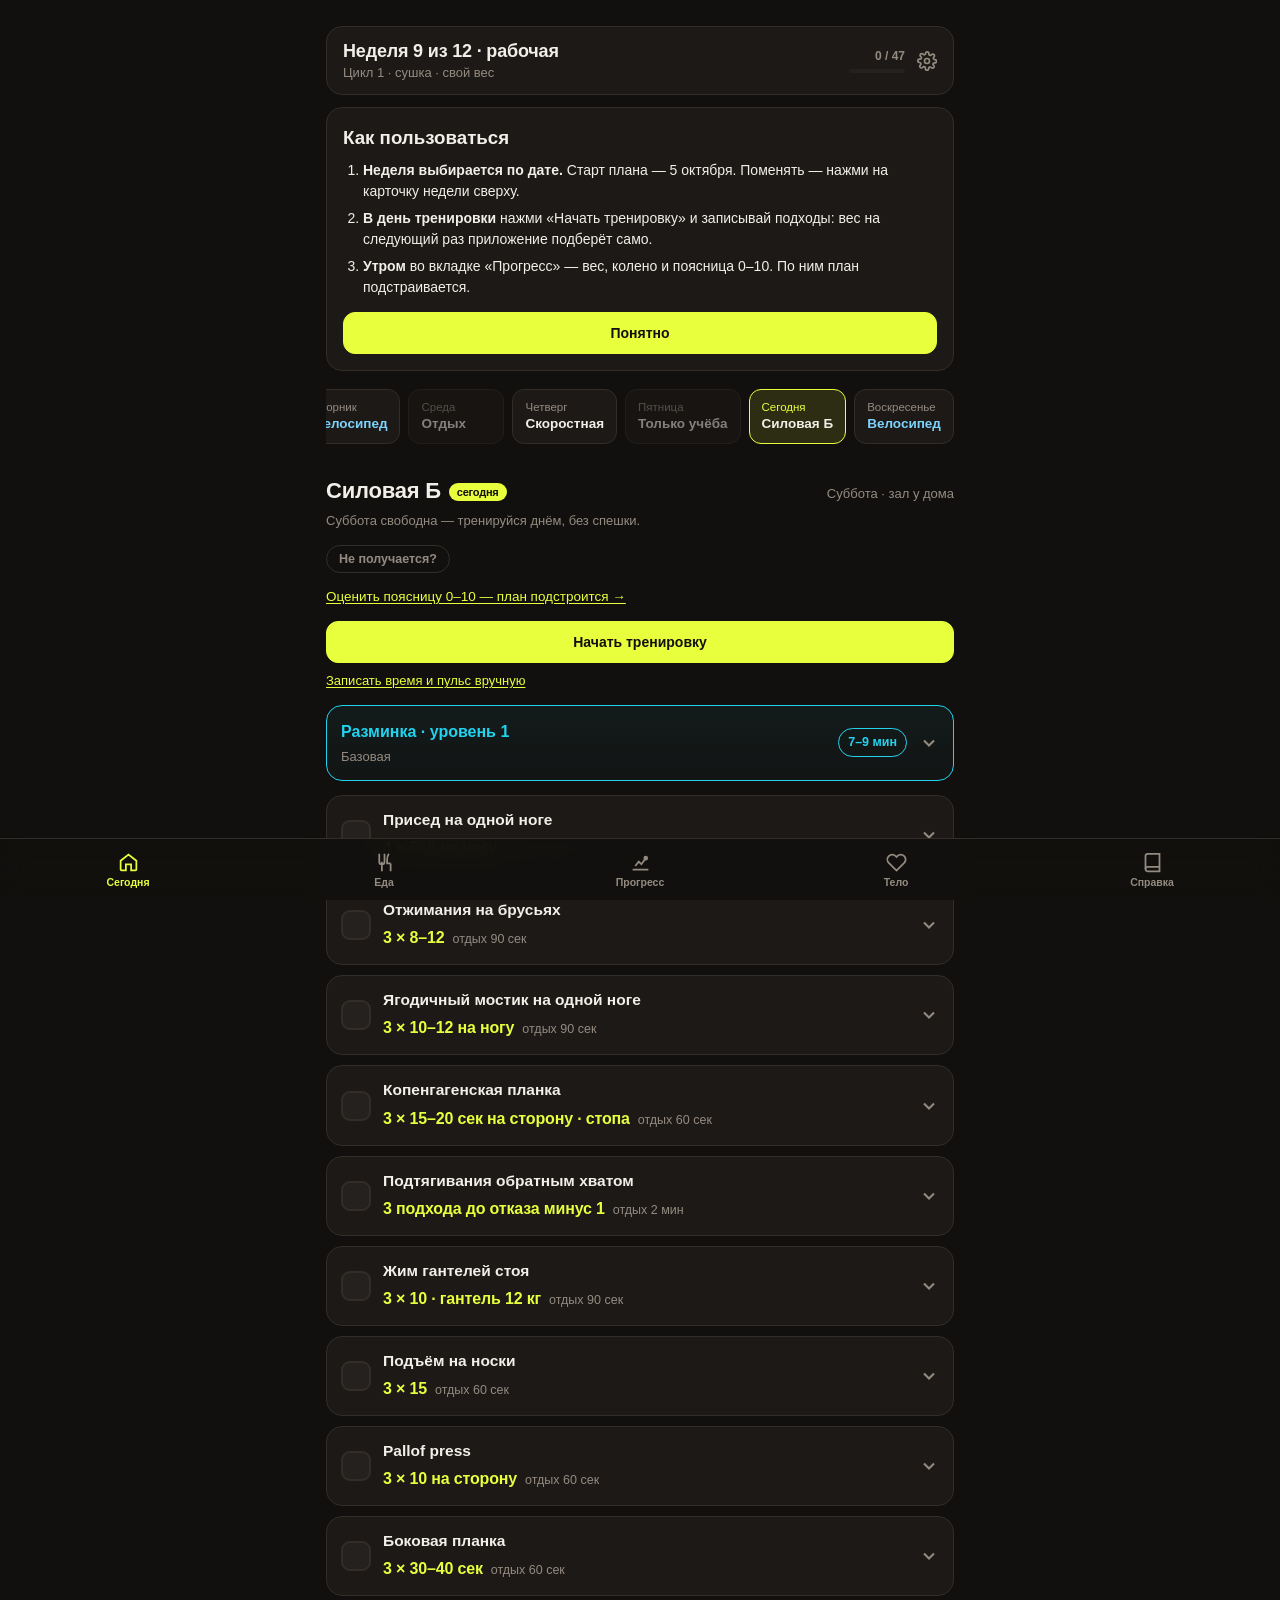
==== index.html @ 70481f52 "Шаг 4: сценарии — тренировка от начала до конца, меню пропусков, разгрузка экранов - шапка: одна кар" ====
<!DOCTYPE html>
<html lang="ru">
<head>
<meta charset="UTF-8">
<meta name="viewport" content="width=device-width, initial-scale=1.0, maximum-scale=1.0, viewport-fit=cover">
<title>План подготовки · 12 месяцев</title>

<!-- Приложение для iPhone: Safari → «Поделиться» → «На экран Домой» -->
<meta name="theme-color" content="#12100E">
<meta name="color-scheme" content="dark">
<meta name="apple-mobile-web-app-capable" content="yes">
<meta name="mobile-web-app-capable" content="yes">
<meta name="apple-mobile-web-app-status-bar-style" content="black-translucent">
<meta name="apple-mobile-web-app-title" content="Три цикла">
<meta name="format-detection" content="telephone=no">
<link rel="manifest" href="manifest.webmanifest">
<link rel="apple-touch-icon" href="icons/apple-touch-icon.png">
<link rel="icon" type="image/png" sizes="192x192" href="icons/icon-192.png">

<link rel="stylesheet" href="css/app.css">
</head>

<body data-tab="today">
<div class="sbar" aria-hidden="true"></div>
<div class="wrap" id="top">

<header>
  <!-- Одна карточка: где мы в плане, сколько отмечено. Нажатие — выбор недели -->
  <button class="weekbtn" type="button" id="openModal" aria-haspopup="dialog">
    <span class="wb-txt">
      <span class="wb-t" id="wbTitle">Неделя 1</span>
      <span class="wb-s" id="wbSub"></span>
    </span>
    <span class="wb-done"><span class="num" id="progCount">0 / 0</span><span class="wb-bar"><i id="progBar"></i></span></span>
    <svg class="wb-ic" viewBox="0 0 24 24" fill="none" stroke="currentColor" stroke-width="2">
      <circle cx="12" cy="12" r="3"/>
      <path d="M19.4 15a1.7 1.7 0 00.3 1.9l.1.1a2 2 0 11-2.8 2.8l-.1-.1a1.7 1.7 0 00-2.9 1.2v.2a2 2 0 11-4 0v-.1a1.7 1.7 0 00-3-1.5l-.1.1a2 2 0 11-2.8-2.8l.1-.1a1.7 1.7 0 00-1.1-2.9H3a2 2 0 110-4h.1a1.7 1.7 0 001.5-3l-.1-.1a2 2 0 112.8-2.8l.1.1a1.7 1.7 0 002.9-1.1V3a2 2 0 114 0v.1a1.7 1.7 0 003 1.5l.1-.1a2 2 0 112.8 2.8l-.1.1a1.7 1.7 0 001.1 2.9h.2a2 2 0 110 4h-.1a1.7 1.7 0 00-1.5 1z"/>
    </svg>
  </button>
  <div class="status" id="status" hidden></div>
  <div id="installHint"></div>
  <div id="onboard"></div>
</header>

<div class="tab" data-tab="today">
<div class="weekstrip" id="weekstrip"></div>
<div id="dailyBox" style="scroll-margin-top:16px"></div>

<main id="days"></main>
</div><!-- /today -->

<div class="tab" data-tab="food" hidden>
<section class="section" id="food">
  <h2>Питание</h2>
  <p class="lede" id="foodLede"></p>
  <div class="fdays" id="foodDays"></div>
  <div id="mealTiming"></div>
  <div id="macroSummary"></div>
  <!-- Главное действие на виду, редкие — под «Ещё» -->
  <div class="btn-row" style="margin:0 0 16px">
    <button class="btn btn-primary" type="button" id="btnAssemble">Собрать день</button>
    <button class="btn" type="button" id="btnFoodMore" aria-expanded="false">Ещё</button>
  </div>
  <div id="foodMore" hidden>
    <div class="btn-row" style="margin:0 0 8px">
      <button class="btn" type="button" id="btnResetFood">Базовый набор</button>
      <button class="btn" type="button" id="btnClearDay">Обнулить день</button>
    </div>
    <div class="btn-row" style="margin:0 0 8px">
      <button class="btn" type="button" id="btnClearWeek">Очистить неделю</button>
    </div>
    <p style="font-size:12.5px;color:var(--muted);margin:0 0 16px">
      Отмечай тумблером то, что реально съел: время приёма поставится само, его можно поправить.
      «Собрать день» берёт завтрак, два разных мяса с подходящими гарнирами, овощи и перекус и подгоняет граммовки под калораж недели.
      Пустые дни в недельную статистику не попадают.
    </p>
  </div>
  <div id="dishes"></div>
  <div class="card" id="customBox"></div>
  <div id="weekStats"></div>
  <div id="weekReport"></div>
</section>

</div><!-- /food -->

<div class="tab" data-tab="prog" hidden>
<section class="section" id="progress">
  <h2>Прогресс</h2>
  <p class="lede">Замеры, тесты и выводы из них. Всё хранится на телефоне.</p>
  <div id="progToday"></div>
  <div id="progCoach"></div>
  <div id="progWeight"></div>
  <div id="progCirc"></div>
  <div id="progTests"></div>
  <div id="progExport"></div>
  <div class="card" id="jumpTool"></div>
</section>
</div><!-- /prog -->

<div class="tab" data-tab="body" hidden>
<section class="section" id="sleep">
  <h2>Сон</h2>
  <p class="lede" id="sleepLede"></p>
  <div id="sleepBox"></div>
</section>

<section class="section" id="recovery">
  <h2>Восстановление</h2>
  <p class="lede" id="recLede"></p>
  <div id="recBox"></div>
</section>
</div><!-- /body -->

<div class="tab" data-tab="ref" hidden>
<section class="section" id="extra">
  <h2 style="margin-bottom:4px">Справка</h2>
  <p class="lede">То, что читаешь один раз или по случаю. Каждый пункт раскрывается отдельно.</p>
  <div id="extraBody"></div>
</section>
</div><!-- /ref -->

</div><!-- /wrap -->

<div class="backdrop" id="backdrop" role="dialog" aria-modal="true" aria-labelledby="modalTitle">
  <div class="modal">
    <h3 id="modalTitle">Выбор недели</h3>
    <p class="mlede">Меняет всю страницу: веса, разминку, калории, кардио и сон.</p>
    <div class="glabel">Цикл</div>
    <div class="pick cycles" id="pickCycle"></div>
    <div class="glabel">Неделя</div>
    <div class="pick weeks" id="pickWeek"></div>
    <p class="legend">Оранжевым отмечены разгрузочные и тестовая недели, голубым — сессионный блок.</p>
    <div class="mset">
      <div class="mrow"><div>Неделя по дате<div class="ms">Приложение само переключает неделю</div></div>
        <label class="switch"><input type="checkbox" id="setAuto"><i></i></label></div>
      <div class="mrow"><div>Старт плана<div class="ms">Понедельник недели 1</div></div><input type="date" id="setStart"></div>
      <div class="mrow"><div>Сессионный блок<div class="ms">Недель после сушки, до цикла 2</div></div>
        <div class="stepper"><button type="button" id="sesMinus">−</button><b id="sesN">4</b><button type="button" id="sesPlus">+</button></div></div>
    </div>
    <div class="btn-row">
      <button class="btn" type="button" id="cancelModal">Отмена</button>
      <button class="btn btn-primary" type="button" id="applyModal">Применить</button>
    </div>
  </div>
</div>

<nav class="quick">
  <button type="button" class="on" data-go="today">
    <svg viewBox="0 0 24 24" fill="none" stroke="currentColor" stroke-width="2"><path d="M3 10l9-7 9 7v10a1 1 0 01-1 1h-5v-7H9v7H4a1 1 0 01-1-1z"/></svg>
    Сегодня
  </button>
  <button type="button" data-go="food">
    <svg viewBox="0 0 24 24" fill="none" stroke="currentColor" stroke-width="2"><path d="M6 2v9a3 3 0 006 0V2M9 11v11M17 2c-1.5 2-2 4-2 7v4h4M19 13v9"/></svg>
    Еда
  </button>
  <button type="button" data-go="prog">
    <svg viewBox="0 0 24 24" fill="none" stroke="currentColor" stroke-width="2"><path d="M3 20h18M6 16l4-5 3 3 5-7"/><circle cx="18" cy="7" r="1.6" fill="currentColor"/></svg>
    Прогресс
  </button>
  <button type="button" data-go="body">
    <svg viewBox="0 0 24 24" fill="none" stroke="currentColor" stroke-width="2"><path d="M20.8 4.6a5.5 5.5 0 00-7.8 0L12 5.7l-1-1.1a5.5 5.5 0 10-7.8 7.8l8.8 8.8 8.8-8.8a5.5 5.5 0 000-7.8z"/></svg>
    Тело
  </button>
  <button type="button" data-go="ref">
    <svg viewBox="0 0 24 24" fill="none" stroke="currentColor" stroke-width="2"><path d="M4 19.5A2.5 2.5 0 016.5 17H20"/><path d="M6.5 2H20v20H6.5A2.5 2.5 0 014 19.5v-15A2.5 2.5 0 016.5 2z"/></svg>
    Справка
  </button>
</nav>

<div class="toast" id="toast" role="status" aria-live="polite"></div>
<div class="rtimer" id="rtimer" role="timer" aria-live="off">
  <div><div class="rt-l" id="rtLabel">Отдых</div><div class="rt-t" id="rtTime">0:00</div></div>
  <button type="button" id="rtPlus">+30</button>
  <button type="button" id="rtStop" aria-label="Остановить">✕</button>
  <div class="rt-bar"><i id="rtBar"></i></div>
</div>

<button id="toTop" type="button" aria-label="Наверх">
  <svg viewBox="0 0 24 24" fill="none" stroke="currentColor" stroke-width="2.5"><path d="M12 19V5M5 12l7-7 7 7"/></svg>
</button>

<script src="js/figures.js"></script>
<script src="js/tech.js"></script>
<script src="js/plan.js"></script>
<script src="js/food-data.js"></script>
<script src="js/plan-extra.js"></script>
<script src="js/store.js"></script>
<script src="js/training.js"></script>
<script src="js/rules.js"></script>
<script src="js/food.js"></script>
<script src="js/ui.js"></script>
<script src="js/calendar.js"></script>
<script src="js/iphone.js"></script>
<script src="js/progress.js"></script>
<script src="js/export.js"></script>
<script src="js/main.js"></script>
</body>
</html>
---- css/app.css ----
/* ============================================================
   ТОКЕНЫ — единственное место, где заданы цвета и размеры
   ============================================================ */
:root{
  --ink:#12100E; --surface:#1C1917; --surface2:#24211E; --line:#322D28;
  --text:#F2EFE9; --muted:#948B80; --accent:#E8FF3D; --warn:#FF7A29;
  --warmc:#22D3EE;                        /* разминка — свой цвет */
  --cardc:#7DD3FC;                        /* аэробная работа — тихий голубой */
  --prot:#60A5FA; --fat:#FBBF24; --carb:#4ADE80;   /* Б / Ж / У */
  --m-legs:#4ADE80; --m-back:#60A5FA; --m-chest:#F87171;
  --m-delts:#FB923C; --m-core:#C084FC; --m-joint:#22D3EE; --m-speed:#FDE047;
  --r-lg:16px; --r-md:12px; --r-sm:8px; --maxw:660px; --navh:62px;
}
*{ box-sizing:border-box; -webkit-tap-highlight-color:transparent; }
html{ scroll-behavior:smooth; }
@media (prefers-reduced-motion:reduce){ html{scroll-behavior:auto} *{transition-duration:.01ms !important} }

body{
  margin:0; background:var(--ink); color:var(--text);
  font-family:-apple-system,BlinkMacSystemFont,"Segoe UI",Roboto,Arial,sans-serif;
  font-size:16px; line-height:1.5;
  padding-bottom:calc(var(--navh) + env(safe-area-inset-bottom) + 20px);
  -webkit-font-smoothing:antialiased;
}
body.locked{ overflow:hidden; }
.wrap{ max-width:var(--maxw); margin:0 auto; padding:0 16px; }
.num{ font-variant-numeric:tabular-nums; }

/* ============================================================ ШАПКА */
header{ padding:14px 0 12px; margin-bottom:6px; }
h1{ font-size:29px; line-height:1.05; font-weight:800; letter-spacing:-.02em; margin:0; }
h1 .sub{ display:block; font-size:13.5px; font-weight:500; color:var(--muted); letter-spacing:0; margin-top:8px; }

.weekbtn{
  width:100%; margin-top:0; display:flex; align-items:center;
  justify-content:space-between; gap:12px; padding:14px 16px;
  background:var(--surface); border:1px solid var(--line);
  border-radius:var(--r-lg); color:var(--text); cursor:pointer;
  text-align:left; font-family:inherit;
}
.weekbtn:active{ background:var(--surface2); }
.weekbtn:focus-visible{ outline:2px solid var(--accent); outline-offset:2px; }
.weekbtn .wb-t{ font-size:18px; font-weight:800; letter-spacing:-.01em; }
.weekbtn .wb-s{ font-size:13px; color:var(--muted); margin-top:3px; }
.weekbtn .wb-ic{ flex-shrink:0; width:20px; height:20px; color:var(--muted); }
.weekbtn .wb-txt{ flex:1; min-width:0; }
.wb-done{ flex-shrink:0; display:flex; flex-direction:column; align-items:flex-end; gap:6px; font-size:12px; color:var(--muted); font-weight:700; }
.wb-bar{ display:block; width:56px; height:4px; border-radius:99px; background:var(--surface2); overflow:hidden; }
.wb-bar > i{ display:block; height:100%; width:0; background:var(--accent); border-radius:99px; transition:width .35s cubic-bezier(.2,.8,.2,1); }

.status{
  margin-top:12px; padding:12px 14px; border-radius:var(--r-md);
  background:var(--surface2); border-left:3px solid var(--accent); font-size:14px;
}
.status.is-deload, .status.is-test{ border-left-color:var(--warn); }
.status.is-shift{ border-left-color:var(--cardc); }
.status.is-shift b{ color:var(--cardc); }
.status b{ color:var(--accent); }
.status.is-deload b, .status.is-test b{ color:var(--warn); }

.progress-wrap{ margin-top:14px; }
.progress-top{ display:flex; justify-content:space-between; font-size:13px; color:var(--muted); margin-bottom:7px; }
.progress-top .cnt{ color:var(--text); font-weight:700; }
.bar{ height:6px; background:var(--surface2); border-radius:99px; overflow:hidden; }
.bar > i{ display:block; height:100%; width:0; background:var(--accent); border-radius:99px; transition:width .35s cubic-bezier(.2,.8,.2,1); }

.btn-row{ display:flex; gap:10px; margin-top:14px; }
.btn{
  flex:1; padding:12px; border-radius:var(--r-md); border:1px solid var(--line);
  background:var(--surface2); color:var(--text); font-size:14px;
  font-weight:600; cursor:pointer; font-family:inherit;
}
.btn:active{ background:var(--line); }
.btn:focus-visible{ outline:2px solid var(--accent); outline-offset:2px; }
.btn-primary{ background:var(--accent); color:var(--ink); border-color:var(--accent); }
.btn.danger{ border-color:var(--warn); color:var(--warn); background:rgba(255,122,41,.08); }

/* ============================================================ ВКЛАДКИ */
.tab[hidden]{ display:none; }
.tab{ animation:fadein .18s ease; }
@keyframes fadein{ from{opacity:.4} to{opacity:1} }
@media (prefers-reduced-motion:reduce){ .tab{ animation:none; } }

/* ============================================================ ПОЛОСА НЕДЕЛИ */
.weekstrip{
  display:flex; gap:8px; overflow-x:auto; margin-bottom:26px;
  padding-bottom:4px; scrollbar-width:none; -webkit-overflow-scrolling:touch;
}
.weekstrip::-webkit-scrollbar{ display:none; }
.wchip{
  flex:0 0 auto; min-width:96px; padding:11px 12px;
  background:var(--surface); border:1px solid var(--line);
  border-radius:var(--r-md); text-decoration:none; color:var(--text);
}
.wchip .wd{ font-size:11.5px; color:var(--muted); }
.wchip .wt{ font-size:13.5px; font-weight:700; margin-top:3px; line-height:1.2; }
.wchip.today{ border-color:var(--accent); background:rgba(232,255,61,.07); }
.wchip.today .wd{ color:var(--accent); }
.wchip.rest{ opacity:.5; }
.wchip.cardio .wt{ color:var(--cardc); }

/* ============================================================ ДЕНЬ КАРДИО */
.cday{
  background:var(--surface); border:1px solid var(--line);
  border-left:3px solid var(--cardc); border-radius:var(--r-lg);
  margin-bottom:10px; overflow:hidden;
}
.cday-head{ display:flex; align-items:center; gap:12px; padding:14px; cursor:pointer; user-select:none; }
.cday-head:focus-visible{ outline:2px solid var(--cardc); outline-offset:-2px; }
.cday-body{ padding:0 14px 14px; border-top:1px solid var(--line); }
.cday-main{ flex:1; min-width:0; }
.cday-name{ font-size:15.5px; font-weight:700; line-height:1.3; }
.cday.done .cday-name{ color:var(--muted); text-decoration:line-through; }
.cday-note{ font-size:12.5px; color:var(--muted); margin-top:3px; }
.cday-dur{
  flex:0 0 auto; font-size:16px; font-weight:800; color:var(--cardc);
  white-space:nowrap; font-variant-numeric:tabular-nums;
}
.cday .check[aria-checked="true"]{ background:var(--cardc); border-color:var(--cardc); }

/* ============================================================ ДЕНЬ ОТДЫХА */
.rday{
  padding:13px 14px; border:1px dashed var(--line);
  border-radius:var(--r-lg); margin-bottom:10px;
  font-size:14px; color:var(--muted);
}
.rday b{ color:var(--text); font-weight:700; }

/* метка сегодняшнего дня в заголовке */
.today-tag{
  font-size:11px; font-weight:800; color:var(--ink);
  background:var(--accent); border-radius:99px;
  padding:3px 8px; margin-left:8px; vertical-align:middle;
}

/* ============================================================ ДЕНЬ */
.day{ margin-bottom:34px; scroll-margin-top:16px; }
.day-head{ display:flex; align-items:baseline; justify-content:space-between; gap:8px; flex-wrap:wrap; margin-bottom:4px; }
.day-head h2{ font-size:22px; font-weight:800; margin:0; letter-spacing:-.01em; }
.day-head .when{ font-size:13px; color:var(--muted); }
.day-note{ font-size:13px; color:var(--muted); margin:0 0 14px; }

.ex{ background:var(--surface); border:1px solid var(--line); border-radius:var(--r-lg); margin-bottom:10px; overflow:hidden; }
.ex-head{ display:flex; align-items:center; gap:12px; padding:14px; cursor:pointer; user-select:none; }
.ex-head:focus-visible{ outline:2px solid var(--accent); outline-offset:-2px; }

.check{
  flex-shrink:0; width:30px; height:30px; border:2px solid var(--line);
  border-radius:9px; background:var(--surface2); cursor:pointer; position:relative; padding:0;
}
.check:focus-visible{ outline:2px solid var(--accent); outline-offset:2px; }
.check[aria-checked="true"]{ background:var(--accent); border-color:var(--accent); }
.check[aria-checked="true"]::after{
  content:""; position:absolute; left:9px; top:4px; width:7px; height:14px;
  border:solid var(--ink); border-width:0 3px 3px 0; transform:rotate(45deg);
}

.ex-main{ flex:1; min-width:0; }
.ex-name{ font-size:15.5px; font-weight:700; line-height:1.3; overflow-wrap:anywhere; }
.ex-done .ex-name{ color:var(--muted); text-decoration:line-through; }
.ex-meta{ display:flex; align-items:baseline; gap:8px; flex-wrap:wrap; margin-top:6px; }

.badge{ flex-shrink:0; font-size:11px; font-weight:700; padding:3px 8px; border-radius:99px; background:var(--surface2); border:1px solid currentColor; }
.b-legs{color:var(--m-legs)} .b-back{color:var(--m-back)} .b-chest{color:var(--m-chest)}
.b-delts{color:var(--m-delts)} .b-core{color:var(--m-core)} .b-joint{color:var(--m-joint)}
.b-speed{color:var(--m-speed)} .b-arms{color:var(--m-arms)}
.b-ball{color:var(--warn)} .b-test{color:var(--accent)}

.dose{ font-size:16px; font-weight:800; color:var(--accent); letter-spacing:-.01em; font-variant-numeric:tabular-nums; overflow-wrap:anywhere; }
.dose .rest{ display:block; font-size:12.5px; font-weight:500; color:var(--muted); margin:3px 0 0; letter-spacing:0; }

.chev{ flex-shrink:0; width:20px; height:20px; color:var(--muted); transition:transform .25s ease; }
.is-open > .ex-head .chev,
.is-open > .fold-head .chev,
.is-open > .warm-head .chev,
.is-open > .dish-head .chev,
.is-open > .sub-head .chev{ transform:rotate(180deg); }

/* Плавное раскрытие через grid-template-rows: высота считается сама,
   поэтому вложенные аккордеоны корректно раскрываются друг в друге */
.fold{ display:grid; grid-template-rows:0fr; transition:grid-template-rows .28s cubic-bezier(.3,.8,.3,1); }
.fold > .fold-inner{ overflow:hidden; min-height:0; }
.is-open > .fold{ grid-template-rows:1fr; }

.ex-body{ padding:0 14px 16px; border-top:1px solid var(--line); }
.fig{
  background:radial-gradient(120% 90% at 50% 0%, #2B2723 0%, var(--surface2) 70%);
  border:1px solid var(--line); border-radius:var(--r-md); padding:12px 12px 10px; margin:14px 0;
  --fig-head:#3A342E; --fig-eye:var(--text);
}
/* Фигуры светлее подписей: схема читается с первого взгляда */
.fig svg{ display:block; width:100%; height:auto; color:#D6CEC2 !important; overflow:visible; }
.fig svg text{ font-family:inherit; font-weight:600; }
/* Подписи под позами — обычным текстом, чтобы переносились и не обрезались */
.figcap{ display:grid; gap:4px 12px; margin-top:6px; font-size:12px; line-height:1.35; color:var(--muted); text-align:center; }
.figcap.n1{ grid-template-columns:1fr; }
.figcap.n2{ grid-template-columns:1fr 1fr; }
.figcap.n3{ grid-template-columns:1fr 1fr 1fr; }

.tech h4{ font-size:13px; margin:16px 0 6px; color:var(--muted); font-weight:700; }
.tech p{ margin:0 0 8px; font-size:14.5px; line-height:1.55; }
.tech ul, .tech ol{ margin:0 0 8px; padding-left:20px; font-size:14.5px; line-height:1.55; }
.tech li{ margin-bottom:5px; }
.tech .err{ color:#FFB4A2; }

/* ============================================================ РАЗМИНКА */
.warmblock{
  border:1px solid var(--warmc); border-radius:var(--r-lg);
  background:linear-gradient(180deg, rgba(34,211,238,.06), transparent 130px);
  margin-bottom:14px; overflow:hidden;
}
.warm-head{ display:flex; align-items:center; gap:12px; padding:14px; cursor:pointer; user-select:none; }
.warm-head:focus-visible{ outline:2px solid var(--warmc); outline-offset:-2px; }
.warm-title{ flex:1; min-width:0; }
.warm-title .t{ font-size:16px; font-weight:800; color:var(--warmc); }
.warm-title .s{ font-size:13px; color:var(--muted); margin-top:3px; }
.warm-dur{ flex:0 0 auto; font-size:12.5px; font-weight:700; color:var(--warmc); border:1px solid var(--warmc); border-radius:99px; padding:4px 9px; white-space:nowrap; }
.warm-list{ padding:0 14px 14px; }

.step{ display:flex; gap:12px; align-items:flex-start; padding:12px 0; border-top:1px solid var(--line); }
.step-n{
  flex-shrink:0; width:26px; height:26px; border-radius:8px;
  background:rgba(34,211,238,.14); color:var(--warmc);
  display:flex; align-items:center; justify-content:center;
  font-size:13px; font-weight:800; font-variant-numeric:tabular-nums;
}
.step-main{ flex:1; min-width:0; }
.step-name{ font-size:15px; font-weight:700; }
.step.done .step-name{ color:var(--muted); text-decoration:line-through; }
.step-meta{ display:flex; align-items:center; gap:10px; margin-top:4px; flex-wrap:wrap; }
.timer{ display:inline-flex; align-items:center; gap:5px; font-size:13px; font-weight:700; color:var(--warmc); font-variant-numeric:tabular-nums; }
.timer svg{ width:14px; height:14px; }
.step-dose{ font-size:13.5px; color:var(--muted); }
.step-check{
  flex-shrink:0; width:26px; height:26px; border:2px solid var(--line);
  border-radius:8px; background:var(--surface2); cursor:pointer; position:relative; padding:0;
}
.step-check:focus-visible{ outline:2px solid var(--warmc); outline-offset:2px; }
.step-check[aria-checked="true"]{ background:var(--warmc); border-color:var(--warmc); }
.step-check[aria-checked="true"]::after{
  content:""; position:absolute; left:7.5px; top:3px; width:6px; height:12px;
  border:solid var(--ink); border-width:0 3px 3px 0; transform:rotate(45deg);
}
.step-toggle{
  background:none; border:0; padding:0; margin-top:7px; cursor:pointer;
  color:var(--warmc); font-size:13px; font-weight:600; font-family:inherit;
}
.step-toggle:focus-visible{ outline:2px solid var(--warmc); outline-offset:2px; }
.step-detail{ padding-top:4px; }

/* ============================================================ СЕКЦИИ */
.section{ margin-bottom:34px; scroll-margin-top:16px; }
.section > h2{ font-size:22px; font-weight:800; margin:0 0 4px; letter-spacing:-.01em; }
.section > .lede{ color:var(--muted); font-size:14px; margin:0 0 16px; }

.card{ background:var(--surface); border:1px solid var(--line); border-radius:var(--r-lg); padding:16px; margin-bottom:12px; }
.card h3{ font-size:16px; margin:0 0 10px; font-weight:700; }
.card p{ margin:0 0 10px; font-size:14.5px; line-height:1.55; }
.card p:last-child{ margin-bottom:0; }
.card .err{ color:#FFB4A2; }

table{ width:100%; border-collapse:collapse; font-size:14px; }
th,td{ text-align:left; padding:9px 8px; border-bottom:1px solid var(--line); vertical-align:top; }
th{ color:var(--muted); font-weight:600; font-size:12.5px; }
td:last-child, th:last-child{ text-align:right; }
tr:last-child td{ border-bottom:0; }
.tnum{ font-variant-numeric:tabular-nums; font-weight:700; }

/* ============================================================ ПИТАНИЕ · сводка */
.macro-summary{ background:var(--surface); border:1px solid var(--line); border-radius:var(--r-lg); padding:16px; margin-bottom:14px; }
.kcal-row{ display:flex; align-items:baseline; justify-content:space-between; gap:12px; margin-bottom:8px; }
.kcal-big{ font-size:34px; font-weight:800; letter-spacing:-.02em; line-height:1; font-variant-numeric:tabular-nums; }
.kcal-goal{ font-size:14px; color:var(--muted); font-variant-numeric:tabular-nums; }
.kcal-delta{ font-size:13.5px; font-weight:700; margin-top:8px; }
.kcal-delta.ok{ color:var(--carb); }
.kcal-delta.under, .kcal-delta.over{ color:var(--warn); }

.mgrid{ display:grid; grid-template-columns:repeat(3,1fr); gap:10px; margin-top:16px; }
.mcell .mtop{ display:flex; justify-content:space-between; align-items:baseline; font-size:12.5px; margin-bottom:5px; }
.mcell .mname{ color:var(--muted); }
.mcell .mval{ font-weight:800; font-size:14px; font-variant-numeric:tabular-nums; }
.mbar{ height:5px; border-radius:99px; background:var(--surface2); overflow:hidden; }
.mbar > i{ display:block; height:100%; border-radius:99px; transition:width .3s ease; }
.m-prot .mval{color:var(--prot)} .m-prot .mbar>i{background:var(--prot)}
.m-fat .mval{color:var(--fat)}   .m-fat .mbar>i{background:var(--fat)}
.m-carb .mval{color:var(--carb)} .m-carb .mbar>i{background:var(--carb)}

/* ============================================================ ПИТАНИЕ · блюда */
.dish{ background:var(--surface); border:1px solid var(--line); border-radius:var(--r-lg); margin-bottom:10px; overflow:hidden; }
.dish.off{ opacity:.5; }
.dish-head{ display:flex; align-items:center; gap:12px; padding:14px; cursor:pointer; user-select:none; }
.dish-head:focus-visible{ outline:2px solid var(--accent); outline-offset:-2px; }
.dish-ic{
  flex-shrink:0; width:44px; height:44px; border-radius:var(--r-md);
  background:var(--surface2); border:1px solid var(--line);
  display:flex; align-items:center; justify-content:center; color:var(--muted);
}
.dish-ic svg{ width:24px; height:24px; }
.dish-main{ flex:1; min-width:0; }
.dish-name{ font-size:15px; font-weight:700; line-height:1.3; overflow-wrap:anywhere; }
.dish-when{ font-size:12.5px; color:var(--muted); margin-top:3px; }
.dish-macros{ display:flex; gap:4px 10px; margin-top:7px; font-size:12px; font-weight:700; flex-wrap:wrap; font-variant-numeric:tabular-nums; }
.dish-macros .k{color:var(--accent)} .dish-macros .p{color:var(--prot)}
.dish-macros .f{color:var(--fat)}    .dish-macros .c{color:var(--carb)}

.dish-toggle{
  flex-shrink:0; width:44px; height:26px; border-radius:99px;
  background:var(--surface2); border:1px solid var(--line);
  position:relative; cursor:pointer; padding:0;
}
.dish-toggle:focus-visible{ outline:2px solid var(--accent); outline-offset:2px; }
.dish-toggle::after{
  content:""; position:absolute; top:2px; left:2px; width:20px; height:20px;
  border-radius:50%; background:var(--muted); transition:transform .2s ease, background .2s ease;
}
.dish-toggle[aria-checked="true"]{ background:rgba(232,255,61,.2); border-color:var(--accent); }
.dish-toggle[aria-checked="true"]::after{ transform:translateX(18px); background:var(--accent); }

.dish-body{ padding:0 14px 14px; border-top:1px solid var(--line); }

.ing{ display:flex; align-items:center; gap:10px; padding:10px 0; border-bottom:1px solid var(--line); }
.ing:last-of-type{ border-bottom:0; }
.ing-main{ flex:1; min-width:0; }
.ing-name{ font-size:14px; line-height:1.3; overflow-wrap:anywhere; }
.ing-kcal{ display:block; font-size:11.5px; color:var(--muted); margin-top:3px; font-variant-numeric:tabular-nums; }
.gram{ flex:0 0 auto; display:flex; align-items:center; background:var(--surface2); border:1px solid var(--line); border-radius:var(--r-sm); overflow:hidden; }
.gram button{ width:30px; height:34px; border:0; background:transparent; color:var(--text); font-size:18px; cursor:pointer; font-family:inherit; }
.gram button:active{ background:var(--line); }
.gram button:focus-visible{ outline:2px solid var(--accent); outline-offset:-2px; }
.gram input{
  width:46px; border:0; background:transparent; color:var(--accent);
  font-size:15px; font-weight:700; text-align:center; padding:0;
  font-variant-numeric:tabular-nums; font-family:inherit;
  -moz-appearance:textfield;
}
.gram input::-webkit-outer-spin-button,
.gram input::-webkit-inner-spin-button{ -webkit-appearance:none; margin:0; }
.gram input:focus{ outline:none; }
.gram .u{ font-size:11px; color:var(--muted); padding-right:8px; }

/* вложенный аккордеон рецепта */
.sub{ border:1px solid var(--line); border-radius:var(--r-md); margin-top:12px; overflow:hidden; background:var(--surface2); }
.sub-head{ display:flex; align-items:center; justify-content:space-between; gap:10px; padding:11px 13px; cursor:pointer; user-select:none; font-size:14px; font-weight:700; }
.sub-head:focus-visible{ outline:2px solid var(--accent); outline-offset:-2px; }
.sub-head .chev{ width:17px; height:17px; }
.sub-body{ padding:0 13px 13px; }
.sub-body h5{ font-size:12.5px; color:var(--muted); margin:12px 0 6px; font-weight:700; }
.sub-body h5:first-child{ margin-top:0; }
.sub-body ol, .sub-body ul{ margin:0; padding-left:19px; font-size:14.5px; line-height:1.6; }
.sub-body li{ margin-bottom:5px; }
.tip{ margin-top:12px; padding:10px 12px; background:var(--surface); border-left:3px solid var(--m-joint); border-radius:var(--r-sm); font-size:14px; line-height:1.55; }

/* ============================================================ ЕЖЕДНЕВНЫЙ БЛОК */
.daily{
  border:1px solid var(--warmc); border-radius:var(--r-lg);
  background:linear-gradient(180deg, rgba(34,211,238,.07), transparent 140px);
  margin-bottom:26px; overflow:hidden;
}
.daily-head{ display:flex; align-items:center; gap:12px; padding:15px; cursor:pointer; user-select:none; }
.daily-head:focus-visible{ outline:2px solid var(--warmc); outline-offset:-2px; }
.daily-t{ flex:1; min-width:0; }
.daily-t .t{ font-size:16.5px; font-weight:800; color:var(--warmc); }
.daily-t .s{ font-size:13px; color:var(--muted); margin-top:3px; }
.daily-dur{ flex:0 0 auto; font-size:12.5px; font-weight:700; color:var(--warmc);
  border:1px solid var(--warmc); border-radius:99px; padding:4px 9px; white-space:nowrap; }
.daily-body{ padding:0 15px 15px; }

/* Полоса дней с галочками */
.dweek{ display:flex; gap:6px; margin-bottom:14px; }
.dcell{
  flex:1; padding:8px 2px 9px; border-radius:var(--r-md);
  border:1px solid var(--line); background:var(--surface);
  text-align:center; cursor:pointer; font-family:inherit;
}
.dcell:focus-visible{ outline:2px solid var(--warmc); outline-offset:2px; }
.dcell .dn{ font-size:12px; font-weight:700; color:var(--muted); }
.dcell.today .dn{ color:var(--warmc); }
.dcell .dm{
  display:block; width:18px; height:18px; margin:6px auto 0;
  border-radius:6px; border:2px solid var(--line); position:relative;
}
.dcell.done{ border-color:var(--warmc); background:rgba(34,211,238,.1); }
.dcell.done .dm{ background:var(--warmc); border-color:var(--warmc); }
.dcell.done .dm::after{
  content:''; position:absolute; left:4.5px; top:1px; width:5px; height:9px;
  border:solid var(--ink); border-width:0 2.5px 2.5px 0; transform:rotate(45deg);
}
.dcell.gym{ opacity:.6; cursor:default; background:transparent; }
.dcell.gym .dm{ border-style:dashed; display:flex; align-items:center; justify-content:center; }
.dcell.gym .gm{ font-size:9px; font-weight:800; color:var(--muted); line-height:1; }

/* ============================================================ ВОССТАНОВЛЕНИЕ */
.recgrid{ display:grid; gap:10px; margin-bottom:12px; }
.recitem{ background:var(--surface); border:1px solid var(--line); border-radius:var(--r-lg); overflow:hidden; }
.recitem.stretch{ border-left:3px solid var(--m-joint); }
.recitem.roll{ border-left:3px solid var(--m-core); }
.rec-head{ display:flex; align-items:center; gap:12px; padding:13px 14px; cursor:pointer; user-select:none; }
.rec-head:focus-visible{ outline:2px solid var(--accent); outline-offset:-2px; }
.rec-n{
  flex:0 0 auto; width:26px; height:26px; border-radius:8px;
  background:var(--surface2); color:var(--muted);
  display:flex; align-items:center; justify-content:center;
  font-size:13px; font-weight:800; font-variant-numeric:tabular-nums;
}
.recitem.stretch .rec-n{ background:rgba(34,211,238,.14); color:var(--m-joint); }
.recitem.roll .rec-n{ background:rgba(192,132,252,.14); color:var(--m-core); }
.rec-main{ flex:1; min-width:0; }
.rec-name{ font-size:15px; font-weight:700; line-height:1.3; }
.rec-dose{ font-size:12.5px; color:var(--muted); margin-top:3px; }
.rec-body{ padding:0 14px 14px; border-top:1px solid var(--line); }

.warnbox{
  padding:12px 14px; border-radius:var(--r-md); background:var(--surface2);
  border-left:3px solid var(--warn); font-size:14px; line-height:1.55; margin-bottom:12px;
}
.warnbox b{ color:var(--warn); }

/* ============================================================ ОТЧЁТ ЗА НЕДЕЛЮ */
.report{ background:var(--surface); border:1px solid var(--accent); border-radius:var(--r-lg); padding:16px; margin-bottom:12px; }
.report h3{ font-size:16px; margin:0 0 6px; font-weight:700; color:var(--accent); }
.report .rl{ font-size:13.5px; color:var(--muted); margin:0 0 14px; line-height:1.5; }
.report textarea{
  width:100%; min-height:260px; padding:12px; border-radius:var(--r-md);
  border:1px solid var(--line); background:var(--ink); color:var(--text);
  font-family:ui-monospace,SFMono-Regular,Menlo,monospace; font-size:12.5px;
  line-height:1.5; resize:vertical; white-space:pre;
}
.report textarea:focus{ outline:2px solid var(--accent); outline-offset:-1px; }
.report .ok{ font-size:13px; color:var(--carb); font-weight:600; margin-top:10px; }

/* ============================================================ ДНЕВНИК ЕДЫ */
.fdays{ display:flex; gap:6px; margin-bottom:14px; }
.fday{
  flex:1; padding:10px 4px 8px; border-radius:var(--r-md);
  border:1px solid var(--line); background:var(--surface);
  color:var(--muted); font-size:13px; font-weight:700; cursor:pointer;
  font-family:inherit; text-align:center; position:relative;
}
.fday:active{ background:var(--surface2); }
.fday:focus-visible{ outline:2px solid var(--accent); outline-offset:2px; }
.fday.on{ background:var(--accent); color:var(--ink); border-color:var(--accent); }
.fday.today::before{
  content:''; position:absolute; top:3px; left:50%; transform:translateX(-50%);
  width:4px; height:4px; border-radius:50%; background:var(--accent);
}
.fday.on.today::before{ background:var(--ink); }
.fday .dot{
  display:block; width:5px; height:5px; border-radius:50%;
  background:var(--carb); margin:5px auto 0; opacity:0;
}
.fday.filled .dot{ opacity:1; }
.fday.on .dot{ background:var(--ink); }

.wstat{ background:var(--surface); border:1px solid var(--line); border-radius:var(--r-lg); padding:16px; margin-bottom:12px; }
.wstat h3{ font-size:16px; margin:0 0 12px; font-weight:700; }
.wsrow{ display:flex; align-items:center; gap:10px; padding:7px 0; }
.wsrow .wsd{ flex:0 0 34px; font-size:12.5px; color:var(--muted); font-weight:600; }
.wsbar{ flex:1; height:8px; background:var(--surface2); border-radius:99px; position:relative; overflow:hidden; }
.wsbar > i{ position:absolute; top:0; bottom:0; border-radius:99px; }
.wsbar > .mid{ position:absolute; top:-2px; bottom:-2px; width:2px; background:var(--muted); opacity:.6; }
.wsrow .wsv{ flex:0 0 58px; text-align:right; font-size:12.5px; font-weight:700; font-variant-numeric:tabular-nums; }
.wsrow.over .wsv{ color:var(--warn); }
.wsrow.under .wsv{ color:var(--cardc); }
.wsrow.ok .wsv{ color:var(--carb); }
.wsrow.empty .wsv{ color:var(--muted); font-weight:500; }

/* ============================================================ РАЗМИНОЧНЫЕ */
.warmsets{
  display:flex; gap:10px; align-items:flex-start;
  margin:14px 0 2px; padding:11px 13px;
  background:var(--surface2); border-radius:var(--r-md);
  border-left:3px solid var(--warmc); font-size:14px; line-height:1.5;
}
.warmsets.none{ border-left-color:var(--line); color:var(--muted); }
.warmsets .ws-l{
  flex:0 0 auto; font-size:11px; font-weight:800; letter-spacing:.04em;
  color:var(--warmc); text-transform:uppercase; padding-top:2px;
}
.warmsets.none .ws-l{ color:var(--muted); }

/* ============================================================ ПРОПУСК ДНЯ */
.day-tools{ display:flex; gap:8px; flex-wrap:wrap; margin:0 0 14px; }
.skipbtn{
  background:none; border:1px solid var(--line); border-radius:99px;
  padding:6px 12px; color:var(--muted); font-size:12.5px;
  font-weight:600; cursor:pointer; font-family:inherit;
}
.skipbtn:active{ background:var(--surface2); }
.skipbtn.on{ border-color:var(--warn); color:var(--warn); background:rgba(255,122,41,.08); }
.skipbtn.moved{ border-color:var(--cardc); color:var(--cardc); background:rgba(125,211,252,.08); }
.skipbtn:focus-visible{ outline:2px solid var(--accent); outline-offset:2px; }
.skipnote{
  padding:12px 14px; border-radius:var(--r-md); background:var(--surface2);
  border-left:3px solid var(--warn); font-size:13.5px; line-height:1.55; margin-bottom:16px;
}
.skipnote b{ color:var(--warn); }
.swapnote{
  padding:12px 14px; border-radius:var(--r-md); background:var(--surface2);
  border-left:3px solid var(--cardc); font-size:13.5px; line-height:1.55; margin-bottom:14px;
}
.swapnote b{ color:var(--cardc); }
.day.is-skipped .ex, .day.is-skipped .warmblock{ display:none; }
.cday.is-skipped{ opacity:.5; border-left-color:var(--warn); }

/* ============================================================ СВОЁ БЛЮДО */
.cust-row{ display:flex; align-items:center; gap:10px; padding:10px 0; border-bottom:1px solid var(--line); }
.cust-row:last-of-type{ border-bottom:0; }
.cust-main{ flex:1; min-width:0; }
.cust-name{ font-size:14.5px; font-weight:600; overflow-wrap:anywhere; }
.cust-mac{ font-size:12px; color:var(--muted); margin-top:3px; font-variant-numeric:tabular-nums; }
.cust-del{
  flex:0 0 auto; width:32px; height:32px; border-radius:var(--r-sm);
  border:1px solid var(--line); background:var(--surface2); color:var(--muted);
  font-size:18px; cursor:pointer; font-family:inherit; line-height:1;
}
.cust-del:active{ background:var(--line); }
.cust-form{ display:grid; grid-template-columns:1fr 1fr; gap:8px; margin-top:14px; }
.cust-form input{
  width:100%; padding:11px 12px; border-radius:var(--r-sm);
  border:1px solid var(--line); background:var(--surface2); color:var(--text);
  font-size:15px; font-family:inherit; font-variant-numeric:tabular-nums;
}
.cust-form input::placeholder{ color:var(--muted); }
.cust-form input:focus{ outline:2px solid var(--accent); outline-offset:-1px; }
.cust-form .wide{ grid-column:1 / -1; }
/* ============================================================ СОН */
.timeline{ position:relative; padding-left:26px; }
.timeline::before{ content:""; position:absolute; left:7px; top:10px; bottom:10px; width:2px; background:var(--line); }
.tl{ position:relative; padding:10px 0; }
.tl::before{
  content:""; position:absolute; left:-23px; top:16px; width:11px; height:11px;
  border-radius:50%; background:var(--surface); border:2px solid var(--muted);
}
.tl.key::before{ border-color:var(--accent); background:var(--accent); }
.tl-time{ font-size:12.5px; color:var(--muted); font-variant-numeric:tabular-nums; }
.tl-what{ font-size:15px; font-weight:600; margin-top:2px; }
.tl-note{ font-size:13px; color:var(--muted); margin-top:3px; }

.habit{ display:flex; align-items:center; gap:12px; padding:11px 0; border-bottom:1px solid var(--line); }
.habit:last-child{ border-bottom:0; }
.habit-name{ flex:1; font-size:14.5px; }
.habit.done .habit-name{ color:var(--muted); text-decoration:line-through; }

/* ============================================================ ДОПОЛНИТЕЛЬНО */
.extra{ border:1px solid var(--line); border-radius:var(--r-lg); overflow:hidden; background:var(--surface); }
.fold-head{ display:flex; align-items:center; justify-content:space-between; gap:12px; padding:16px; cursor:pointer; user-select:none; }
.fold-head:focus-visible{ outline:2px solid var(--accent); outline-offset:-2px; }
.fold-head .fh-t{ font-size:17px; font-weight:800; }
.fold-head .fh-s{ font-size:13px; color:var(--muted); margin-top:3px; }
.extra-body{ padding:0 16px 16px; }

/* ============================================================ МОДАЛКА */
.backdrop{
  position:fixed; inset:0; z-index:100; background:rgba(0,0,0,.72);
  backdrop-filter:blur(3px); -webkit-backdrop-filter:blur(3px);
  display:flex; align-items:flex-end; justify-content:center;
  opacity:0; pointer-events:none; transition:opacity .22s ease;
}
.backdrop.open{ opacity:1; pointer-events:auto; }
.modal{
  width:100%; max-width:var(--maxw); background:var(--ink);
  border:1px solid var(--line); border-radius:20px 20px 0 0;
  padding:20px 18px calc(20px + env(safe-area-inset-bottom));
  transform:translateY(24px); transition:transform .26s cubic-bezier(.2,.8,.2,1);
  max-height:88vh; overflow-y:auto;
}
.backdrop.open .modal{ transform:translateY(0); }
@media (min-width:700px){ .backdrop{align-items:center} .modal{border-radius:20px} }
.modal h3{ font-size:20px; font-weight:800; margin:0 0 4px; }
.modal .mlede{ font-size:13.5px; color:var(--muted); margin:0 0 18px; }
.modal .glabel{ font-size:13px; color:var(--muted); margin:18px 0 8px; }
.modal .glabel:first-of-type{ margin-top:0; }
.modal .legend{ font-size:12.5px; color:var(--muted); margin-top:10px; }

.pick{ display:grid; gap:8px; }
.pick.cycles{ grid-template-columns:1fr; }
.pick.weeks{ grid-template-columns:repeat(6,1fr); }
.pick button{
  padding:12px 8px; border-radius:var(--r-md); border:1px solid var(--line);
  background:var(--surface); color:var(--text); font-size:14px; font-weight:700;
  cursor:pointer; font-variant-numeric:tabular-nums; font-family:inherit;
}
.pick.cycles button{ text-align:left; padding:13px 14px; }
.pick.cycles button .cs{ display:block; font-size:12.5px; font-weight:500; color:var(--muted); margin-top:3px; }
.pick button[aria-pressed="true"]{ background:var(--accent); color:var(--ink); border-color:var(--accent); }
.pick button[aria-pressed="true"] .cs{ color:rgba(0,0,0,.65); }
.pick button.dl{ border-color:var(--warn); color:var(--warn); }
.pick button.dl[aria-pressed="true"]{ background:var(--warn); color:var(--ink); }
.pick button:focus-visible{ outline:2px solid var(--accent); outline-offset:2px; }

/* ============================================================ ПАНЕЛЬ / НАВЕРХ */
nav.quick{
  position:fixed; left:0; right:0; bottom:0; z-index:50;
  height:calc(var(--navh) + env(safe-area-inset-bottom));
  padding-bottom:env(safe-area-inset-bottom);
  background:rgba(18,16,14,.94);
  backdrop-filter:blur(12px); -webkit-backdrop-filter:blur(12px);
  border-top:1px solid var(--line); display:flex;
}
nav.quick button{
  flex:1; min-width:0; display:flex; flex-direction:column; align-items:center;
  justify-content:center; gap:3px; text-decoration:none;
  color:var(--muted); font-size:10.5px; font-weight:600; text-align:center;
}
nav.quick button svg{ width:21px; height:21px; }
nav.quick button.on{ color:var(--accent); }
nav.quick button{ background:none; border:0; cursor:pointer; font-family:inherit; padding:0; }
nav.quick button:focus-visible{ outline:2px solid var(--accent); outline-offset:-4px; }

#toTop{
  position:fixed; right:16px; z-index:55;
  bottom:calc(var(--navh) + env(safe-area-inset-bottom) + 16px);
  width:46px; height:46px; border-radius:50%;
  background:var(--surface); border:1px solid var(--line); color:var(--text);
  display:flex; align-items:center; justify-content:center; cursor:pointer;
  opacity:0; pointer-events:none; transition:opacity .25s ease;
}
#toTop.show{ opacity:1; pointer-events:auto; }
#toTop svg{ width:20px; height:20px; }
#toTop:focus-visible{ outline:2px solid var(--accent); outline-offset:2px; }

/* ============================================================ ПЕЧАТЬ */
@media print{
  :root{ --ink:#fff; --surface:#fff; --surface2:#fff; --text:#000; --muted:#555; --line:#ccc; --accent:#000; --warn:#000; --warmc:#000; }
  body{ padding:0; font-size:11pt; }
  nav.quick,.btn-row,.weekstrip,#toTop,.backdrop,.weekbtn .wb-ic,.dish-toggle,.gram button,.step-toggle{ display:none !important; }
  .fold{ grid-template-rows:1fr !important; }
  .step-detail{ display:block !important; }
  .ex,.card,.dish,.warmblock{ break-inside:avoid; border:1px solid #ccc; }
}

/* ============================================================
   IPHONE: приложение на экране «Домой»
   ============================================================ */
html{ -webkit-text-size-adjust:100%; text-size-adjust:100%; }
/* Шапка уходит под «чёлку» / Dynamic Island — отступаем на её высоту */
header{ padding-top:calc(26px + env(safe-area-inset-top)); }
/* Полоса под статус-баром: контент при прокрутке уходит под размытие, а не под часы */
.sbar{
  position:fixed; top:0; left:0; right:0; z-index:60; pointer-events:none;
  height:env(safe-area-inset-top);
  background:rgba(18,16,14,.82);
  backdrop-filter:blur(12px); -webkit-backdrop-filter:blur(12px);
}
/* Никакого системного меню «Скопировать / Поделиться» по долгому тапу на кнопки */
button, nav.quick, .check, .step-check, .dish-toggle, .wchip{
  -webkit-user-select:none; user-select:none; -webkit-touch-callout:none;
}
/* 16px в полях — иначе iOS зумит страницу при вводе */
.gram input, .cust-form input, .app-field{ font-size:16px; }
nav.quick button{ min-height:44px; }

/* Починка вёрстки шапки и полосы недели: подпись в h1 делила класс .sub
   с блоками справки и получала рамку, а строки в кнопке недели и в чипах
   дней были строчными и слипались */
h1 .sub{ border:0; background:none; border-radius:0; overflow:visible; margin-top:8px; }
.weekbtn .wb-t, .weekbtn .wb-s, .wchip .wd, .wchip .wt{ display:block; }

/* На вкладках кроме «Сегодня» шапка компактная: только название и неделя */
body:not([data-tab="today"]) header .status,
body:not([data-tab="today"]) header .wb-done,
body:not([data-tab="today"]) #installHint{ display:none; }

/* Полоса недели — кнопки выбора дня */
button.wchip{ font-family:inherit; text-align:left; cursor:pointer; }
.wchip.sel{ border-color:var(--text); background:var(--surface2); }
.wchip.sel.today{ border-color:var(--accent); background:rgba(232,255,61,.12); }
.nextbtn{ display:block; width:100%; margin:-6px 0 20px; }

/* Журнал подходов */
.log{ background:var(--ink); border:1px solid var(--line); border-radius:var(--r-md); padding:12px; margin:0 0 14px; }
.log-last{ font-size:12.5px; color:var(--muted); margin-bottom:6px; }
.log-tip{ font-size:14px; margin-bottom:10px; }
.log-tip b{ color:var(--accent); }
.ls-row{ display:grid; grid-template-columns:22px 1fr 14px 1fr 44px; gap:6px; align-items:center; margin-bottom:6px; }
.ls-n{ font-size:13px; color:var(--muted); font-weight:700; text-align:center; }
.ls-x{ color:var(--muted); text-align:center; font-size:14px; }
.ls-row input{
  width:100%; min-width:0; padding:10px 8px; border-radius:var(--r-sm); border:1px solid var(--line);
  background:var(--surface2); color:var(--text); font-size:16px; font-weight:700; text-align:center;
  font-family:inherit; font-variant-numeric:tabular-nums;
}
.ls-row input::placeholder{ color:#5E5750; font-weight:500; }
.ls-row input:focus{ outline:2px solid var(--accent); outline-offset:-1px; }
.ls-row.full input{ border-color:rgba(232,255,61,.45); }
.ls-rest{
  height:40px; border-radius:var(--r-sm); border:1px solid var(--line); background:var(--surface2);
  color:var(--cardc); cursor:pointer; display:grid; place-items:center; padding:0;
}
.ls-rest svg{ width:19px; height:19px; }
.ls-head{ display:grid; grid-template-columns:22px 1fr 14px 1fr 44px; gap:6px; font-size:11px; color:var(--muted); margin-bottom:4px; text-align:center; }
.log-rpe{ margin-top:10px; }
.log-rpe .lbl{ font-size:12.5px; color:var(--muted); margin-bottom:6px; }
.rpe-row{ display:flex; gap:6px; }
.rpe-row button{
  flex:1; padding:9px 0; border-radius:var(--r-sm); border:1px solid var(--line); background:var(--surface2);
  color:var(--text); font-weight:700; font-size:15px; cursor:pointer; font-family:inherit;
}
.rpe-row button[aria-pressed="true"]{ background:var(--accent); color:var(--ink); border-color:var(--accent); }
.rpe-row button.hard[aria-pressed="true"]{ background:var(--warn); border-color:var(--warn); }
.rpe-legend{ display:flex; justify-content:space-between; font-size:11px; color:var(--muted); margin-top:4px; }
.log-actions{ display:flex; gap:8px; margin-top:10px; }
.log-actions .btn{ padding:9px; font-size:13px; }
.actbtn{ margin:0 0 14px; }

/* Таймер отдыха */
.rtimer{
  position:fixed; left:50%; transform:translate(-50%,24px); z-index:90; opacity:0; pointer-events:none;
  bottom:calc(var(--navh) + env(safe-area-inset-bottom) + 12px);
  display:flex; align-items:center; gap:10px; padding:8px 8px 8px 16px; border-radius:99px;
  background:var(--surface2); border:1px solid var(--cardc); box-shadow:0 10px 30px rgba(0,0,0,.5);
  transition:opacity .2s, transform .2s; min-width:230px;
}
.rtimer.show{ opacity:1; transform:translate(-50%,0); pointer-events:auto; }
.rtimer.done{ border-color:var(--accent); }
.rtimer > div:first-child{ min-width:0; max-width:150px; }
.rtimer .rt-l{ font-size:12px; color:var(--muted); white-space:nowrap; overflow:hidden; text-overflow:ellipsis; }
body.timing #toTop{ opacity:0; pointer-events:none; }
.rtimer .rt-t{ font-size:22px; font-weight:800; font-variant-numeric:tabular-nums; min-width:62px; color:var(--cardc); }
.rtimer.done .rt-t{ color:var(--accent); }
.rtimer button{
  border:0; border-radius:99px; background:var(--line); color:var(--text); font-weight:700;
  padding:9px 12px; font-size:14px; cursor:pointer; font-family:inherit;
}
.rtimer .rt-bar{ position:absolute; left:14px; right:14px; bottom:3px; height:2px; background:var(--line); border-radius:2px; overflow:hidden; }
.rtimer .rt-bar i{ display:block; height:100%; background:var(--cardc); width:100%; transform-origin:left; }

/* Вкладка «Прогресс» */
.pform{ display:grid; grid-template-columns:1fr 1fr; gap:10px; }
.pform label{ font-size:12.5px; color:var(--muted); display:flex; flex-direction:column; gap:5px; }
.pform input, .pform select, .app-field{
  width:100%; padding:11px 12px; border-radius:var(--r-sm); border:1px solid var(--line);
  background:var(--surface2); color:var(--text); font-size:16px; font-weight:700; font-family:inherit;
  font-variant-numeric:tabular-nums;
}
.pform input:focus, .pform select:focus{ outline:2px solid var(--accent); outline-offset:-1px; }
.pform .wide{ grid-column:1/-1; }
.scale{ display:flex; gap:4px; }
.scale button{
  flex:1; min-width:0; padding:9px 0; border-radius:var(--r-sm); border:1px solid var(--line); background:var(--surface2);
  color:var(--text); font-size:14px; font-weight:700; cursor:pointer; font-family:inherit;
}
.scale button[aria-pressed="true"]{ background:var(--accent); color:var(--ink); border-color:var(--accent); }
.scale.knee button[aria-pressed="true"].y{ background:var(--fat); border-color:var(--fat); }
.scale.knee button[aria-pressed="true"].r{ background:var(--warn); border-color:var(--warn); }
.coach{ border-radius:var(--r-md); padding:12px 14px; margin-bottom:10px; font-size:14px; background:var(--surface2); border-left:3px solid var(--line); }
.coach b{ display:block; margin-bottom:3px; }
.coach.g{ border-left-color:var(--carb); } .coach.g b{ color:var(--carb); }
.coach.y{ border-left-color:var(--fat); } .coach.y b{ color:var(--fat); }
.coach.r{ border-left-color:var(--warn); } .coach.r b{ color:var(--warn); }
.coach .btn{ margin-top:10px; padding:9px; font-size:13px; }
.chart{ position:relative; margin:4px 0 2px; }
.chart svg{ display:block; width:100%; height:auto; touch-action:pan-y; }
.chart .tt{
  position:absolute; top:0; transform:translateX(-50%); pointer-events:none; white-space:nowrap;
  background:var(--text); color:var(--ink); font-size:12px; font-weight:700; padding:5px 8px; border-radius:8px;
  opacity:0; transition:opacity .12s;
}
.chart .tt.on{ opacity:1; }
.legend{ display:flex; gap:14px; flex-wrap:wrap; font-size:12px; color:var(--muted); margin-top:6px; }
.legend i{ display:inline-block; width:14px; height:3px; border-radius:2px; vertical-align:middle; margin-right:5px; }
.hist{ font-size:13.5px; }
.hist-row{ display:flex; justify-content:space-between; gap:10px; padding:8px 0; border-top:1px solid var(--line); align-items:center; }
.hist-row:first-child{ border-top:0; }
.hist-row .hv{ font-weight:700; font-variant-numeric:tabular-nums; }
.hist-row .hd{ color:var(--muted); font-size:12.5px; }
.hist-row .del{ background:none; border:0; color:var(--muted); font-size:20px; cursor:pointer; padding:0 4px; font-family:inherit; }
.tests{ display:grid; gap:10px; }
.tcard{ background:var(--surface2); border:1px solid var(--line); border-radius:var(--r-md); padding:12px; }
.tcard .th{ display:flex; justify-content:space-between; align-items:baseline; gap:8px; }
.tcard .tn{ font-weight:700; font-size:14.5px; }
.tcard .tv{ font-size:22px; font-weight:800; font-variant-numeric:tabular-nums; }
.tcard .tv small{ font-size:12px; color:var(--muted); font-weight:600; margin-left:3px; }
.tcard .ts{ font-size:12.5px; color:var(--muted); margin-top:2px; }
.tcard .ts .up{ color:var(--carb); } .tcard .ts .down{ color:var(--warn); }
.tcard svg{ display:block; width:100%; height:38px; margin-top:8px; }
#jumpTool video{ width:100%; max-height:52vh; background:#000; border-radius:var(--r-md); display:block; margin:10px 0; }
#jumpTool input[type=range]{ width:100%; accent-color:var(--accent); }
.jt-steps{ display:grid; grid-template-columns:repeat(4,1fr); gap:6px; margin:8px 0; }
.jt-steps button{ padding:10px 0; border-radius:var(--r-sm); border:1px solid var(--line); background:var(--surface2); color:var(--text); font-weight:700; font-family:inherit; font-size:13px; cursor:pointer; }
.jt-time{ text-align:center; font-size:13px; color:var(--muted); font-variant-numeric:tabular-nums; }
.jt-res{ text-align:center; margin:12px 0 4px; }
.jt-res .big{ font-size:40px; font-weight:800; letter-spacing:-.02em; color:var(--accent); font-variant-numeric:tabular-nums; }
.jt-res .sm{ font-size:13px; color:var(--muted); }
.filebtn{ display:block; text-align:center; }
.knee-note{ margin:0 0 14px; }

/* Настройки в окне выбора недели */
.mset{ margin-top:18px; padding-top:14px; border-top:1px solid var(--line); display:grid; gap:12px; }
.mrow{ display:flex; align-items:center; justify-content:space-between; gap:12px; font-size:14px; }
.mrow .ms{ font-size:12px; color:var(--muted); margin-top:2px; }
.switch{ position:relative; width:50px; height:30px; flex-shrink:0; }
.switch input{ position:absolute; inset:0; opacity:0; margin:0; cursor:pointer; }
.switch i{ position:absolute; inset:0; border-radius:99px; background:var(--line); transition:background .2s; pointer-events:none; }
.switch i::after{ content:""; position:absolute; left:3px; top:3px; width:24px; height:24px; border-radius:50%; background:var(--text); transition:transform .2s; }
.switch input:checked + i{ background:var(--accent); }
.switch input:checked + i::after{ transform:translateX(20px); background:var(--ink); }
.stepper{ display:flex; align-items:center; gap:8px; }
.stepper button{ width:36px; height:36px; border-radius:10px; border:1px solid var(--line); background:var(--surface2); color:var(--text); font-size:18px; font-weight:700; cursor:pointer; font-family:inherit; }
.stepper b{ min-width:22px; text-align:center; font-variant-numeric:tabular-nums; }
.mset input[type=date]{ padding:8px 10px; border-radius:10px; border:1px solid var(--line); background:var(--surface2); color:var(--text); font-size:16px; font-family:inherit; }
.pick.weeks button.ss{ border-color:var(--cardc); color:var(--cardc); }
.pick.weeks button.ss[aria-pressed="true"]{ background:var(--cardc); color:var(--ink); }

/* Данные с часов */
.watchbox{ background:var(--surface); border:1px solid var(--line); border-radius:var(--r-lg); padding:14px; margin:14px 0 4px; }
.wb-h{ font-size:13px; font-weight:700; color:var(--muted); margin-bottom:10px; text-transform:uppercase; letter-spacing:.04em; }
.wb-row{ display:grid; grid-template-columns:1fr 1fr; gap:10px; margin-bottom:10px; }
.wb-row.three{ grid-template-columns:repeat(3,1fr); }
.wb-cell{ display:flex; flex-direction:column; gap:6px; align-items:stretch; }
.wb-cell .tinp{ width:100%; }
.wb-row label{ font-size:12px; color:var(--muted); display:flex; flex-direction:column; gap:5px; }
.wb-row .app-field{ padding:9px 8px; font-weight:700; text-align:center; }
.wb-sum{ font-size:13px; line-height:1.45; }
.cday-body .watchbox{ margin-top:12px; }

/* Выгрузка */
.exnav{ display:grid; grid-template-columns:48px 1fr 48px; gap:8px; margin-bottom:10px; }
.exnav .btn{ padding:10px 0; font-size:20px; }
.exnav input{ text-align:center; }
.expre{
  white-space:pre-wrap; word-break:break-word; margin:0 0 12px; padding:12px; max-height:380px; overflow:auto;
  background:var(--ink); border:1px solid var(--line); border-radius:var(--r-md);
  font:12.5px/1.5 ui-monospace,SFMono-Regular,Menlo,monospace; color:var(--text); -webkit-user-select:text; user-select:text;
}
/* Время приёма пищи */
.dish-time{ display:flex; align-items:center; gap:8px; margin-top:10px; }
.tbtn{ white-space:nowrap; flex-shrink:0; padding:7px 13px; border-radius:99px; border:1px solid var(--line); background:var(--surface2); color:var(--text);
  font-size:13px; font-weight:700; font-family:inherit; cursor:pointer; }
.tbtn:active{ background:var(--line); }
.tinp{ width:98px; padding:5px 8px; border-radius:10px; border:1px solid var(--line); background:var(--surface2);
  color:var(--accent); font-size:16px; font-weight:700; font-family:inherit; font-variant-numeric:tabular-nums; }
.tinp:focus{ outline:2px solid var(--accent); outline-offset:-1px; }
.tclr{ background:none; border:0; color:var(--muted); font-size:20px; line-height:1; padding:0 4px; cursor:pointer; font-family:inherit; }
.cust-t{ margin-top:6px; width:98px; }

/* Блоки еды */
.dgroup{ margin:24px 0 10px; }
.dgroup:first-child{ margin-top:6px; }
.dgroup-top{ display:flex; justify-content:space-between; align-items:baseline; gap:10px; }
.dgroup h3{ font-size:18px; font-weight:800; margin:0; letter-spacing:-.01em; }
.dgroup-n{ font-size:12.5px; color:var(--muted); }
.dgroup p{ font-size:12.5px; color:var(--muted); margin:4px 0 0; }

.morebtn{ display:block; width:100%; margin:0 0 4px; color:var(--muted); }

/* Избранные блюда */
.favs{ display:flex; flex-wrap:wrap; gap:8px; margin:0 0 14px; }
.fav{
  display:inline-flex; align-items:center; gap:6px; padding:8px 12px; border-radius:99px;
  border:1px solid var(--line); background:var(--surface2); color:var(--text); font-size:13.5px; font-weight:600;
  cursor:pointer; font-family:inherit;
}
.fav small{ color:var(--muted); font-weight:500; }
.fav.bad{ border-color:rgba(255,122,41,.45); }
.fav .x{ color:var(--warn); font-size:16px; line-height:1; }
.favhead{ display:flex; justify-content:space-between; align-items:center; margin:4px 0 8px; font-size:13px; color:var(--muted); }
.favhead button{ background:none; border:0; color:var(--muted); font-size:13px; cursor:pointer; font-family:inherit; text-decoration:underline; }
.cust-fav{ background:none; border:0; color:var(--muted); font-size:18px; cursor:pointer; padding:0 4px; }

/* Задачи из заметки */
.todo{ list-style:none; padding:0 !important; margin:0; }
.todo li{
  display:flex; gap:12px; align-items:flex-start; padding:10px 0;
  border-top:1px solid var(--line); margin:0 !important;
}
.todo li:first-child{ border-top:0; padding-top:2px; }
.todo .check{ width:26px; height:26px; border-radius:8px; margin-top:1px; }
.todo .check[aria-checked="true"]::after{ left:7px; top:2px; }
.todo li.done .todo-t{ color:var(--muted); text-decoration:line-through; }
.todo-t{ flex:1; font-size:14.5px; line-height:1.45; }
.kv{ display:grid; grid-template-columns:auto 1fr; gap:6px 14px; font-size:14px; margin:4px 0 10px; }
.kv dt{ color:var(--muted); }
.kv dd{ margin:0; font-weight:600; font-variant-numeric:tabular-nums; }

/* Уведомление снизу */
.toast{
  position:fixed; left:50%; z-index:120;
  bottom:calc(var(--navh) + env(safe-area-inset-bottom) + 18px);
  transform:translate(-50%,20px); opacity:0; pointer-events:none;
  background:var(--text); color:var(--ink); font-size:14px; font-weight:700;
  padding:10px 16px; border-radius:99px; max-width:calc(100% - 32px);
  transition:opacity .2s, transform .2s; box-shadow:0 8px 24px rgba(0,0,0,.4);
}
.toast.show{ opacity:1; transform:translate(-50%,0); }

/* Подсказка «установи на экран Домой» — только в Safari, не в самом приложении */
.install{
  margin-top:12px; padding:12px 14px; border-radius:var(--r-md);
  background:rgba(232,255,61,.07); border:1px solid rgba(232,255,61,.35);
  font-size:13.5px; display:flex; gap:12px; align-items:flex-start;
}
.install b{ color:var(--accent); }
.install .x{
  flex-shrink:0; background:none; border:0; color:var(--muted); font-size:22px;
  line-height:1; padding:0 2px; cursor:pointer; font-family:inherit;
}
.share-ic{ display:inline-block; width:15px; height:15px; vertical-align:-2px; color:var(--accent); }

/* Кнопка-ссылка внутри текста */
.linkbtn{background:none;border:0;padding:0;color:var(--accent);font:inherit;text-decoration:underline;text-underline-offset:2px;cursor:pointer}
/* Замена упражнения */
.subrow{margin-top:12px;padding-top:10px;border-top:1px solid var(--line);font-size:13px;color:var(--muted);line-height:1.45}

/* ============================================================ ШАГ 4 · СЦЕНАРИИ */
/* «Не получается?» — меню отклонений от плана */
.day-tools{ flex-direction:column; align-items:flex-start; }
.day-menu{ width:100%; display:flex; flex-direction:column; gap:6px; margin-top:8px; }
.dm-opt{ text-align:left; font-family:inherit; color:var(--text); background:var(--surface); border:1px solid var(--line);
  border-radius:var(--r-md); padding:11px 14px; cursor:pointer; }
.dm-opt b{ display:block; font-size:14.5px; }
.dm-opt span{ display:block; font-size:12.5px; color:var(--muted); margin-top:2px; }
.dm-opt:active{ background:var(--surface2); }

/* Светофор зелёный — одной строкой */
.coach.slim{ padding:9px 14px; }
.coach.slim b{ margin:0; }
.morning-link{ display:block; margin:0 0 14px; font-size:13.5px; }

/* Старт / идёт / итог тренировки */
.sessbar{ margin:0 0 14px; }
.sessbar .sb-start{ width:100%; }
.sessbar.run, .sessbar.done{ background:var(--surface); border:1px solid var(--line); border-radius:var(--r-lg); padding:14px 16px; }
.sessbar.run{ border-color:var(--accent); }
.sb-row{ display:flex; align-items:center; justify-content:space-between; gap:12px; }
.sb-t{ font-weight:800; font-size:16px; }
.sessbar.done .sb-t{ color:var(--carb); }
.sb-s{ font-size:13px; color:var(--muted); margin-top:3px; }
.sb-stop{ flex-shrink:0; }
.sb-feel{ margin-top:12px; font-size:12.5px; color:var(--muted); }
.sb-feel .scale{ margin-top:6px; }
.sb-more{ margin-top:10px; font-size:13px; }
.sessbar.idle .sb-more{ margin-top:8px; }
.sb-wslot{ margin-top:10px; }
.sb-finish{ width:100%; margin-top:6px; }

/* Карточка упражнения: дозировка и отдых в одной строке, без плашки категории */
.ex-meta .rest{ font-size:12.5px; color:var(--muted); font-weight:500; }
.badge.b-sub{ color:var(--cardc); border-color:var(--cardc); }
/* hidden сильнее любых display у компонентов */
[hidden]{ display:none !important; }
/* Еда: время приёма — только у отмеченных блюд */
.dish.off .dish-time{ display:none; }
.linkbtn.danger{ color:var(--warn); display:block; }
.onboard{ margin-top:12px; background:var(--surface); border:1px solid var(--line); border-radius:var(--r-lg); padding:16px; }
.onboard h3{ margin:0 0 8px; }
.onboard ol{ margin:0 0 14px; padding-left:20px; font-size:14px; line-height:1.5; }
.onboard li{ margin-bottom:6px; }
body:not([data-tab="today"]) #onboard{ display:none; }
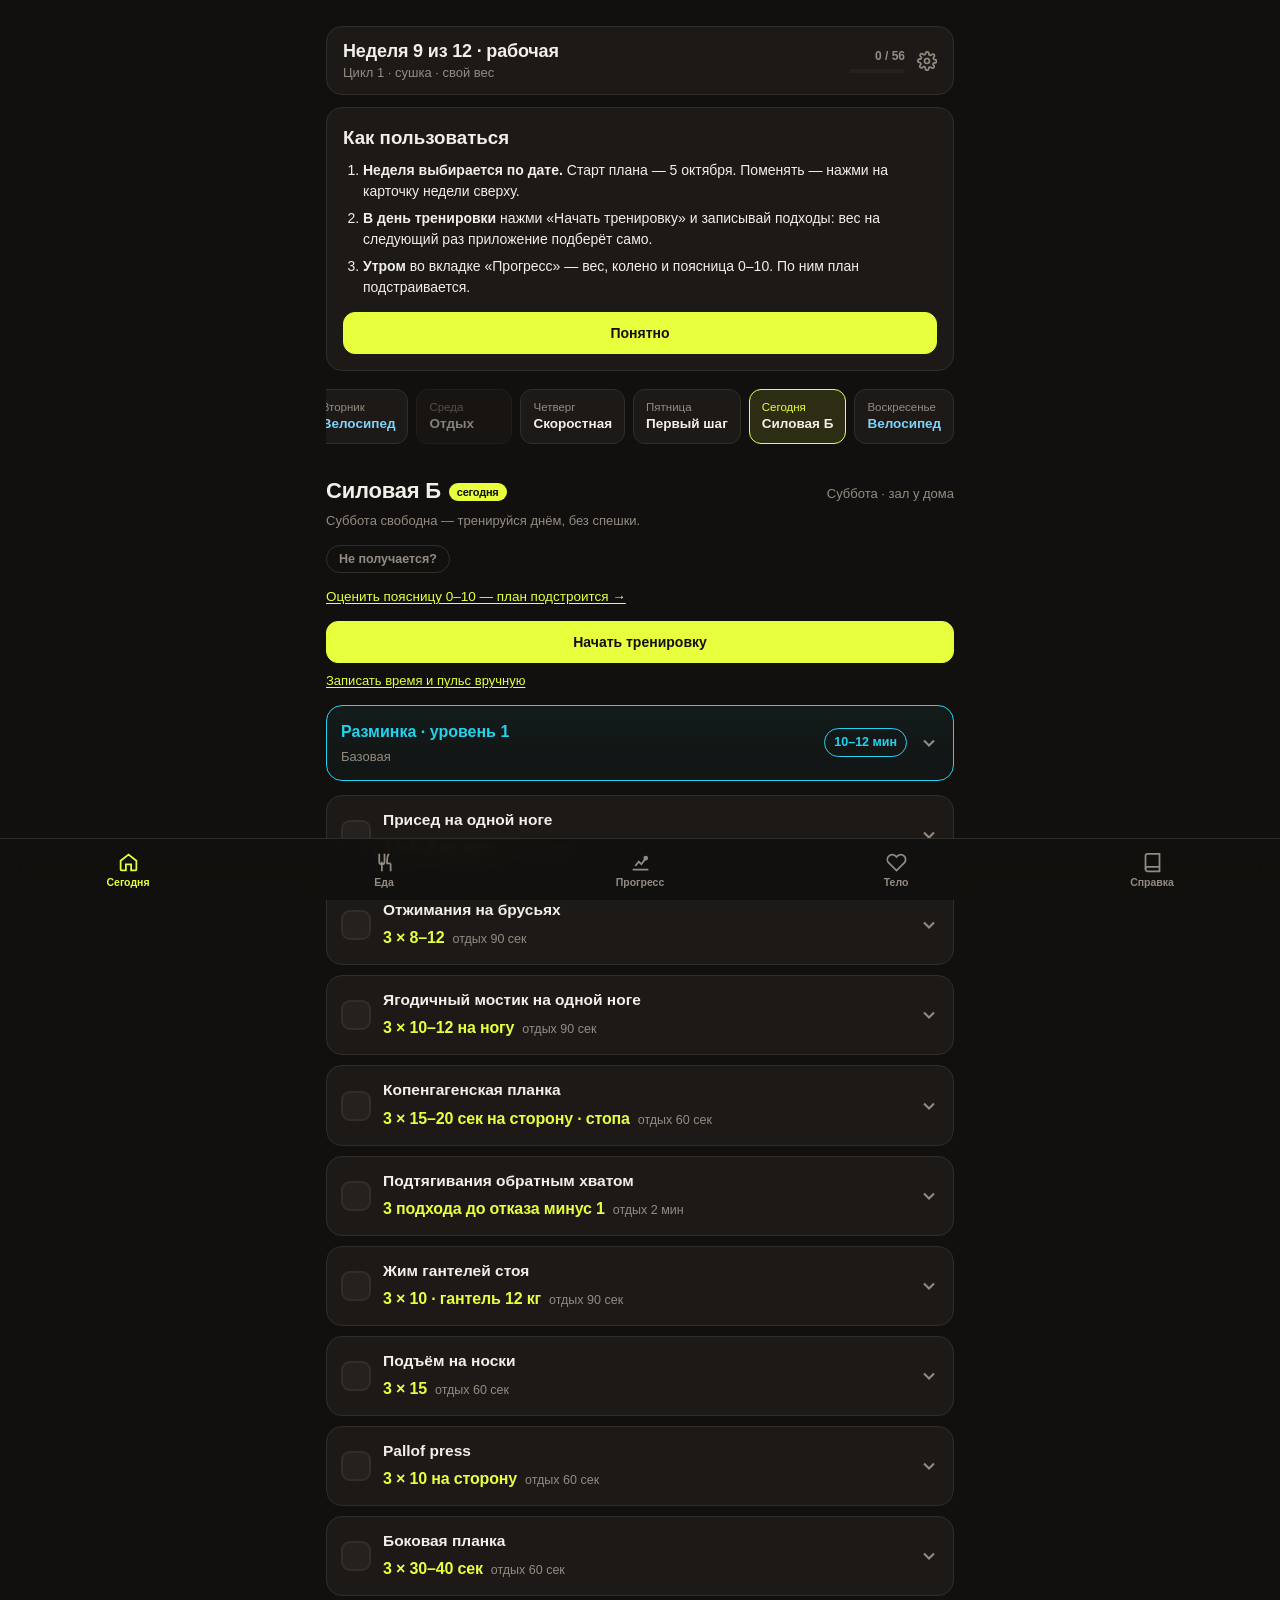
==== commit d7fd44a8: "Летний режим: сессия, практика, каникулы - режим по дате недели: июнь — сессия (на подход меньше, ве" ====
--- a/index.html
+++ b/index.html
@@ -136,6 +136,7 @@
       <div class="mrow"><div>Старт плана<div class="ms">Понедельник недели 1</div></div><input type="date" id="setStart"></div>
       <div class="mrow"><div>Сессионный блок<div class="ms">Недель после сушки, до цикла 2</div></div>
         <div class="stepper"><button type="button" id="sesMinus">−</button><b id="sesN">4</b><button type="button" id="sesPlus">+</button></div></div>
+      <div class="mrow"><div>Практика летом до<div class="ms">После неё — каникулы до 31 августа</div></div><input type="date" id="setPractice"></div>
     </div>
     <div class="btn-row">
       <button class="btn" type="button" id="cancelModal">Отмена</button>
@@ -181,6 +182,7 @@
 
 <script src="js/figures.js"></script>
 <script src="js/tech.js"></script>
+<script src="js/photos.js"></script>
 <script src="js/plan.js"></script>
 <script src="js/food-data.js"></script>
 <script src="js/plan-extra.js"></script>
--- a/css/app.css
+++ b/css/app.css
@@ -947,3 +947,37 @@
 .onboard ol{ margin:0 0 14px; padding-left:20px; font-size:14px; line-height:1.5; }
 .onboard li{ margin-bottom:6px; }
 body:not([data-tab="today"]) #onboard{ display:none; }
+
+/* ============================================================ ФОТО ДВИЖЕНИЙ */
+.photo{ position:relative; margin:0 0 14px; aspect-ratio:3/2; border-radius:var(--r-md); overflow:hidden; background:#0b0a09; cursor:pointer; }
+.photo img{ position:absolute; inset:0; width:100%; height:100%; object-fit:contain; }
+/* кадры сменяют друг друга: 1.6 с начало, 1.6 с конец */
+.photo .p2{ animation:phSwap 3.6s ease-in-out infinite; }
+@keyframes phSwap{ 0%,38%{opacity:0} 50%,88%{opacity:1} 100%{opacity:0} }
+.photo figcaption{ position:absolute; left:8px; bottom:8px; display:flex; gap:6px; pointer-events:none; }
+.photo figcaption span{ font-size:11.5px; font-weight:700; padding:3px 8px; border-radius:99px; background:rgba(18,16,14,.78); color:var(--muted); }
+.photo .pa{ animation:phA 3.6s ease-in-out infinite; }
+.photo .pb{ animation:phB 3.6s ease-in-out infinite; }
+@keyframes phA{ 0%,38%{color:var(--accent)} 50%,88%{color:var(--muted)} 100%{color:var(--accent)} }
+@keyframes phB{ 0%,38%{color:var(--muted)} 50%,88%{color:var(--accent)} 100%{color:var(--muted)} }
+/* нажал — оба кадра рядом, без анимации */
+.photo.split{ aspect-ratio:auto; display:grid; grid-template-columns:1fr 1fr; gap:2px; }
+.photo.split img{ position:static; height:auto; aspect-ratio:3/2; animation:none; opacity:1; }
+.photo.split figcaption{ position:static; grid-column:1/-1; justify-content:space-around; padding:6px 0; }
+.photo.split figcaption span{ animation:none; color:var(--text); background:none; }
+@media (prefers-reduced-motion: reduce){
+  .photo{ aspect-ratio:auto; display:grid; grid-template-columns:1fr 1fr; gap:2px; }
+  .photo img{ position:static; height:auto; aspect-ratio:3/2; animation:none !important; opacity:1; }
+  .photo figcaption{ position:static; grid-column:1/-1; justify-content:space-around; padding:6px 0; }
+  .photo figcaption span{ animation:none; background:none; }
+}
+.kcal-delta.idle{ color:var(--muted); font-weight:500; }
+
+/* Свёрнутые справочные карточки: только заголовок со стрелкой */
+.fcard > h3{ cursor:pointer; display:flex; justify-content:space-between; align-items:center; gap:10px; margin-bottom:0; }
+.fcard > h3::after{ content:''; width:9px; height:9px; border-right:2.5px solid var(--muted); border-bottom:2.5px solid var(--muted);
+  transform:rotate(45deg) translateY(-3px); transition:transform .2s; flex-shrink:0; }
+.fcard.open > h3{ margin-bottom:12px; }
+.fcard.open > h3::after{ transform:rotate(-135deg); }
+.fcard:not(.open) > :not(h3){ display:none; }
+#recBox .sub[data-group]{ margin-bottom:12px; }
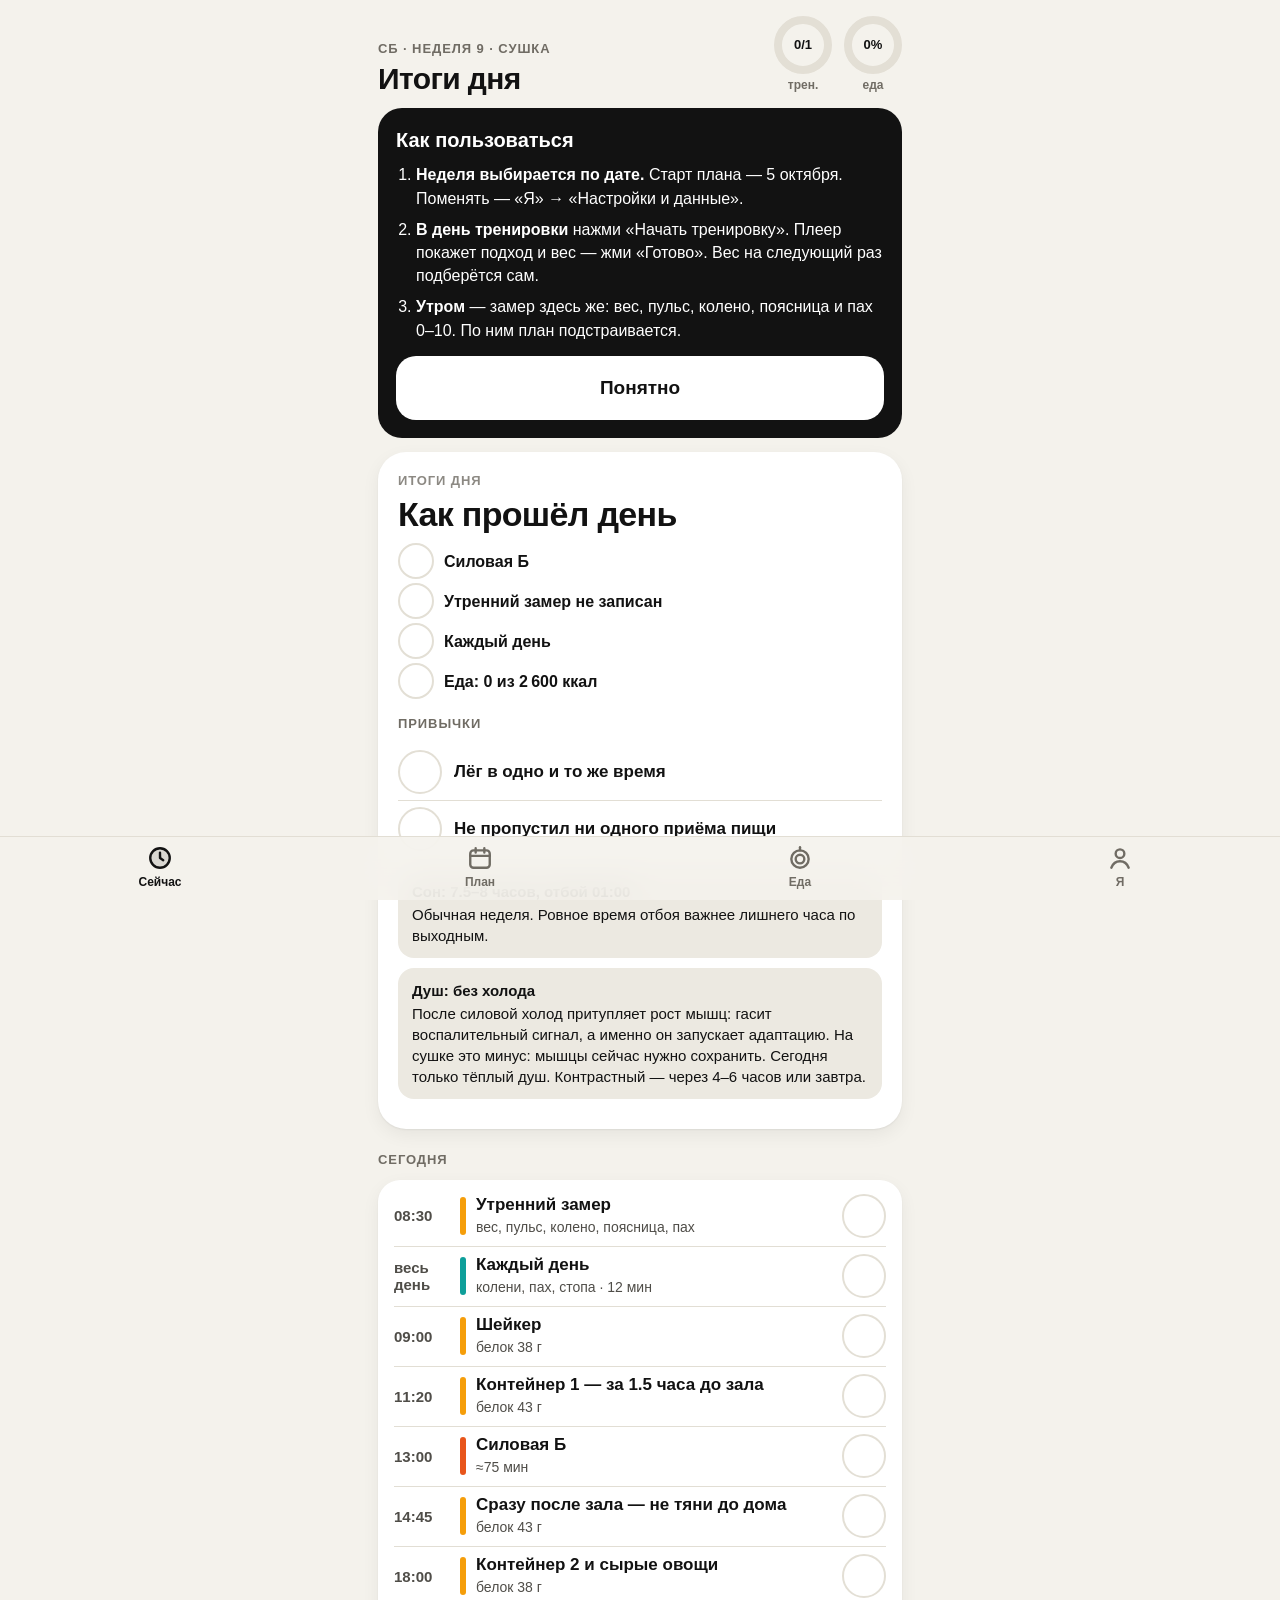
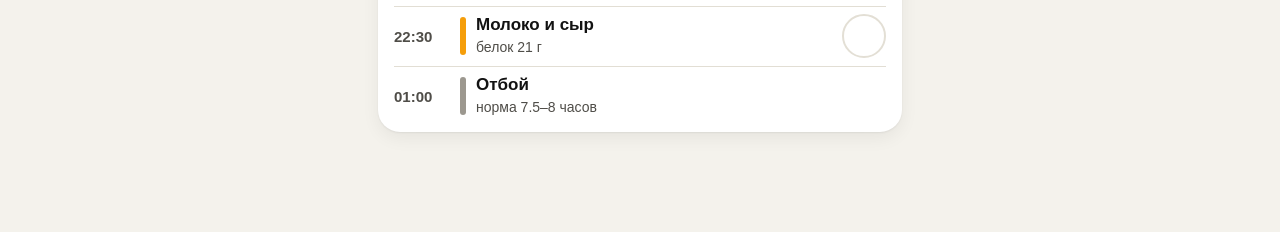
==== commit a8f6e30f: "Фаза 4: новый интерфейс — «Сейчас», плеер тренировки, План, Еда, Я, две темы Логика плана, еды и зам" ====
--- a/index.html
+++ b/index.html
@@ -3,182 +3,46 @@
 <head>
 <meta charset="UTF-8">
 <meta name="viewport" content="width=device-width, initial-scale=1.0, maximum-scale=1.0, viewport-fit=cover">
-<title>План подготовки · 12 месяцев</title>
+<title>Три цикла</title>
 
 <!-- Приложение для iPhone: Safari → «Поделиться» → «На экран Домой» -->
-<meta name="theme-color" content="#12100E">
-<meta name="color-scheme" content="dark">
+<meta name="theme-color" content="#F4F2EC" media="(prefers-color-scheme: light)">
+<meta name="theme-color" content="#050506" media="(prefers-color-scheme: dark)">
+<meta name="color-scheme" content="light dark">
 <meta name="apple-mobile-web-app-capable" content="yes">
 <meta name="mobile-web-app-capable" content="yes">
-<meta name="apple-mobile-web-app-status-bar-style" content="black-translucent">
+<meta name="apple-mobile-web-app-status-bar-style" content="default">
 <meta name="apple-mobile-web-app-title" content="Три цикла">
 <meta name="format-detection" content="telephone=no">
 <link rel="manifest" href="manifest.webmanifest">
 <link rel="apple-touch-icon" href="icons/apple-touch-icon.png">
 <link rel="icon" type="image/png" sizes="192x192" href="icons/icon-192.png">
-
 <link rel="stylesheet" href="css/app.css">
+<!-- Тема — до первой отрисовки, чтобы не мигало: светлая «Чистый лист», тёмная «Табло» -->
+<script>
+try{ var t=(JSON.parse(localStorage.getItem('planSet')||'{}')||{}).theme; if(t==='light'||t==='dark') document.documentElement.dataset.theme=t; }catch(e){}
+</script>
 </head>
 
-<body data-tab="today">
-<div class="sbar" aria-hidden="true"></div>
-<div class="wrap" id="top">
+<body>
+<main class="wrap" id="scr-now"></main>
+<main class="wrap" id="scr-plan" hidden></main>
+<main class="wrap" id="scr-food" hidden></main>
+<main class="wrap" id="scr-me" hidden></main>
 
-<header>
-  <!-- Одна карточка: где мы в плане, сколько отмечено. Нажатие — выбор недели -->
-  <button class="weekbtn" type="button" id="openModal" aria-haspopup="dialog">
-    <span class="wb-txt">
-      <span class="wb-t" id="wbTitle">Неделя 1</span>
-      <span class="wb-s" id="wbSub"></span>
-    </span>
-    <span class="wb-done"><span class="num" id="progCount">0 / 0</span><span class="wb-bar"><i id="progBar"></i></span></span>
-    <svg class="wb-ic" viewBox="0 0 24 24" fill="none" stroke="currentColor" stroke-width="2">
-      <circle cx="12" cy="12" r="3"/>
-      <path d="M19.4 15a1.7 1.7 0 00.3 1.9l.1.1a2 2 0 11-2.8 2.8l-.1-.1a1.7 1.7 0 00-2.9 1.2v.2a2 2 0 11-4 0v-.1a1.7 1.7 0 00-3-1.5l-.1.1a2 2 0 11-2.8-2.8l.1-.1a1.7 1.7 0 00-1.1-2.9H3a2 2 0 110-4h.1a1.7 1.7 0 001.5-3l-.1-.1a2 2 0 112.8-2.8l.1.1a1.7 1.7 0 002.9-1.1V3a2 2 0 114 0v.1a1.7 1.7 0 003 1.5l.1-.1a2 2 0 112.8 2.8l-.1.1a1.7 1.7 0 001.1 2.9h.2a2 2 0 110 4h-.1a1.7 1.7 0 00-1.5 1z"/>
-    </svg>
-  </button>
-  <div class="status" id="status" hidden></div>
-  <div id="installHint"></div>
-  <div id="onboard"></div>
-</header>
+<div id="mini" hidden></div>
 
-<div class="tab" data-tab="today">
-<div class="weekstrip" id="weekstrip"></div>
-<div id="dailyBox" style="scroll-margin-top:16px"></div>
-
-<main id="days"></main>
-</div><!-- /today -->
-
-<div class="tab" data-tab="food" hidden>
-<section class="section" id="food">
-  <h2>Питание</h2>
-  <p class="lede" id="foodLede"></p>
-  <div class="fdays" id="foodDays"></div>
-  <div id="mealTiming"></div>
-  <div id="macroSummary"></div>
-  <!-- Главное действие на виду, редкие — под «Ещё» -->
-  <div class="btn-row" style="margin:0 0 16px">
-    <button class="btn btn-primary" type="button" id="btnAssemble">Собрать день</button>
-    <button class="btn" type="button" id="btnFoodMore" aria-expanded="false">Ещё</button>
-  </div>
-  <div id="foodMore" hidden>
-    <div class="btn-row" style="margin:0 0 8px">
-      <button class="btn" type="button" id="btnResetFood">Базовый набор</button>
-      <button class="btn" type="button" id="btnClearDay">Обнулить день</button>
-    </div>
-    <div class="btn-row" style="margin:0 0 8px">
-      <button class="btn" type="button" id="btnClearWeek">Очистить неделю</button>
-    </div>
-    <p style="font-size:12.5px;color:var(--muted);margin:0 0 16px">
-      Отмечай тумблером то, что реально съел: время приёма поставится само, его можно поправить.
-      «Собрать день» берёт завтрак, два разных мяса с подходящими гарнирами, овощи и перекус и подгоняет граммовки под калораж недели.
-      Пустые дни в недельную статистику не попадают.
-    </p>
-  </div>
-  <div id="dishes"></div>
-  <div class="card" id="customBox"></div>
-  <div id="weekStats"></div>
-  <div id="weekReport"></div>
-</section>
-
-</div><!-- /food -->
-
-<div class="tab" data-tab="prog" hidden>
-<section class="section" id="progress">
-  <h2>Прогресс</h2>
-  <p class="lede">Замеры, тесты и выводы из них. Всё хранится на телефоне.</p>
-  <div id="progToday"></div>
-  <div id="progCoach"></div>
-  <div id="progWeight"></div>
-  <div id="progCirc"></div>
-  <div id="progTests"></div>
-  <div id="progExport"></div>
-  <div class="card" id="jumpTool"></div>
-</section>
-</div><!-- /prog -->
-
-<div class="tab" data-tab="body" hidden>
-<section class="section" id="sleep">
-  <h2>Сон</h2>
-  <p class="lede" id="sleepLede"></p>
-  <div id="sleepBox"></div>
-</section>
-
-<section class="section" id="recovery">
-  <h2>Восстановление</h2>
-  <p class="lede" id="recLede"></p>
-  <div id="recBox"></div>
-</section>
-</div><!-- /body -->
-
-<div class="tab" data-tab="ref" hidden>
-<section class="section" id="extra">
-  <h2 style="margin-bottom:4px">Справка</h2>
-  <p class="lede">То, что читаешь один раз или по случаю. Каждый пункт раскрывается отдельно.</p>
-  <div id="extraBody"></div>
-</section>
-</div><!-- /ref -->
-
-</div><!-- /wrap -->
-
-<div class="backdrop" id="backdrop" role="dialog" aria-modal="true" aria-labelledby="modalTitle">
-  <div class="modal">
-    <h3 id="modalTitle">Выбор недели</h3>
-    <p class="mlede">Меняет всю страницу: веса, разминку, калории, кардио и сон.</p>
-    <div class="glabel">Цикл</div>
-    <div class="pick cycles" id="pickCycle"></div>
-    <div class="glabel">Неделя</div>
-    <div class="pick weeks" id="pickWeek"></div>
-    <p class="legend">Оранжевым отмечены разгрузочные и тестовая недели, голубым — сессионный блок.</p>
-    <div class="mset">
-      <div class="mrow"><div>Неделя по дате<div class="ms">Приложение само переключает неделю</div></div>
-        <label class="switch"><input type="checkbox" id="setAuto"><i></i></label></div>
-      <div class="mrow"><div>Старт плана<div class="ms">Понедельник недели 1</div></div><input type="date" id="setStart"></div>
-      <div class="mrow"><div>Сессионный блок<div class="ms">Недель после сушки, до цикла 2</div></div>
-        <div class="stepper"><button type="button" id="sesMinus">−</button><b id="sesN">4</b><button type="button" id="sesPlus">+</button></div></div>
-      <div class="mrow"><div>Практика летом до<div class="ms">После неё — каникулы до 31 августа</div></div><input type="date" id="setPractice"></div>
-    </div>
-    <div class="btn-row">
-      <button class="btn" type="button" id="cancelModal">Отмена</button>
-      <button class="btn btn-primary" type="button" id="applyModal">Применить</button>
-    </div>
-  </div>
-</div>
-
-<nav class="quick">
-  <button type="button" class="on" data-go="today">
-    <svg viewBox="0 0 24 24" fill="none" stroke="currentColor" stroke-width="2"><path d="M3 10l9-7 9 7v10a1 1 0 01-1 1h-5v-7H9v7H4a1 1 0 01-1-1z"/></svg>
-    Сегодня
-  </button>
-  <button type="button" data-go="food">
-    <svg viewBox="0 0 24 24" fill="none" stroke="currentColor" stroke-width="2"><path d="M6 2v9a3 3 0 006 0V2M9 11v11M17 2c-1.5 2-2 4-2 7v4h4M19 13v9"/></svg>
-    Еда
-  </button>
-  <button type="button" data-go="prog">
-    <svg viewBox="0 0 24 24" fill="none" stroke="currentColor" stroke-width="2"><path d="M3 20h18M6 16l4-5 3 3 5-7"/><circle cx="18" cy="7" r="1.6" fill="currentColor"/></svg>
-    Прогресс
-  </button>
-  <button type="button" data-go="body">
-    <svg viewBox="0 0 24 24" fill="none" stroke="currentColor" stroke-width="2"><path d="M20.8 4.6a5.5 5.5 0 00-7.8 0L12 5.7l-1-1.1a5.5 5.5 0 10-7.8 7.8l8.8 8.8 8.8-8.8a5.5 5.5 0 000-7.8z"/></svg>
-    Тело
-  </button>
-  <button type="button" data-go="ref">
-    <svg viewBox="0 0 24 24" fill="none" stroke="currentColor" stroke-width="2"><path d="M4 19.5A2.5 2.5 0 016.5 17H20"/><path d="M6.5 2H20v20H6.5A2.5 2.5 0 014 19.5v-15A2.5 2.5 0 016.5 2z"/></svg>
-    Справка
-  </button>
+<nav id="tabbar" aria-label="Разделы">
+  <button type="button" data-go="now" class="on"><svg viewBox="0 0 24 24" fill="none" stroke="currentColor" stroke-width="2.2" stroke-linecap="round" stroke-linejoin="round"><circle cx="12" cy="12" r="9"/><path d="M12 7v5l3 2"/></svg>Сейчас</button>
+  <button type="button" data-go="plan"><svg viewBox="0 0 24 24" fill="none" stroke="currentColor" stroke-width="2.2" stroke-linecap="round" stroke-linejoin="round"><rect x="3" y="5" width="18" height="16" rx="3"/><path d="M3 10h18M8 3v4M16 3v4"/></svg>План</button>
+  <button type="button" data-go="food"><svg viewBox="0 0 24 24" fill="none" stroke="currentColor" stroke-width="2.2" stroke-linecap="round" stroke-linejoin="round"><circle cx="12" cy="13" r="8"/><circle cx="12" cy="13" r="4"/><path d="M12 2v3"/></svg>Еда</button>
+  <button type="button" data-go="me"><svg viewBox="0 0 24 24" fill="none" stroke="currentColor" stroke-width="2.2" stroke-linecap="round" stroke-linejoin="round"><circle cx="12" cy="8" r="4"/><path d="M4 21c1.5-4 4.5-6 8-6s6.5 2 8 6"/></svg>Я</button>
 </nav>
 
-<div class="toast" id="toast" role="status" aria-live="polite"></div>
-<div class="rtimer" id="rtimer" role="timer" aria-live="off">
-  <div><div class="rt-l" id="rtLabel">Отдых</div><div class="rt-t" id="rtTime">0:00</div></div>
-  <button type="button" id="rtPlus">+30</button>
-  <button type="button" id="rtStop" aria-label="Остановить">✕</button>
-  <div class="rt-bar"><i id="rtBar"></i></div>
-</div>
-
-<button id="toTop" type="button" aria-label="Наверх">
-  <svg viewBox="0 0 24 24" fill="none" stroke="currentColor" stroke-width="2.5"><path d="M12 19V5M5 12l7-7 7 7"/></svg>
-</button>
+<section id="page" hidden></section>
+<section id="player" hidden></section>
+<div id="sheets"></div>
+<div id="toast" role="status" aria-live="polite"><span></span><button type="button" hidden>Отменить</button></div>
 
 <script src="js/figures.js"></script>
 <script src="js/tech.js"></script>
@@ -190,11 +54,18 @@
 <script src="js/training.js"></script>
 <script src="js/rules.js"></script>
 <script src="js/food.js"></script>
-<script src="js/ui.js"></script>
 <script src="js/calendar.js"></script>
-<script src="js/iphone.js"></script>
 <script src="js/progress.js"></script>
 <script src="js/export.js"></script>
-<script src="js/main.js"></script>
+<script src="js/iphone.js"></script>
+<script src="js/ui/kit.js"></script>
+<script src="js/ui/now.js"></script>
+<script src="js/ui/player.js"></script>
+<script src="js/ui/week.js"></script>
+<script src="js/ui/foodtab.js"></script>
+<script src="js/ui/me.js"></script>
+<script src="js/ui/library.js"></script>
+<script src="js/ui/settings.js"></script>
+<script src="js/ui/app.js"></script>
 </body>
 </html>
--- a/css/app.css
+++ b/css/app.css
@@ -1,983 +1,547 @@
 /* ============================================================
-   ТОКЕНЫ — единственное место, где заданы цвета и размеры
+   ТРИ ЦИКЛА · оформление
+   Две темы: «Чистый лист» (светлая) и «Табло» (тёмная).
+   Тема — по настройке iPhone или вручную: data-theme="light|dark" на <html>.
+   Цвет — по роли: тип дня, статус, еда. Действие — чёрная/белая кнопка.
    ============================================================ */
 :root{
-  --ink:#12100E; --surface:#1C1917; --surface2:#24211E; --line:#322D28;
-  --text:#F2EFE9; --muted:#948B80; --accent:#E8FF3D; --warn:#FF7A29;
-  --warmc:#22D3EE;                        /* разминка — свой цвет */
-  --cardc:#7DD3FC;                        /* аэробная работа — тихий голубой */
-  --prot:#60A5FA; --fat:#FBBF24; --carb:#4ADE80;   /* Б / Ж / У */
-  --m-legs:#4ADE80; --m-back:#60A5FA; --m-chest:#F87171;
-  --m-delts:#FB923C; --m-core:#C084FC; --m-joint:#22D3EE; --m-speed:#FDE047;
-  --r-lg:16px; --r-md:12px; --r-sm:8px; --maxw:660px; --navh:62px;
+  /* «Чистый лист» */
+  --bg:#F4F2EC; --s1:#FFFFFF; --s2:#ECE9E1; --s3:#E3DFD5; --ln:#E2DED4;
+  --tx:#121212; --t2:#4F4D48; --t3:#706C64;
+  --str:#E8551B; --spd:#2563EB; --up:#7C4DFF; --car:#0E9F9A; --rest:#9C988F; --test:#8B5CF6;
+  --ok:#16A34A; --wn:#B45309; --wnbg:#FEF3C7; --bad:#DC2626; --badbg:#FEE2E2; --okbg:#DCFCE7;
+  --kc:#F59E0B; --pr:#2563EB; --ft:#D97706; --cb:#16A34A;
+  --btn:#121212; --onbtn:#FFFFFF; --acc:#E8551B;
+  --shadow:0 1px 2px rgba(18,18,18,.06), 0 6px 18px rgba(18,18,18,.06);
+  --dim:rgba(18,18,18,.42);
+  /* для схем движений и старых текстов */
+  --accent:var(--acc); --warmc:var(--car); --muted:var(--t3); --text:var(--tx); --line:var(--ln);
+  --surface:var(--s1); --surface2:var(--s2); --warn:var(--wn); --carb:var(--ok);
+  --navh:64px; --r:22px;
+  color-scheme:light;
 }
+/* «Табло» */
+:root[data-theme="dark"]{
+  --bg:#050506; --s1:#121214; --s2:#1C1C1F; --s3:#26262A; --ln:#2A2A2E;
+  --tx:#FFFFFF; --t2:#B4B4BA; --t3:#8C8C93;
+  --str:#FF6A2B; --spd:#3D7DFF; --up:#A06BFF; --car:#12D1C0; --rest:#4A4A52; --test:#B69CFF;
+  --ok:#34D399; --wn:#FFB020; --wnbg:rgba(255,176,32,.14); --bad:#FF5A4E; --badbg:rgba(255,90,78,.14); --okbg:rgba(52,211,153,.14);
+  --kc:#FFC93D; --pr:#5B9BFF; --ft:#FFC93D; --cb:#34D399;
+  --btn:#FFFFFF; --onbtn:#050506; --acc:#FF6A2B;
+  --shadow:none; --dim:rgba(0,0,0,.6);
+  color-scheme:dark;
+}
+@media (prefers-color-scheme: dark){
+  :root:not([data-theme="light"]){
+    --bg:#050506; --s1:#121214; --s2:#1C1C1F; --s3:#26262A; --ln:#2A2A2E;
+    --tx:#FFFFFF; --t2:#B4B4BA; --t3:#8C8C93;
+    --str:#FF6A2B; --spd:#3D7DFF; --up:#A06BFF; --car:#12D1C0; --rest:#4A4A52; --test:#B69CFF;
+    --ok:#34D399; --wn:#FFB020; --wnbg:rgba(255,176,32,.14); --bad:#FF5A4E; --badbg:rgba(255,90,78,.14); --okbg:rgba(52,211,153,.14);
+    --kc:#FFC93D; --pr:#5B9BFF; --ft:#FFC93D; --cb:#34D399;
+    --btn:#FFFFFF; --onbtn:#050506; --acc:#FF6A2B;
+    --shadow:none; --dim:rgba(0,0,0,.6);
+    color-scheme:dark;
+  }
+}
+
 *{ box-sizing:border-box; -webkit-tap-highlight-color:transparent; }
-html{ scroll-behavior:smooth; }
-@media (prefers-reduced-motion:reduce){ html{scroll-behavior:auto} *{transition-duration:.01ms !important} }
-
+html,body{ margin:0; }
 body{
-  margin:0; background:var(--ink); color:var(--text);
-  font-family:-apple-system,BlinkMacSystemFont,"Segoe UI",Roboto,Arial,sans-serif;
-  font-size:16px; line-height:1.5;
-  padding-bottom:calc(var(--navh) + env(safe-area-inset-bottom) + 20px);
-  -webkit-font-smoothing:antialiased;
+  background:var(--bg); color:var(--tx);
+  font-family:-apple-system,BlinkMacSystemFont,"SF Pro Text","Segoe UI",Roboto,Arial,sans-serif;
+  font-size:16px; line-height:1.45; -webkit-font-smoothing:antialiased;
+  padding-bottom:calc(var(--navh) + env(safe-area-inset-bottom) + 24px);
+  -webkit-text-size-adjust:100%;
 }
 body.locked{ overflow:hidden; }
-.wrap{ max-width:var(--maxw); margin:0 auto; padding:0 16px; }
-.num{ font-variant-numeric:tabular-nums; }
-
-/* ============================================================ ШАПКА */
-header{ padding:14px 0 12px; margin-bottom:6px; }
-h1{ font-size:29px; line-height:1.05; font-weight:800; letter-spacing:-.02em; margin:0; }
-h1 .sub{ display:block; font-size:13.5px; font-weight:500; color:var(--muted); letter-spacing:0; margin-top:8px; }
-
-.weekbtn{
-  width:100%; margin-top:0; display:flex; align-items:center;
-  justify-content:space-between; gap:12px; padding:14px 16px;
-  background:var(--surface); border:1px solid var(--line);
-  border-radius:var(--r-lg); color:var(--text); cursor:pointer;
-  text-align:left; font-family:inherit;
-}
-.weekbtn:active{ background:var(--surface2); }
-.weekbtn:focus-visible{ outline:2px solid var(--accent); outline-offset:2px; }
-.weekbtn .wb-t{ font-size:18px; font-weight:800; letter-spacing:-.01em; }
-.weekbtn .wb-s{ font-size:13px; color:var(--muted); margin-top:3px; }
-.weekbtn .wb-ic{ flex-shrink:0; width:20px; height:20px; color:var(--muted); }
-.weekbtn .wb-txt{ flex:1; min-width:0; }
-.wb-done{ flex-shrink:0; display:flex; flex-direction:column; align-items:flex-end; gap:6px; font-size:12px; color:var(--muted); font-weight:700; }
-.wb-bar{ display:block; width:56px; height:4px; border-radius:99px; background:var(--surface2); overflow:hidden; }
-.wb-bar > i{ display:block; height:100%; width:0; background:var(--accent); border-radius:99px; transition:width .35s cubic-bezier(.2,.8,.2,1); }
-
-.status{
-  margin-top:12px; padding:12px 14px; border-radius:var(--r-md);
-  background:var(--surface2); border-left:3px solid var(--accent); font-size:14px;
-}
-.status.is-deload, .status.is-test{ border-left-color:var(--warn); }
-.status.is-shift{ border-left-color:var(--cardc); }
-.status.is-shift b{ color:var(--cardc); }
-.status b{ color:var(--accent); }
-.status.is-deload b, .status.is-test b{ color:var(--warn); }
-
-.progress-wrap{ margin-top:14px; }
-.progress-top{ display:flex; justify-content:space-between; font-size:13px; color:var(--muted); margin-bottom:7px; }
-.progress-top .cnt{ color:var(--text); font-weight:700; }
-.bar{ height:6px; background:var(--surface2); border-radius:99px; overflow:hidden; }
-.bar > i{ display:block; height:100%; width:0; background:var(--accent); border-radius:99px; transition:width .35s cubic-bezier(.2,.8,.2,1); }
-
-.btn-row{ display:flex; gap:10px; margin-top:14px; }
-.btn{
-  flex:1; padding:12px; border-radius:var(--r-md); border:1px solid var(--line);
-  background:var(--surface2); color:var(--text); font-size:14px;
-  font-weight:600; cursor:pointer; font-family:inherit;
-}
-.btn:active{ background:var(--line); }
-.btn:focus-visible{ outline:2px solid var(--accent); outline-offset:2px; }
-.btn-primary{ background:var(--accent); color:var(--ink); border-color:var(--accent); }
-.btn.danger{ border-color:var(--warn); color:var(--warn); background:rgba(255,122,41,.08); }
-
-/* ============================================================ ВКЛАДКИ */
-.tab[hidden]{ display:none; }
-.tab{ animation:fadein .18s ease; }
-@keyframes fadein{ from{opacity:.4} to{opacity:1} }
-@media (prefers-reduced-motion:reduce){ .tab{ animation:none; } }
-
-/* ============================================================ ПОЛОСА НЕДЕЛИ */
-.weekstrip{
-  display:flex; gap:8px; overflow-x:auto; margin-bottom:26px;
-  padding-bottom:4px; scrollbar-width:none; -webkit-overflow-scrolling:touch;
-}
-.weekstrip::-webkit-scrollbar{ display:none; }
-.wchip{
-  flex:0 0 auto; min-width:96px; padding:11px 12px;
-  background:var(--surface); border:1px solid var(--line);
-  border-radius:var(--r-md); text-decoration:none; color:var(--text);
-}
-.wchip .wd{ font-size:11.5px; color:var(--muted); }
-.wchip .wt{ font-size:13.5px; font-weight:700; margin-top:3px; line-height:1.2; }
-.wchip.today{ border-color:var(--accent); background:rgba(232,255,61,.07); }
-.wchip.today .wd{ color:var(--accent); }
-.wchip.rest{ opacity:.5; }
-.wchip.cardio .wt{ color:var(--cardc); }
-
-/* ============================================================ ДЕНЬ КАРДИО */
-.cday{
-  background:var(--surface); border:1px solid var(--line);
-  border-left:3px solid var(--cardc); border-radius:var(--r-lg);
-  margin-bottom:10px; overflow:hidden;
-}
-.cday-head{ display:flex; align-items:center; gap:12px; padding:14px; cursor:pointer; user-select:none; }
-.cday-head:focus-visible{ outline:2px solid var(--cardc); outline-offset:-2px; }
-.cday-body{ padding:0 14px 14px; border-top:1px solid var(--line); }
-.cday-main{ flex:1; min-width:0; }
-.cday-name{ font-size:15.5px; font-weight:700; line-height:1.3; }
-.cday.done .cday-name{ color:var(--muted); text-decoration:line-through; }
-.cday-note{ font-size:12.5px; color:var(--muted); margin-top:3px; }
-.cday-dur{
-  flex:0 0 auto; font-size:16px; font-weight:800; color:var(--cardc);
-  white-space:nowrap; font-variant-numeric:tabular-nums;
-}
-.cday .check[aria-checked="true"]{ background:var(--cardc); border-color:var(--cardc); }
-
-/* ============================================================ ДЕНЬ ОТДЫХА */
-.rday{
-  padding:13px 14px; border:1px dashed var(--line);
-  border-radius:var(--r-lg); margin-bottom:10px;
-  font-size:14px; color:var(--muted);
-}
-.rday b{ color:var(--text); font-weight:700; }
-
-/* метка сегодняшнего дня в заголовке */
-.today-tag{
-  font-size:11px; font-weight:800; color:var(--ink);
-  background:var(--accent); border-radius:99px;
-  padding:3px 8px; margin-left:8px; vertical-align:middle;
-}
-
-/* ============================================================ ДЕНЬ */
-.day{ margin-bottom:34px; scroll-margin-top:16px; }
-.day-head{ display:flex; align-items:baseline; justify-content:space-between; gap:8px; flex-wrap:wrap; margin-bottom:4px; }
-.day-head h2{ font-size:22px; font-weight:800; margin:0; letter-spacing:-.01em; }
-.day-head .when{ font-size:13px; color:var(--muted); }
-.day-note{ font-size:13px; color:var(--muted); margin:0 0 14px; }
-
-.ex{ background:var(--surface); border:1px solid var(--line); border-radius:var(--r-lg); margin-bottom:10px; overflow:hidden; }
-.ex-head{ display:flex; align-items:center; gap:12px; padding:14px; cursor:pointer; user-select:none; }
-.ex-head:focus-visible{ outline:2px solid var(--accent); outline-offset:-2px; }
-
-.check{
-  flex-shrink:0; width:30px; height:30px; border:2px solid var(--line);
-  border-radius:9px; background:var(--surface2); cursor:pointer; position:relative; padding:0;
-}
-.check:focus-visible{ outline:2px solid var(--accent); outline-offset:2px; }
-.check[aria-checked="true"]{ background:var(--accent); border-color:var(--accent); }
-.check[aria-checked="true"]::after{
-  content:""; position:absolute; left:9px; top:4px; width:7px; height:14px;
-  border:solid var(--ink); border-width:0 3px 3px 0; transform:rotate(45deg);
-}
-
-.ex-main{ flex:1; min-width:0; }
-.ex-name{ font-size:15.5px; font-weight:700; line-height:1.3; overflow-wrap:anywhere; }
-.ex-done .ex-name{ color:var(--muted); text-decoration:line-through; }
-.ex-meta{ display:flex; align-items:baseline; gap:8px; flex-wrap:wrap; margin-top:6px; }
-
-.badge{ flex-shrink:0; font-size:11px; font-weight:700; padding:3px 8px; border-radius:99px; background:var(--surface2); border:1px solid currentColor; }
-.b-legs{color:var(--m-legs)} .b-back{color:var(--m-back)} .b-chest{color:var(--m-chest)}
-.b-delts{color:var(--m-delts)} .b-core{color:var(--m-core)} .b-joint{color:var(--m-joint)}
-.b-speed{color:var(--m-speed)} .b-arms{color:var(--m-arms)}
-.b-ball{color:var(--warn)} .b-test{color:var(--accent)}
-
-.dose{ font-size:16px; font-weight:800; color:var(--accent); letter-spacing:-.01em; font-variant-numeric:tabular-nums; overflow-wrap:anywhere; }
-.dose .rest{ display:block; font-size:12.5px; font-weight:500; color:var(--muted); margin:3px 0 0; letter-spacing:0; }
-
-.chev{ flex-shrink:0; width:20px; height:20px; color:var(--muted); transition:transform .25s ease; }
-.is-open > .ex-head .chev,
-.is-open > .fold-head .chev,
-.is-open > .warm-head .chev,
-.is-open > .dish-head .chev,
-.is-open > .sub-head .chev{ transform:rotate(180deg); }
-
-/* Плавное раскрытие через grid-template-rows: высота считается сама,
-   поэтому вложенные аккордеоны корректно раскрываются друг в друге */
-.fold{ display:grid; grid-template-rows:0fr; transition:grid-template-rows .28s cubic-bezier(.3,.8,.3,1); }
-.fold > .fold-inner{ overflow:hidden; min-height:0; }
-.is-open > .fold{ grid-template-rows:1fr; }
-
-.ex-body{ padding:0 14px 16px; border-top:1px solid var(--line); }
-.fig{
-  background:radial-gradient(120% 90% at 50% 0%, #2B2723 0%, var(--surface2) 70%);
-  border:1px solid var(--line); border-radius:var(--r-md); padding:12px 12px 10px; margin:14px 0;
-  --fig-head:#3A342E; --fig-eye:var(--text);
-}
-/* Фигуры светлее подписей: схема читается с первого взгляда */
+button,input,select,textarea{ font:inherit; color:inherit; }
+button{ cursor:pointer; border:0; background:none; padding:0; }
+.n,.tnum{ font-variant-numeric:tabular-nums; }
+.tnum{ font-weight:700; }
+[hidden]{ display:none !important; }
+@media (prefers-reduced-motion: reduce){ *{ transition-duration:.01ms !important; animation-duration:.01ms !important; } }
+:focus-visible{ outline:3px solid var(--acc); outline-offset:2px; }
+
+.wrap{ max-width:560px; margin:0 auto; padding:0 18px; }
+
+/* ---------- Шапка экрана ---------- */
+.hd{ display:flex; align-items:flex-end; gap:12px; padding:calc(env(safe-area-inset-top) + 16px) 0 14px; }
+.hd .tt{ flex:1; min-width:0; }
+.kick{ font-size:13px; font-weight:800; letter-spacing:.07em; text-transform:uppercase; color:var(--t3); }
+.h1{ font-size:30px; font-weight:900; letter-spacing:-.02em; line-height:1.05; margin:4px 0 0; }
+.h2{ font-size:22px; font-weight:900; letter-spacing:-.01em; line-height:1.1; margin:0; }
+.icbtn{ width:44px; height:44px; border-radius:50%; background:var(--s1); box-shadow:var(--shadow); display:grid; place-items:center; color:var(--t2); flex:none; }
+.icbtn svg{ width:22px; height:22px; }
+.dot-badge{ position:relative; }
+.dot-badge::after{ content:""; position:absolute; top:6px; right:6px; width:10px; height:10px; border-radius:50%; background:var(--bad); border:2px solid var(--s1); }
+
+/* ---------- Кольца ---------- */
+.rings{ display:flex; gap:12px; }
+.ring{ width:58px; text-align:center; }
+.ring .rc{ position:relative; width:58px; height:58px; }
+.ring svg{ transform:rotate(-90deg); display:block; }
+.ring .rv{ position:absolute; inset:0; display:grid; place-items:center; font-size:13px; font-weight:800; }
+.ring .rl{ font-size:12px; font-weight:700; color:var(--t3); margin-top:3px; }
+.ring .bg{ stroke:var(--s3); }
+
+/* ---------- Карточки ---------- */
+.card{ background:var(--s1); border-radius:var(--r); padding:16px; margin:0 0 12px; box-shadow:var(--shadow); }
+.card > h3{ font-size:17px; font-weight:800; margin:0 0 10px; display:flex; align-items:baseline; gap:10px; }
+.card > h3 .aux{ margin-left:auto; font-size:14px; font-weight:700; color:var(--t3); }
+.sec{ font-size:13px; font-weight:800; letter-spacing:.07em; text-transform:uppercase; color:var(--t3); margin:22px 0 10px; display:flex; align-items:center; gap:8px; }
+.sec .aux{ margin-left:auto; text-transform:none; letter-spacing:0; font-weight:700; }
+.muted{ color:var(--t3); }
+.t2{ color:var(--t2); }
+.small{ font-size:14px; }
+p{ margin:0 0 10px; }
+
+/* Главная карточка «следующий шаг», цвет — тип задачи */
+.hero{ border-radius:28px; padding:20px; margin:0 0 14px; background:var(--s1); box-shadow:var(--shadow); position:relative; overflow:hidden; }
+.hero.dark{ background:#121212; color:#fff; }
+:root[data-theme="dark"] .hero.dark{ background:var(--s1); }
+@media (prefers-color-scheme: dark){ :root:not([data-theme="light"]) .hero.dark{ background:var(--s1); } }
+.hero .k{ font-size:13px; font-weight:800; letter-spacing:.07em; text-transform:uppercase; opacity:.8; }
+.hero .t{ font-size:34px; font-weight:900; letter-spacing:-.02em; line-height:1.02; margin:6px 0 0; }
+.hero .s{ font-size:16px; line-height:1.4; margin-top:8px; opacity:.92; }
+.hero.c-str{ background:linear-gradient(150deg,#FF8A3D,#E2461A); color:#fff; }
+.hero.c-spd{ background:linear-gradient(150deg,#5B95FF,#2457E0); color:#fff; }
+.hero.c-up{ background:linear-gradient(150deg,#B98BFF,#6D3CF0); color:#fff; }
+.hero.c-car{ background:linear-gradient(150deg,#2EE6CF,#0B958A); color:#fff; }
+.hero.c-rest{ background:var(--s1); }
+.hero .hb{ margin-top:16px; }
+
+/* ---------- Кнопки ---------- */
+.btn{ display:flex; align-items:center; justify-content:center; gap:8px; min-height:48px; padding:0 18px; border-radius:16px;
+  background:var(--s2); color:var(--tx); font-size:16px; font-weight:800; width:100%; transition:transform .12s, filter .12s; }
+.btn:active{ transform:scale(.98); filter:brightness(.94); }
+.btn[disabled]{ opacity:.4; pointer-events:none; }
+.btn.big{ min-height:64px; border-radius:20px; font-size:19px; font-weight:900; }
+.btn.pri{ background:var(--btn); color:var(--onbtn); }
+.btn.acc{ background:var(--acc); color:#fff; }
+.btn.white{ background:#fff; color:#121212; }
+.btn.danger{ color:var(--bad); }
+.btn small{ font-weight:700; opacity:.7; font-size:15px; }
+.btnrow{ display:grid; grid-template-columns:1fr 1fr; gap:10px; margin-top:12px; }
+.btnrow.three{ grid-template-columns:1fr 1fr 1fr; }
+.link{ color:var(--acc); font-weight:800; min-height:44px; display:inline-flex; align-items:center; }
+.chips{ display:flex; flex-wrap:wrap; gap:6px; margin-top:12px; }
+.chip{ min-height:32px; padding:4px 12px; border-radius:16px; background:rgba(255,255,255,.2); display:inline-flex; align-items:center; font-size:14px; font-weight:700; }
+.hero.c-rest .chip,.card .chip{ background:var(--s2); }
+.pills{ display:flex; flex-wrap:wrap; gap:8px; }
+.pill{ min-height:44px; padding:6px 16px; border-radius:22px; background:var(--s1); box-shadow:var(--shadow); display:inline-flex; align-items:center; gap:8px; font-size:15px; font-weight:700; }
+.pill small{ color:var(--t3); font-weight:700; }
+.pill.bad{ box-shadow:inset 0 0 0 2px var(--wn); }
+.pill.ghost{ background:var(--s2); box-shadow:none; }
+
+/* ---------- Строки статуса и поправок ---------- */
+.note{ border-radius:16px; padding:12px 14px; margin:0 0 10px; font-size:15px; line-height:1.4; background:var(--s2); }
+.note b{ display:block; margin-bottom:2px; }
+.note.y{ background:var(--wnbg); }
+.note.y b{ color:var(--wn); }
+.note.r{ background:var(--badbg); }
+.note.r b{ color:var(--bad); }
+.note.g{ background:var(--okbg); }
+.note.g b{ color:var(--ok); }
+.note.i b{ color:var(--spd); }
+.hero .note{ background:rgba(0,0,0,.18); color:inherit; }
+.hero .note b{ color:inherit; }
+
+/* ---------- Лента дня и строки ---------- */
+.tline{ margin-top:4px; }
+.it{ display:grid; grid-template-columns:56px 6px 1fr 44px; align-items:center; gap:10px; min-height:60px; padding:4px 0; }
+.it + .it{ border-top:1px solid var(--ln); }
+.it .tm{ font-size:15px; font-weight:800; color:var(--t2); line-height:1.15; }
+.it .bar{ width:6px; height:38px; border-radius:3px; background:var(--rest); }
+.it .nm{ font-size:17px; font-weight:700; line-height:1.2; }
+.it .ds{ font-size:14px; color:var(--t2); margin-top:2px; }
+.it.done .nm{ color:var(--t3); text-decoration:line-through; text-decoration-color:var(--t3); }
+.ck{ width:44px; height:44px; border-radius:50%; border:2.5px solid var(--s3); display:grid; place-items:center; color:transparent; font-weight:900; font-size:20px; flex:none; transition:background .12s; }
+.ck.on{ background:var(--ok); border-color:var(--ok); color:#fff; }
+.ck svg{ width:22px; height:22px; }
+.row{ display:flex; align-items:center; gap:12px; min-height:56px; padding:6px 0; }
+.row + .row{ border-top:1px solid var(--ln); }
+.row .grow{ flex:1; min-width:0; }
+.row .nm{ font-size:17px; font-weight:700; line-height:1.25; }
+.row .ds{ font-size:14px; color:var(--t2); margin-top:2px; }
+.row .val{ font-size:17px; font-weight:800; }
+.chev{ color:var(--t3); font-size:22px; line-height:1; }
+.tap{ cursor:pointer; }
+
+/* Цвет типа дня */
+.c-str{ --c:var(--str); } .c-spd{ --c:var(--spd); } .c-up{ --c:var(--up); } .c-car{ --c:var(--car); } .c-rest{ --c:var(--rest); } .c-kc{ --c:var(--kc); }
+.bar.c-str,.bar.c-spd,.bar.c-up,.bar.c-car,.bar.c-rest,.bar.c-kc{ background:var(--c); }
+
+/* ---------- Утренний замер ---------- */
+.mfield{ margin-top:14px; }
+.mfield .lab{ display:flex; justify-content:space-between; align-items:baseline; font-size:15px; font-weight:700; color:var(--t2); }
+.mfield .lab b{ color:var(--tx); font-size:17px; }
+.drum{ display:flex; align-items:center; gap:10px; margin-top:8px; }
+.drum .wheel{ position:relative; flex:1; height:132px; overflow-y:scroll; scroll-snap-type:y mandatory; border-radius:18px; background:var(--s2);
+  -webkit-mask-image:linear-gradient(to bottom, transparent, #000 30%, #000 70%, transparent); mask-image:linear-gradient(to bottom, transparent, #000 30%, #000 70%, transparent); scrollbar-width:none; }
+.drum .wheel::-webkit-scrollbar{ display:none; }
+.drum .wheel div{ height:44px; display:flex; align-items:center; justify-content:center; scroll-snap-align:center; font-size:22px; font-weight:800; color:var(--t3); font-variant-numeric:tabular-nums; }
+.drum .wheel div.sel{ font-size:40px; font-weight:900; color:var(--tx); letter-spacing:-.02em; }
+.drum .wheel .pad{ height:44px; }
+.drum .side{ display:flex; flex-direction:column; gap:8px; width:96px; }
+.drum .side .u{ font-size:15px; font-weight:800; color:var(--t3); text-align:center; }
+.inp{ width:100%; min-height:52px; border-radius:16px; border:2px solid var(--ln); background:var(--s1); padding:0 14px; font-size:22px; font-weight:800; font-variant-numeric:tabular-nums; }
+.inp:focus{ outline:none; border-color:var(--acc); }
+.inp.err{ border-color:var(--bad); }
+.inp.small{ min-height:48px; font-size:17px; font-weight:700; }
+.errtxt{ color:var(--bad); font-size:14px; font-weight:700; margin-top:6px; }
+
+/* Ползунок 0–10 цветом светофора */
+.sl{ position:relative; height:52px; margin-top:8px; touch-action:none; user-select:none; -webkit-user-select:none; cursor:pointer; }
+.sl .tr{ position:absolute; left:0; right:0; top:6px; height:40px; border-radius:20px;
+  background:linear-gradient(90deg,var(--ok) 0%,var(--ok) 34%,var(--kc) 38%,var(--kc) 52%,var(--bad) 56%,var(--bad) 100%); opacity:.9; }
+.sl.unset .tr{ opacity:.28; }
+.sl .th{ position:absolute; top:0; width:52px; height:52px; margin-left:-26px; border-radius:50%; background:#fff; color:#121212; box-shadow:0 2px 10px rgba(0,0,0,.3);
+  display:grid; place-items:center; font-size:20px; font-weight:900; font-variant-numeric:tabular-nums; }
+.sl.unset .th{ display:none; }
+.sl .hint{ position:absolute; inset:6px 0 auto; height:40px; display:grid; place-items:center; font-size:15px; font-weight:800; color:var(--tx); pointer-events:none; }
+.sl:not(.unset) .hint{ display:none; }
+.ticks{ display:flex; justify-content:space-between; font-size:12px; color:var(--t3); font-weight:800; padding:4px 20px 0; font-variant-numeric:tabular-nums; }
+.done-line{ display:flex; align-items:center; gap:10px; font-size:16px; font-weight:700; }
+.done-line .ck{ width:36px; height:36px; }
+
+/* ---------- Нижняя панель ---------- */
+#tabbar{ position:fixed; left:0; right:0; bottom:0; z-index:40; display:grid; grid-template-columns:repeat(4,1fr);
+  height:calc(var(--navh) + env(safe-area-inset-bottom)); padding-bottom:env(safe-area-inset-bottom);
+  background:color-mix(in srgb, var(--bg) 88%, transparent); -webkit-backdrop-filter:blur(16px); backdrop-filter:blur(16px); border-top:1px solid var(--ln); }
+#tabbar button{ display:flex; flex-direction:column; align-items:center; justify-content:center; gap:3px; font-size:12px; font-weight:800; color:var(--t3); }
+#tabbar svg{ width:26px; height:26px; }
+#tabbar .on{ color:var(--tx); }
+#tabbar .on svg{ fill:currentColor; fill-opacity:.12; }
+
+/* Полоска «идёт тренировка» над вкладками */
+#mini{ position:fixed; left:12px; right:12px; bottom:calc(var(--navh) + env(safe-area-inset-bottom) + 8px); z-index:41;
+  min-height:56px; border-radius:18px; background:var(--btn); color:var(--onbtn); display:flex; align-items:center; gap:12px; padding:8px 16px; box-shadow:0 8px 24px rgba(0,0,0,.25); }
+#mini .grow{ flex:1; min-width:0; }
+#mini b{ display:block; font-size:16px; }
+#mini span{ font-size:14px; opacity:.75; }
+#mini .mt{ font-size:24px; font-weight:900; font-variant-numeric:tabular-nums; }
+body.has-mini{ padding-bottom:calc(var(--navh) + env(safe-area-inset-bottom) + 90px); }
+
+/* ---------- Листы снизу и страницы ---------- */
+.dim{ position:fixed; inset:0; z-index:80; background:var(--dim); animation:fade .15s; }
+.sheet{ position:fixed; left:0; right:0; bottom:0; z-index:81; max-height:92vh; overflow-y:auto; overscroll-behavior:contain;
+  background:var(--s1); border-radius:26px 26px 0 0; padding:10px 18px calc(env(safe-area-inset-bottom) + 22px); animation:up .18s ease-out; }
+.sheet .grab{ width:40px; height:5px; border-radius:3px; background:var(--s3); margin:0 auto 14px; }
+.sheet h2{ font-size:22px; font-weight:900; margin:0 0 6px; }
+.sheet .sub{ color:var(--t2); font-size:15px; margin-bottom:10px; }
+.opt{ display:flex; align-items:center; gap:12px; min-height:60px; border-top:1px solid var(--ln); width:100%; text-align:left; }
+.opt:first-of-type{ border-top:0; }
+.opt .grow{ flex:1; }
+.opt b{ display:block; font-size:17px; font-weight:800; }
+.opt span{ font-size:15px; color:var(--t2); }
+.opt.danger b{ color:var(--bad); }
+@keyframes up{ from{ transform:translateY(24px); opacity:.6; } to{ transform:none; opacity:1; } }
+@keyframes fade{ from{ opacity:0; } to{ opacity:1; } }
+
+#page{ position:fixed; inset:0; z-index:50; background:var(--bg); overflow-y:auto; overscroll-behavior:contain; padding-bottom:calc(env(safe-area-inset-bottom) + 30px); }
+.pghd{ position:sticky; top:0; z-index:2; display:flex; align-items:center; gap:10px; padding:calc(env(safe-area-inset-top) + 8px) 18px 10px;
+  background:color-mix(in srgb, var(--bg) 90%, transparent); -webkit-backdrop-filter:blur(16px); backdrop-filter:blur(16px); }
+.pghd .h2{ flex:1; }
+
+/* ---------- Тост с отменой ---------- */
+#toast{ position:fixed; left:16px; right:16px; bottom:calc(var(--navh) + env(safe-area-inset-bottom) + 12px); z-index:90;
+  max-width:528px; margin:0 auto; min-height:52px; border-radius:16px; background:var(--tx); color:var(--bg);
+  display:flex; align-items:center; gap:8px; padding:6px 8px 6px 16px; font-size:15px; font-weight:700;
+  transform:translateY(16px); opacity:0; pointer-events:none; transition:opacity .15s, transform .15s; }
+#toast.show{ opacity:1; transform:none; pointer-events:auto; }
+#toast span{ flex:1; }
+#toast button{ min-height:40px; padding:0 12px; border-radius:10px; color:var(--acc); font-weight:900; font-size:15px; }
+body.has-mini #toast{ bottom:calc(var(--navh) + env(safe-area-inset-bottom) + 76px); }
+body.playing #toast{ bottom:calc(env(safe-area-inset-bottom) + 150px); }
+
+/* ---------- Плеер тренировки ---------- */
+#player{ position:fixed; inset:0; z-index:70; background:var(--bg); overflow:hidden; display:flex; flex-direction:column; }
+.pl-top{ position:absolute; left:0; right:0; top:0; z-index:3; display:flex; align-items:center; gap:10px; padding:calc(env(safe-area-inset-top) + 8px) 16px 8px; }
+.pl-cb{ width:44px; height:44px; border-radius:50%; background:rgba(0,0,0,.45); color:#fff; display:grid; place-items:center; flex:none; -webkit-backdrop-filter:blur(8px); backdrop-filter:blur(8px); }
+.pl-cb svg{ width:22px; height:22px; }
+.pl-dots{ flex:1; display:flex; gap:4px; height:44px; align-items:center; }
+.pl-dots button{ flex:1; height:44px; display:flex; align-items:center; }
+.pl-dots i{ display:block; width:100%; height:5px; border-radius:3px; background:rgba(255,255,255,.4); }
+.pl-dots .d i{ background:#fff; }
+.pl-dots .c i{ background:var(--c,var(--acc)); }
+.pl-noimg .pl-dots i{ background:var(--s3); }
+.pl-noimg .pl-dots .d i{ background:var(--tx); }
+.pl-noimg .pl-cb{ background:var(--s2); color:var(--tx); }
+.pl-scroll{ flex:1; overflow-y:auto; overscroll-behavior:contain; padding-bottom:150px; }
+.pl-photo{ position:relative; height:44vh; min-height:260px; max-height:420px; background:#111 center 30%/cover no-repeat; }
+.pl-photo::after{ content:""; position:absolute; inset:0; background:linear-gradient(to bottom, rgba(0,0,0,.35) 0%, rgba(0,0,0,0) 30%, rgba(0,0,0,0) 55%, var(--bg) 100%); }
+.pl-photo.swap{ animation:none; }
+.pl-fig{ padding:calc(env(safe-area-inset-top) + 62px) 18px 0; }
+.pl-fig .fig{ margin:0; }
+.pl-body{ padding:0 18px; position:relative; margin-top:-56px; z-index:2; }
+.pl-noimg .pl-body{ margin-top:16px; }
+.tag{ display:inline-flex; align-items:center; min-height:28px; padding:0 12px; border-radius:14px; font-size:13px; font-weight:900; letter-spacing:.06em; text-transform:uppercase; color:#fff; background:var(--c,var(--acc)); }
+.pl-name{ font-size:30px; font-weight:900; letter-spacing:-.02em; line-height:1.05; margin:10px 0 0; }
+.pl-setn{ font-size:16px; font-weight:800; color:var(--t2); margin-top:6px; }
+.huge{ display:flex; align-items:flex-end; flex-wrap:wrap; gap:4px 12px; margin-top:14px; }
+.huge .v{ font-size:84px; font-weight:900; letter-spacing:-.04em; line-height:.86; font-variant-numeric:tabular-nums; border-radius:14px; padding:0 4px; margin:0 -4px; }
+.huge button.v:active{ background:var(--s2); }
+.huge .u{ font-size:20px; font-weight:800; color:var(--t2); margin-bottom:6px; }
+.huge .x{ font-size:40px; font-weight:800; color:var(--t3); line-height:1; margin-bottom:10px; }
+.huge .bw{ font-size:36px; font-weight:900; color:var(--t2); margin-bottom:4px; letter-spacing:-.02em; }
+.pl-prev{ font-size:16px; color:var(--t2); margin-top:12px; }
+.pl-prev b{ color:var(--tx); }
+.pl-why{ font-size:15px; color:var(--t2); margin-top:8px; line-height:1.4; }
+.pl-why b{ color:var(--tx); }
+.pl-act{ display:flex; flex-wrap:wrap; gap:8px; margin-top:14px; }
+.pl-act .pill{ background:var(--s2); box-shadow:none; }
+.pl-dock{ position:absolute; left:0; right:0; bottom:0; z-index:4; padding:14px 18px calc(env(safe-area-inset-bottom) + 18px);
+  background:linear-gradient(to top, var(--bg) 70%, transparent); }
+.pl-done{ width:100%; min-height:96px; border-radius:28px; background:var(--c,var(--btn)); color:#fff; font-size:26px; font-weight:900; display:flex; align-items:center; justify-content:center; gap:12px; }
+.pl-done small{ font-size:16px; font-weight:800; opacity:.85; }
+.pl-done:active{ transform:scale(.985); }
+.pl-done.neutral{ background:var(--btn); color:var(--onbtn); }
+/* Отдых */
+.pl-rest{ display:flex; flex-direction:column; align-items:center; padding:calc(env(safe-area-inset-top) + 70px) 18px 0; }
+.bigring{ position:relative; width:min(78vw,320px); aspect-ratio:1; }
+.bigring svg{ transform:rotate(-90deg); width:100%; height:100%; }
+.bigring .c{ position:absolute; inset:0; display:flex; flex-direction:column; align-items:center; justify-content:center; text-align:center; }
+.bigring .l{ font-size:15px; font-weight:800; color:var(--t2); text-transform:uppercase; letter-spacing:.08em; }
+.bigring .v{ font-size:min(24vw,96px); font-weight:900; letter-spacing:-.04em; line-height:1; font-variant-numeric:tabular-nums; }
+.bigring .s{ font-size:14px; color:var(--t3); margin-top:6px; }
+.pl-next{ width:100%; background:var(--s1); box-shadow:var(--shadow); border-radius:22px; padding:16px 18px; margin-top:22px; }
+.pl-next .k{ font-size:13px; font-weight:800; color:var(--t3); letter-spacing:.07em; text-transform:uppercase; }
+.pl-next b{ display:block; font-size:20px; font-weight:800; margin-top:4px; }
+.pl-next span{ font-size:15px; color:var(--t2); }
+.pl-two{ display:grid; grid-template-columns:1fr 1fr; gap:10px; }
+.pl-two .btn{ min-height:72px; border-radius:24px; font-size:20px; }
+/* Тяжесть */
+.rpe{ display:grid; gap:10px; margin-top:20px; }
+.rpe button{ min-height:64px; border-radius:20px; background:var(--s1); box-shadow:var(--shadow); display:flex; align-items:center; gap:16px; padding:0 18px; text-align:left; }
+.rpe b{ font-size:30px; font-weight:900; width:44px; font-variant-numeric:tabular-nums; }
+.rpe span{ font-size:17px; font-weight:700; color:var(--t2); }
+.rpe .h b{ color:var(--wn); }
+.rpe .on{ outline:3px solid var(--acc); }
+
+/* ---------- Плитки и списки ---------- */
+.grid2{ display:grid; grid-template-columns:1fr 1fr; gap:10px; }
+.tile{ background:var(--s1); box-shadow:var(--shadow); border-radius:20px; padding:14px; position:relative; min-height:96px; text-align:left; }
+.tile .t{ font-size:17px; font-weight:800; line-height:1.15; }
+.tile .s{ font-size:14px; color:var(--t2); margin-top:4px; }
+.tile .plus{ position:absolute; right:12px; bottom:12px; width:44px; height:44px; border-radius:50%; background:var(--btn); color:var(--onbtn); display:grid; place-items:center; }
+.tile .plus svg{ width:22px; height:22px; }
+.tile .left{ position:absolute; left:14px; bottom:16px; font-size:13px; font-weight:800; color:var(--t3); }
+.tile.cont{ padding-bottom:62px; }
+.tile.empty{ display:flex; align-items:center; justify-content:center; text-align:center; color:var(--t2); font-weight:800; }
+
+/* Кольцо калорий */
+.kring{ position:relative; width:210px; height:210px; margin:4px auto 0; }
+.kring svg{ transform:rotate(-90deg); }
+.kring .c{ position:absolute; inset:0; display:flex; flex-direction:column; align-items:center; justify-content:center; }
+.kring .v{ font-size:50px; font-weight:900; letter-spacing:-.03em; line-height:1; font-variant-numeric:tabular-nums; }
+.kring .l{ font-size:14px; font-weight:700; color:var(--t2); margin-top:4px; }
+.kring .bg{ stroke:var(--s3); }
+.mac{ display:grid; grid-template-columns:repeat(3,1fr); gap:8px; margin-top:8px; text-align:center; }
+.mac b{ display:block; font-size:22px; font-weight:900; font-variant-numeric:tabular-nums; }
+.mac span{ font-size:13px; color:var(--t2); font-weight:700; }
+.days7{ display:grid; grid-template-columns:repeat(7,1fr); gap:4px; }
+.days7 button{ min-height:48px; border-radius:14px; background:var(--s1); box-shadow:var(--shadow); display:flex; flex-direction:column; align-items:center; justify-content:center; font-size:13px; font-weight:800; color:var(--t3); }
+.days7 button b{ font-size:15px; color:var(--tx); }
+.days7 .on{ outline:3px solid var(--tx); }
+.days7 .full b{ color:var(--ok); }
+
+/* ---------- План ---------- */
+.year{ display:flex; gap:2px; align-items:flex-end; height:56px; }
+.year button{ flex:1; height:100%; display:flex; align-items:flex-end; min-width:0; }
+.year i{ display:block; width:100%; border-radius:2px; background:var(--c); }
+.year .past i{ opacity:.45; }
+.year .now i{ outline:2px solid var(--tx); outline-offset:1px; }
+.yleg{ display:flex; flex-wrap:wrap; gap:4px 12px; font-size:12px; font-weight:800; margin-top:8px; }
+.yleg span{ display:inline-flex; align-items:center; gap:5px; color:var(--t2); }
+.yleg i{ width:10px; height:10px; border-radius:3px; background:var(--c); }
+.here{ font-size:13px; font-weight:900; margin-top:6px; }
+.wk{ display:grid; grid-template-columns:repeat(7,1fr); gap:5px; }
+.wd{ border-radius:16px; min-height:124px; display:flex; flex-direction:column; justify-content:space-between; align-items:center; padding:10px 3px; color:#fff; background:var(--c); text-align:center; }
+.wd.c-rest{ color:var(--tx); background:var(--s2); }
+.wd .dn{ font-size:13px; font-weight:800; opacity:.85; }
+.wd .dt{ font-size:12px; font-weight:900; line-height:1.15; overflow-wrap:normal; word-break:normal; text-align:center; }
+.wd .st{ width:26px; height:26px; border-radius:50%; border:2.5px solid currentColor; display:grid; place-items:center; font-size:13px; font-weight:900; opacity:.85; }
+.wd .st.ok{ background:#fff; color:#121212; border-color:#fff; opacity:1; }
+.wd.today{ outline:3px solid var(--tx); outline-offset:2px; }
+.dots7{ display:flex; gap:6px; justify-content:space-between; }
+.dots7 button{ width:42px; height:42px; border-radius:50%; background:var(--s2); display:grid; place-items:center; font-size:13px; font-weight:800; color:var(--t3); }
+.dots7 .on{ background:var(--ok); color:#fff; }
+.dots7 .today{ outline:2px solid var(--tx); outline-offset:2px; }
+.bars7{ display:grid; grid-template-columns:28px 1fr 56px; align-items:center; gap:8px; min-height:26px; font-size:13px; color:var(--t2); font-weight:700; }
+.bars7 .trk{ height:10px; background:var(--s2); border-radius:5px; position:relative; }
+.bars7 .trk::after{ content:""; position:absolute; left:50%; top:-3px; bottom:-3px; width:1px; background:var(--t3); }
+.bars7 .trk i{ position:absolute; top:0; bottom:0; border-radius:5px; }
+.hab{ display:grid; grid-template-columns:1fr auto; align-items:center; min-height:48px; gap:10px; }
+.hab + .hab{ border-top:1px solid var(--ln); }
+.hab .v{ font-weight:900; font-variant-numeric:tabular-nums; }
+.hab small{ display:block; color:var(--t3); font-size:13px; }
+
+/* ---------- Я ---------- */
+.goal{ height:14px; border-radius:7px; background:var(--s2); position:relative; margin-top:12px; }
+.goal i{ position:absolute; left:0; top:0; bottom:0; border-radius:7px; background:var(--spd); }
+.goal u{ position:absolute; top:-6px; bottom:-6px; width:3px; background:var(--tx); border-radius:2px; }
+.gl{ display:flex; justify-content:space-between; font-size:13px; color:var(--t2); font-weight:700; margin-top:8px; }
+.body-map{ display:grid; grid-template-columns:130px 1fr; gap:14px; align-items:center; }
+.body-map svg{ width:130px; height:auto; }
+.body-map .sil{ fill:var(--s3); }
+.zone{ display:flex; align-items:flex-start; gap:10px; min-height:48px; padding:4px 0; width:100%; text-align:left; }
+.zone i{ width:14px; height:14px; border-radius:50%; flex:none; margin-top:5px; background:var(--t3); }
+.zone b{ font-size:16px; font-weight:800; display:block; }
+.zone span{ font-size:14px; color:var(--t2); }
+.lv-g{ background:var(--ok) !important; fill:var(--ok); } .lv-y{ background:var(--kc) !important; fill:var(--kc); } .lv-r{ background:var(--bad) !important; fill:var(--bad); } .lv-n{ fill:var(--t3); }
+.tests{ display:grid; grid-template-columns:1fr 1fr; gap:10px; }
+.tst{ background:var(--s1); box-shadow:var(--shadow); border-radius:18px; padding:12px 14px; min-height:96px; text-align:left; }
+.tst .k{ font-size:12px; font-weight:800; color:var(--t3); letter-spacing:.06em; text-transform:uppercase; }
+.tst .v{ font-size:26px; font-weight:900; margin-top:2px; font-variant-numeric:tabular-nums; }
+.tst .v small{ font-size:13px; color:var(--t3); margin-left:3px; font-weight:800; }
+.tst .d{ font-size:13px; color:var(--t2); font-weight:700; }
+.up{ color:var(--ok); } .down{ color:var(--bad); }
+.chart{ position:relative; margin-top:8px; }
+.chart svg{ display:block; width:100%; height:auto; touch-action:pan-y; }
+.chart .tt{ position:absolute; top:0; transform:translateX(-50%); background:var(--tx); color:var(--bg); font-size:13px; font-weight:800; padding:4px 8px; border-radius:8px; pointer-events:none; opacity:0; white-space:nowrap; }
+.chart .tt.on{ opacity:1; }
+.legend{ display:flex; flex-wrap:wrap; gap:12px; font-size:13px; color:var(--t2); font-weight:700; margin-top:6px; }
+.legend i{ display:inline-block; width:14px; height:3px; border-radius:2px; vertical-align:middle; margin-right:5px; }
+.hist{ max-height:320px; overflow-y:auto; }
+.hist .row{ min-height:48px; }
+.del{ width:44px; height:44px; border-radius:50%; display:grid; place-items:center; color:var(--t3); font-size:22px; }
+.todo-li{ display:flex; gap:12px; align-items:flex-start; padding:8px 0; }
+.todo-li + .todo-li{ border-top:1px solid var(--ln); }
+.todo-li .ck{ width:36px; height:36px; margin-top:2px; }
+.todo-li.on span{ color:var(--t3); text-decoration:line-through; }
+dl.kv{ display:grid; grid-template-columns:auto 1fr; gap:6px 14px; margin:0; font-size:15px; }
+dl.kv dt{ color:var(--t3); font-weight:700; }
+dl.kv dd{ margin:0; font-weight:700; }
+
+/* ---------- Библиотека ---------- */
+.search{ width:100%; min-height:52px; border-radius:18px; border:0; background:var(--s1); box-shadow:var(--shadow); padding:0 16px; font-size:17px; font-weight:600; }
+.lib{ display:grid; grid-template-columns:1fr 1fr; gap:10px; margin-top:14px; }
+.lb{ border-radius:22px; padding:16px; min-height:118px; display:flex; flex-direction:column; justify-content:space-between; color:#fff; text-align:left; }
+.lb b{ font-size:19px; font-weight:900; line-height:1.1; }
+.lb span{ font-size:14px; font-weight:700; opacity:.88; }
+.lb.g1{ background:linear-gradient(150deg,#FF8A3D,#E2461A); }
+.lb.g2{ background:linear-gradient(150deg,#5B95FF,#2457E0); }
+.lb.g3{ background:linear-gradient(150deg,#2EE6CF,#0B958A); }
+.lb.g4{ background:linear-gradient(150deg,#B98BFF,#6D3CF0); }
+.lb.g5{ background:linear-gradient(150deg,#FFD25E,#E39A00); color:#1a1300; }
+.lb.g6{ background:linear-gradient(150deg,#6B6B73,#2E2E33); }
+/* Текст разделов справки и техники */
+.doc{ font-size:16px; line-height:1.55; }
+.doc h4{ font-size:13px; font-weight:800; letter-spacing:.06em; text-transform:uppercase; color:var(--t3); margin:18px 0 6px; }
+.doc h5{ font-size:15px; margin:16px 0 6px; }
+.doc p{ margin:0 0 10px; }
+.doc ul,.doc ol{ margin:0 0 10px; padding-left:22px; }
+.doc li{ margin-bottom:6px; }
+.doc .err,.tech .err{ color:var(--bad); }
+.doc .big{ font-size:34px; font-weight:900; margin:0 0 6px; }
+.tech{ font-size:16px; line-height:1.55; }
+.tech h4{ font-size:13px; font-weight:800; letter-spacing:.06em; text-transform:uppercase; color:var(--t3); margin:16px 0 6px; }
+.tech p{ margin:0 0 8px; } .tech ul,.tech ol{ margin:0 0 8px; padding-left:22px; } .tech li{ margin-bottom:5px; }
+table{ width:100%; border-collapse:collapse; font-size:14.5px; margin:6px 0 10px; }
+th,td{ text-align:left; padding:8px 6px; border-bottom:1px solid var(--ln); vertical-align:top; }
+th{ color:var(--t3); font-size:13px; font-weight:800; }
+.timeline .tl{ display:grid; grid-template-columns:56px 1fr; gap:10px; padding:8px 0; border-bottom:1px solid var(--ln); }
+.timeline .tl-time{ font-weight:800; font-variant-numeric:tabular-nums; color:var(--t2); }
+.timeline .tl.key b{ color:var(--acc); }
+.timeline .tl-note{ font-size:14px; color:var(--t3); }
+details.lx{ border-top:1px solid var(--ln); }
+details.lx summary{ list-style:none; display:flex; justify-content:space-between; gap:10px; min-height:52px; align-items:center; cursor:pointer; }
+details.lx summary::-webkit-details-marker{ display:none; }
+details.lx summary span{ color:var(--t2); font-size:14px; text-align:right; }
+.secrow{ display:flex; align-items:center; min-height:56px; gap:10px; width:100%; text-align:left; font-size:17px; font-weight:700; }
+.secrow + .secrow{ border-top:1px solid var(--ln); }
+.secrow span{ flex:1; }
+
+/* ---------- Настройки ---------- */
+.set-row{ display:flex; align-items:center; gap:12px; min-height:56px; }
+.set-row + .set-row{ border-top:1px solid var(--ln); }
+.set-row .grow{ flex:1; }
+.set-row .grow b{ display:block; font-size:16px; }
+.set-row .grow span{ font-size:14px; color:var(--t3); }
+.set-row input[type=date]{ min-height:44px; border-radius:12px; border:2px solid var(--ln); background:var(--s1); padding:0 10px; font-weight:700; }
+.seg{ display:grid; grid-auto-flow:column; grid-auto-columns:1fr; gap:4px; background:var(--s2); border-radius:14px; padding:4px; }
+.seg button{ min-height:40px; border-radius:10px; font-size:14px; font-weight:800; color:var(--t2); }
+.seg .on{ background:var(--s1); color:var(--tx); box-shadow:var(--shadow); }
+.switch{ position:relative; width:56px; height:34px; flex:none; }
+.switch input{ position:absolute; opacity:0; inset:0; margin:0; cursor:pointer; }
+.switch i{ position:absolute; inset:0; border-radius:17px; background:var(--s3); transition:background .15s; pointer-events:none; }
+.switch i::after{ content:""; position:absolute; top:3px; left:3px; width:28px; height:28px; border-radius:50%; background:#fff; box-shadow:0 1px 4px rgba(0,0,0,.25); transition:transform .15s; }
+.switch input:checked + i{ background:var(--ok); }
+.switch input:checked + i::after{ transform:translateX(22px); }
+.stepper{ display:flex; align-items:center; gap:4px; }
+.stepper button{ width:44px; height:44px; border-radius:12px; background:var(--s2); font-size:22px; font-weight:800; }
+.stepper b{ min-width:32px; text-align:center; font-size:18px; }
+.wpick{ display:grid; grid-template-columns:repeat(6,1fr); gap:6px; margin-top:8px; }
+.wpick button{ min-height:44px; border-radius:12px; background:var(--s2); font-weight:800; font-variant-numeric:tabular-nums; }
+.wpick .dl{ box-shadow:inset 0 0 0 2px var(--kc); }
+.wpick .ss{ box-shadow:inset 0 0 0 2px var(--spd); }
+.wpick .on{ background:var(--btn); color:var(--onbtn); }
+.expre{ white-space:pre-wrap; font:13px/1.5 ui-monospace,SFMono-Regular,Menlo,monospace; background:var(--s2); border-radius:14px; padding:12px; max-height:340px; overflow:auto; margin:10px 0; }
+.exnav{ display:grid; grid-template-columns:48px 1fr 48px; gap:8px; align-items:center; }
+.exnav input{ min-height:48px; border-radius:14px; border:2px solid var(--ln); background:var(--s1); text-align:center; font-weight:800; }
+
+/* Онбординг и подсказка установки */
+.onb{ background:var(--btn); color:var(--onbtn); border-radius:24px; padding:18px; margin:0 0 14px; }
+.onb h3{ margin:0 0 8px; font-size:20px; }
+.onb ol{ margin:0 0 14px; padding-left:20px; }
+.onb li{ margin-bottom:8px; }
+.onb .btn{ background:var(--onbtn); color:var(--btn); }
+.install{ display:flex; gap:10px; align-items:flex-start; background:var(--s1); box-shadow:var(--shadow); border-radius:18px; padding:12px 8px 12px 14px; margin:0 0 12px; font-size:15px; }
+.install .grow{ flex:1; }
+.install svg{ width:16px; height:16px; vertical-align:-2px; }
+
+/* ---------- Схемы и фото движений ---------- */
+.fig{ background:radial-gradient(120% 90% at 50% 0%, #2B2723 0%, #1C1A18 70%); border-radius:18px; padding:12px 12px 10px; margin:12px 0;
+  --fig-head:#3A342E; --fig-eye:#F2EFE9; --muted:#9A9186; --accent:#FF8A3D; --warmc:#2EE6CF; --warn:#FFB020; --line:#3A342E; --text:#F2EFE9; }
 .fig svg{ display:block; width:100%; height:auto; color:#D6CEC2 !important; overflow:visible; }
 .fig svg text{ font-family:inherit; font-weight:600; }
-/* Подписи под позами — обычным текстом, чтобы переносились и не обрезались */
-.figcap{ display:grid; gap:4px 12px; margin-top:6px; font-size:12px; line-height:1.35; color:var(--muted); text-align:center; }
-.figcap.n1{ grid-template-columns:1fr; }
-.figcap.n2{ grid-template-columns:1fr 1fr; }
-.figcap.n3{ grid-template-columns:1fr 1fr 1fr; }
-
-.tech h4{ font-size:13px; margin:16px 0 6px; color:var(--muted); font-weight:700; }
-.tech p{ margin:0 0 8px; font-size:14.5px; line-height:1.55; }
-.tech ul, .tech ol{ margin:0 0 8px; padding-left:20px; font-size:14.5px; line-height:1.55; }
-.tech li{ margin-bottom:5px; }
-.tech .err{ color:#FFB4A2; }
-
-/* ============================================================ РАЗМИНКА */
-.warmblock{
-  border:1px solid var(--warmc); border-radius:var(--r-lg);
-  background:linear-gradient(180deg, rgba(34,211,238,.06), transparent 130px);
-  margin-bottom:14px; overflow:hidden;
-}
-.warm-head{ display:flex; align-items:center; gap:12px; padding:14px; cursor:pointer; user-select:none; }
-.warm-head:focus-visible{ outline:2px solid var(--warmc); outline-offset:-2px; }
-.warm-title{ flex:1; min-width:0; }
-.warm-title .t{ font-size:16px; font-weight:800; color:var(--warmc); }
-.warm-title .s{ font-size:13px; color:var(--muted); margin-top:3px; }
-.warm-dur{ flex:0 0 auto; font-size:12.5px; font-weight:700; color:var(--warmc); border:1px solid var(--warmc); border-radius:99px; padding:4px 9px; white-space:nowrap; }
-.warm-list{ padding:0 14px 14px; }
-
-.step{ display:flex; gap:12px; align-items:flex-start; padding:12px 0; border-top:1px solid var(--line); }
-.step-n{
-  flex-shrink:0; width:26px; height:26px; border-radius:8px;
-  background:rgba(34,211,238,.14); color:var(--warmc);
-  display:flex; align-items:center; justify-content:center;
-  font-size:13px; font-weight:800; font-variant-numeric:tabular-nums;
-}
-.step-main{ flex:1; min-width:0; }
-.step-name{ font-size:15px; font-weight:700; }
-.step.done .step-name{ color:var(--muted); text-decoration:line-through; }
-.step-meta{ display:flex; align-items:center; gap:10px; margin-top:4px; flex-wrap:wrap; }
-.timer{ display:inline-flex; align-items:center; gap:5px; font-size:13px; font-weight:700; color:var(--warmc); font-variant-numeric:tabular-nums; }
-.timer svg{ width:14px; height:14px; }
-.step-dose{ font-size:13.5px; color:var(--muted); }
-.step-check{
-  flex-shrink:0; width:26px; height:26px; border:2px solid var(--line);
-  border-radius:8px; background:var(--surface2); cursor:pointer; position:relative; padding:0;
-}
-.step-check:focus-visible{ outline:2px solid var(--warmc); outline-offset:2px; }
-.step-check[aria-checked="true"]{ background:var(--warmc); border-color:var(--warmc); }
-.step-check[aria-checked="true"]::after{
-  content:""; position:absolute; left:7.5px; top:3px; width:6px; height:12px;
-  border:solid var(--ink); border-width:0 3px 3px 0; transform:rotate(45deg);
-}
-.step-toggle{
-  background:none; border:0; padding:0; margin-top:7px; cursor:pointer;
-  color:var(--warmc); font-size:13px; font-weight:600; font-family:inherit;
-}
-.step-toggle:focus-visible{ outline:2px solid var(--warmc); outline-offset:2px; }
-.step-detail{ padding-top:4px; }
-
-/* ============================================================ СЕКЦИИ */
-.section{ margin-bottom:34px; scroll-margin-top:16px; }
-.section > h2{ font-size:22px; font-weight:800; margin:0 0 4px; letter-spacing:-.01em; }
-.section > .lede{ color:var(--muted); font-size:14px; margin:0 0 16px; }
-
-.card{ background:var(--surface); border:1px solid var(--line); border-radius:var(--r-lg); padding:16px; margin-bottom:12px; }
-.card h3{ font-size:16px; margin:0 0 10px; font-weight:700; }
-.card p{ margin:0 0 10px; font-size:14.5px; line-height:1.55; }
-.card p:last-child{ margin-bottom:0; }
-.card .err{ color:#FFB4A2; }
-
-table{ width:100%; border-collapse:collapse; font-size:14px; }
-th,td{ text-align:left; padding:9px 8px; border-bottom:1px solid var(--line); vertical-align:top; }
-th{ color:var(--muted); font-weight:600; font-size:12.5px; }
-td:last-child, th:last-child{ text-align:right; }
-tr:last-child td{ border-bottom:0; }
-.tnum{ font-variant-numeric:tabular-nums; font-weight:700; }
-
-/* ============================================================ ПИТАНИЕ · сводка */
-.macro-summary{ background:var(--surface); border:1px solid var(--line); border-radius:var(--r-lg); padding:16px; margin-bottom:14px; }
-.kcal-row{ display:flex; align-items:baseline; justify-content:space-between; gap:12px; margin-bottom:8px; }
-.kcal-big{ font-size:34px; font-weight:800; letter-spacing:-.02em; line-height:1; font-variant-numeric:tabular-nums; }
-.kcal-goal{ font-size:14px; color:var(--muted); font-variant-numeric:tabular-nums; }
-.kcal-delta{ font-size:13.5px; font-weight:700; margin-top:8px; }
-.kcal-delta.ok{ color:var(--carb); }
-.kcal-delta.under, .kcal-delta.over{ color:var(--warn); }
-
-.mgrid{ display:grid; grid-template-columns:repeat(3,1fr); gap:10px; margin-top:16px; }
-.mcell .mtop{ display:flex; justify-content:space-between; align-items:baseline; font-size:12.5px; margin-bottom:5px; }
-.mcell .mname{ color:var(--muted); }
-.mcell .mval{ font-weight:800; font-size:14px; font-variant-numeric:tabular-nums; }
-.mbar{ height:5px; border-radius:99px; background:var(--surface2); overflow:hidden; }
-.mbar > i{ display:block; height:100%; border-radius:99px; transition:width .3s ease; }
-.m-prot .mval{color:var(--prot)} .m-prot .mbar>i{background:var(--prot)}
-.m-fat .mval{color:var(--fat)}   .m-fat .mbar>i{background:var(--fat)}
-.m-carb .mval{color:var(--carb)} .m-carb .mbar>i{background:var(--carb)}
-
-/* ============================================================ ПИТАНИЕ · блюда */
-.dish{ background:var(--surface); border:1px solid var(--line); border-radius:var(--r-lg); margin-bottom:10px; overflow:hidden; }
-.dish.off{ opacity:.5; }
-.dish-head{ display:flex; align-items:center; gap:12px; padding:14px; cursor:pointer; user-select:none; }
-.dish-head:focus-visible{ outline:2px solid var(--accent); outline-offset:-2px; }
-.dish-ic{
-  flex-shrink:0; width:44px; height:44px; border-radius:var(--r-md);
-  background:var(--surface2); border:1px solid var(--line);
-  display:flex; align-items:center; justify-content:center; color:var(--muted);
-}
-.dish-ic svg{ width:24px; height:24px; }
-.dish-main{ flex:1; min-width:0; }
-.dish-name{ font-size:15px; font-weight:700; line-height:1.3; overflow-wrap:anywhere; }
-.dish-when{ font-size:12.5px; color:var(--muted); margin-top:3px; }
-.dish-macros{ display:flex; gap:4px 10px; margin-top:7px; font-size:12px; font-weight:700; flex-wrap:wrap; font-variant-numeric:tabular-nums; }
-.dish-macros .k{color:var(--accent)} .dish-macros .p{color:var(--prot)}
-.dish-macros .f{color:var(--fat)}    .dish-macros .c{color:var(--carb)}
-
-.dish-toggle{
-  flex-shrink:0; width:44px; height:26px; border-radius:99px;
-  background:var(--surface2); border:1px solid var(--line);
-  position:relative; cursor:pointer; padding:0;
-}
-.dish-toggle:focus-visible{ outline:2px solid var(--accent); outline-offset:2px; }
-.dish-toggle::after{
-  content:""; position:absolute; top:2px; left:2px; width:20px; height:20px;
-  border-radius:50%; background:var(--muted); transition:transform .2s ease, background .2s ease;
-}
-.dish-toggle[aria-checked="true"]{ background:rgba(232,255,61,.2); border-color:var(--accent); }
-.dish-toggle[aria-checked="true"]::after{ transform:translateX(18px); background:var(--accent); }
-
-.dish-body{ padding:0 14px 14px; border-top:1px solid var(--line); }
-
-.ing{ display:flex; align-items:center; gap:10px; padding:10px 0; border-bottom:1px solid var(--line); }
-.ing:last-of-type{ border-bottom:0; }
-.ing-main{ flex:1; min-width:0; }
-.ing-name{ font-size:14px; line-height:1.3; overflow-wrap:anywhere; }
-.ing-kcal{ display:block; font-size:11.5px; color:var(--muted); margin-top:3px; font-variant-numeric:tabular-nums; }
-.gram{ flex:0 0 auto; display:flex; align-items:center; background:var(--surface2); border:1px solid var(--line); border-radius:var(--r-sm); overflow:hidden; }
-.gram button{ width:30px; height:34px; border:0; background:transparent; color:var(--text); font-size:18px; cursor:pointer; font-family:inherit; }
-.gram button:active{ background:var(--line); }
-.gram button:focus-visible{ outline:2px solid var(--accent); outline-offset:-2px; }
-.gram input{
-  width:46px; border:0; background:transparent; color:var(--accent);
-  font-size:15px; font-weight:700; text-align:center; padding:0;
-  font-variant-numeric:tabular-nums; font-family:inherit;
-  -moz-appearance:textfield;
-}
-.gram input::-webkit-outer-spin-button,
-.gram input::-webkit-inner-spin-button{ -webkit-appearance:none; margin:0; }
-.gram input:focus{ outline:none; }
-.gram .u{ font-size:11px; color:var(--muted); padding-right:8px; }
-
-/* вложенный аккордеон рецепта */
-.sub{ border:1px solid var(--line); border-radius:var(--r-md); margin-top:12px; overflow:hidden; background:var(--surface2); }
-.sub-head{ display:flex; align-items:center; justify-content:space-between; gap:10px; padding:11px 13px; cursor:pointer; user-select:none; font-size:14px; font-weight:700; }
-.sub-head:focus-visible{ outline:2px solid var(--accent); outline-offset:-2px; }
-.sub-head .chev{ width:17px; height:17px; }
-.sub-body{ padding:0 13px 13px; }
-.sub-body h5{ font-size:12.5px; color:var(--muted); margin:12px 0 6px; font-weight:700; }
-.sub-body h5:first-child{ margin-top:0; }
-.sub-body ol, .sub-body ul{ margin:0; padding-left:19px; font-size:14.5px; line-height:1.6; }
-.sub-body li{ margin-bottom:5px; }
-.tip{ margin-top:12px; padding:10px 12px; background:var(--surface); border-left:3px solid var(--m-joint); border-radius:var(--r-sm); font-size:14px; line-height:1.55; }
-
-/* ============================================================ ЕЖЕДНЕВНЫЙ БЛОК */
-.daily{
-  border:1px solid var(--warmc); border-radius:var(--r-lg);
-  background:linear-gradient(180deg, rgba(34,211,238,.07), transparent 140px);
-  margin-bottom:26px; overflow:hidden;
-}
-.daily-head{ display:flex; align-items:center; gap:12px; padding:15px; cursor:pointer; user-select:none; }
-.daily-head:focus-visible{ outline:2px solid var(--warmc); outline-offset:-2px; }
-.daily-t{ flex:1; min-width:0; }
-.daily-t .t{ font-size:16.5px; font-weight:800; color:var(--warmc); }
-.daily-t .s{ font-size:13px; color:var(--muted); margin-top:3px; }
-.daily-dur{ flex:0 0 auto; font-size:12.5px; font-weight:700; color:var(--warmc);
-  border:1px solid var(--warmc); border-radius:99px; padding:4px 9px; white-space:nowrap; }
-.daily-body{ padding:0 15px 15px; }
-
-/* Полоса дней с галочками */
-.dweek{ display:flex; gap:6px; margin-bottom:14px; }
-.dcell{
-  flex:1; padding:8px 2px 9px; border-radius:var(--r-md);
-  border:1px solid var(--line); background:var(--surface);
-  text-align:center; cursor:pointer; font-family:inherit;
-}
-.dcell:focus-visible{ outline:2px solid var(--warmc); outline-offset:2px; }
-.dcell .dn{ font-size:12px; font-weight:700; color:var(--muted); }
-.dcell.today .dn{ color:var(--warmc); }
-.dcell .dm{
-  display:block; width:18px; height:18px; margin:6px auto 0;
-  border-radius:6px; border:2px solid var(--line); position:relative;
-}
-.dcell.done{ border-color:var(--warmc); background:rgba(34,211,238,.1); }
-.dcell.done .dm{ background:var(--warmc); border-color:var(--warmc); }
-.dcell.done .dm::after{
-  content:''; position:absolute; left:4.5px; top:1px; width:5px; height:9px;
-  border:solid var(--ink); border-width:0 2.5px 2.5px 0; transform:rotate(45deg);
-}
-.dcell.gym{ opacity:.6; cursor:default; background:transparent; }
-.dcell.gym .dm{ border-style:dashed; display:flex; align-items:center; justify-content:center; }
-.dcell.gym .gm{ font-size:9px; font-weight:800; color:var(--muted); line-height:1; }
-
-/* ============================================================ ВОССТАНОВЛЕНИЕ */
-.recgrid{ display:grid; gap:10px; margin-bottom:12px; }
-.recitem{ background:var(--surface); border:1px solid var(--line); border-radius:var(--r-lg); overflow:hidden; }
-.recitem.stretch{ border-left:3px solid var(--m-joint); }
-.recitem.roll{ border-left:3px solid var(--m-core); }
-.rec-head{ display:flex; align-items:center; gap:12px; padding:13px 14px; cursor:pointer; user-select:none; }
-.rec-head:focus-visible{ outline:2px solid var(--accent); outline-offset:-2px; }
-.rec-n{
-  flex:0 0 auto; width:26px; height:26px; border-radius:8px;
-  background:var(--surface2); color:var(--muted);
-  display:flex; align-items:center; justify-content:center;
-  font-size:13px; font-weight:800; font-variant-numeric:tabular-nums;
-}
-.recitem.stretch .rec-n{ background:rgba(34,211,238,.14); color:var(--m-joint); }
-.recitem.roll .rec-n{ background:rgba(192,132,252,.14); color:var(--m-core); }
-.rec-main{ flex:1; min-width:0; }
-.rec-name{ font-size:15px; font-weight:700; line-height:1.3; }
-.rec-dose{ font-size:12.5px; color:var(--muted); margin-top:3px; }
-.rec-body{ padding:0 14px 14px; border-top:1px solid var(--line); }
-
-.warnbox{
-  padding:12px 14px; border-radius:var(--r-md); background:var(--surface2);
-  border-left:3px solid var(--warn); font-size:14px; line-height:1.55; margin-bottom:12px;
-}
-.warnbox b{ color:var(--warn); }
-
-/* ============================================================ ОТЧЁТ ЗА НЕДЕЛЮ */
-.report{ background:var(--surface); border:1px solid var(--accent); border-radius:var(--r-lg); padding:16px; margin-bottom:12px; }
-.report h3{ font-size:16px; margin:0 0 6px; font-weight:700; color:var(--accent); }
-.report .rl{ font-size:13.5px; color:var(--muted); margin:0 0 14px; line-height:1.5; }
-.report textarea{
-  width:100%; min-height:260px; padding:12px; border-radius:var(--r-md);
-  border:1px solid var(--line); background:var(--ink); color:var(--text);
-  font-family:ui-monospace,SFMono-Regular,Menlo,monospace; font-size:12.5px;
-  line-height:1.5; resize:vertical; white-space:pre;
-}
-.report textarea:focus{ outline:2px solid var(--accent); outline-offset:-1px; }
-.report .ok{ font-size:13px; color:var(--carb); font-weight:600; margin-top:10px; }
-
-/* ============================================================ ДНЕВНИК ЕДЫ */
-.fdays{ display:flex; gap:6px; margin-bottom:14px; }
-.fday{
-  flex:1; padding:10px 4px 8px; border-radius:var(--r-md);
-  border:1px solid var(--line); background:var(--surface);
-  color:var(--muted); font-size:13px; font-weight:700; cursor:pointer;
-  font-family:inherit; text-align:center; position:relative;
-}
-.fday:active{ background:var(--surface2); }
-.fday:focus-visible{ outline:2px solid var(--accent); outline-offset:2px; }
-.fday.on{ background:var(--accent); color:var(--ink); border-color:var(--accent); }
-.fday.today::before{
-  content:''; position:absolute; top:3px; left:50%; transform:translateX(-50%);
-  width:4px; height:4px; border-radius:50%; background:var(--accent);
-}
-.fday.on.today::before{ background:var(--ink); }
-.fday .dot{
-  display:block; width:5px; height:5px; border-radius:50%;
-  background:var(--carb); margin:5px auto 0; opacity:0;
-}
-.fday.filled .dot{ opacity:1; }
-.fday.on .dot{ background:var(--ink); }
-
-.wstat{ background:var(--surface); border:1px solid var(--line); border-radius:var(--r-lg); padding:16px; margin-bottom:12px; }
-.wstat h3{ font-size:16px; margin:0 0 12px; font-weight:700; }
-.wsrow{ display:flex; align-items:center; gap:10px; padding:7px 0; }
-.wsrow .wsd{ flex:0 0 34px; font-size:12.5px; color:var(--muted); font-weight:600; }
-.wsbar{ flex:1; height:8px; background:var(--surface2); border-radius:99px; position:relative; overflow:hidden; }
-.wsbar > i{ position:absolute; top:0; bottom:0; border-radius:99px; }
-.wsbar > .mid{ position:absolute; top:-2px; bottom:-2px; width:2px; background:var(--muted); opacity:.6; }
-.wsrow .wsv{ flex:0 0 58px; text-align:right; font-size:12.5px; font-weight:700; font-variant-numeric:tabular-nums; }
-.wsrow.over .wsv{ color:var(--warn); }
-.wsrow.under .wsv{ color:var(--cardc); }
-.wsrow.ok .wsv{ color:var(--carb); }
-.wsrow.empty .wsv{ color:var(--muted); font-weight:500; }
-
-/* ============================================================ РАЗМИНОЧНЫЕ */
-.warmsets{
-  display:flex; gap:10px; align-items:flex-start;
-  margin:14px 0 2px; padding:11px 13px;
-  background:var(--surface2); border-radius:var(--r-md);
-  border-left:3px solid var(--warmc); font-size:14px; line-height:1.5;
-}
-.warmsets.none{ border-left-color:var(--line); color:var(--muted); }
-.warmsets .ws-l{
-  flex:0 0 auto; font-size:11px; font-weight:800; letter-spacing:.04em;
-  color:var(--warmc); text-transform:uppercase; padding-top:2px;
-}
-.warmsets.none .ws-l{ color:var(--muted); }
-
-/* ============================================================ ПРОПУСК ДНЯ */
-.day-tools{ display:flex; gap:8px; flex-wrap:wrap; margin:0 0 14px; }
-.skipbtn{
-  background:none; border:1px solid var(--line); border-radius:99px;
-  padding:6px 12px; color:var(--muted); font-size:12.5px;
-  font-weight:600; cursor:pointer; font-family:inherit;
-}
-.skipbtn:active{ background:var(--surface2); }
-.skipbtn.on{ border-color:var(--warn); color:var(--warn); background:rgba(255,122,41,.08); }
-.skipbtn.moved{ border-color:var(--cardc); color:var(--cardc); background:rgba(125,211,252,.08); }
-.skipbtn:focus-visible{ outline:2px solid var(--accent); outline-offset:2px; }
-.skipnote{
-  padding:12px 14px; border-radius:var(--r-md); background:var(--surface2);
-  border-left:3px solid var(--warn); font-size:13.5px; line-height:1.55; margin-bottom:16px;
-}
-.skipnote b{ color:var(--warn); }
-.swapnote{
-  padding:12px 14px; border-radius:var(--r-md); background:var(--surface2);
-  border-left:3px solid var(--cardc); font-size:13.5px; line-height:1.55; margin-bottom:14px;
-}
-.swapnote b{ color:var(--cardc); }
-.day.is-skipped .ex, .day.is-skipped .warmblock{ display:none; }
-.cday.is-skipped{ opacity:.5; border-left-color:var(--warn); }
-
-/* ============================================================ СВОЁ БЛЮДО */
-.cust-row{ display:flex; align-items:center; gap:10px; padding:10px 0; border-bottom:1px solid var(--line); }
-.cust-row:last-of-type{ border-bottom:0; }
-.cust-main{ flex:1; min-width:0; }
-.cust-name{ font-size:14.5px; font-weight:600; overflow-wrap:anywhere; }
-.cust-mac{ font-size:12px; color:var(--muted); margin-top:3px; font-variant-numeric:tabular-nums; }
-.cust-del{
-  flex:0 0 auto; width:32px; height:32px; border-radius:var(--r-sm);
-  border:1px solid var(--line); background:var(--surface2); color:var(--muted);
-  font-size:18px; cursor:pointer; font-family:inherit; line-height:1;
-}
-.cust-del:active{ background:var(--line); }
-.cust-form{ display:grid; grid-template-columns:1fr 1fr; gap:8px; margin-top:14px; }
-.cust-form input{
-  width:100%; padding:11px 12px; border-radius:var(--r-sm);
-  border:1px solid var(--line); background:var(--surface2); color:var(--text);
-  font-size:15px; font-family:inherit; font-variant-numeric:tabular-nums;
-}
-.cust-form input::placeholder{ color:var(--muted); }
-.cust-form input:focus{ outline:2px solid var(--accent); outline-offset:-1px; }
-.cust-form .wide{ grid-column:1 / -1; }
-/* ============================================================ СОН */
-.timeline{ position:relative; padding-left:26px; }
-.timeline::before{ content:""; position:absolute; left:7px; top:10px; bottom:10px; width:2px; background:var(--line); }
-.tl{ position:relative; padding:10px 0; }
-.tl::before{
-  content:""; position:absolute; left:-23px; top:16px; width:11px; height:11px;
-  border-radius:50%; background:var(--surface); border:2px solid var(--muted);
-}
-.tl.key::before{ border-color:var(--accent); background:var(--accent); }
-.tl-time{ font-size:12.5px; color:var(--muted); font-variant-numeric:tabular-nums; }
-.tl-what{ font-size:15px; font-weight:600; margin-top:2px; }
-.tl-note{ font-size:13px; color:var(--muted); margin-top:3px; }
-
-.habit{ display:flex; align-items:center; gap:12px; padding:11px 0; border-bottom:1px solid var(--line); }
-.habit:last-child{ border-bottom:0; }
-.habit-name{ flex:1; font-size:14.5px; }
-.habit.done .habit-name{ color:var(--muted); text-decoration:line-through; }
-
-/* ============================================================ ДОПОЛНИТЕЛЬНО */
-.extra{ border:1px solid var(--line); border-radius:var(--r-lg); overflow:hidden; background:var(--surface); }
-.fold-head{ display:flex; align-items:center; justify-content:space-between; gap:12px; padding:16px; cursor:pointer; user-select:none; }
-.fold-head:focus-visible{ outline:2px solid var(--accent); outline-offset:-2px; }
-.fold-head .fh-t{ font-size:17px; font-weight:800; }
-.fold-head .fh-s{ font-size:13px; color:var(--muted); margin-top:3px; }
-.extra-body{ padding:0 16px 16px; }
-
-/* ============================================================ МОДАЛКА */
-.backdrop{
-  position:fixed; inset:0; z-index:100; background:rgba(0,0,0,.72);
-  backdrop-filter:blur(3px); -webkit-backdrop-filter:blur(3px);
-  display:flex; align-items:flex-end; justify-content:center;
-  opacity:0; pointer-events:none; transition:opacity .22s ease;
-}
-.backdrop.open{ opacity:1; pointer-events:auto; }
-.modal{
-  width:100%; max-width:var(--maxw); background:var(--ink);
-  border:1px solid var(--line); border-radius:20px 20px 0 0;
-  padding:20px 18px calc(20px + env(safe-area-inset-bottom));
-  transform:translateY(24px); transition:transform .26s cubic-bezier(.2,.8,.2,1);
-  max-height:88vh; overflow-y:auto;
-}
-.backdrop.open .modal{ transform:translateY(0); }
-@media (min-width:700px){ .backdrop{align-items:center} .modal{border-radius:20px} }
-.modal h3{ font-size:20px; font-weight:800; margin:0 0 4px; }
-.modal .mlede{ font-size:13.5px; color:var(--muted); margin:0 0 18px; }
-.modal .glabel{ font-size:13px; color:var(--muted); margin:18px 0 8px; }
-.modal .glabel:first-of-type{ margin-top:0; }
-.modal .legend{ font-size:12.5px; color:var(--muted); margin-top:10px; }
-
-.pick{ display:grid; gap:8px; }
-.pick.cycles{ grid-template-columns:1fr; }
-.pick.weeks{ grid-template-columns:repeat(6,1fr); }
-.pick button{
-  padding:12px 8px; border-radius:var(--r-md); border:1px solid var(--line);
-  background:var(--surface); color:var(--text); font-size:14px; font-weight:700;
-  cursor:pointer; font-variant-numeric:tabular-nums; font-family:inherit;
-}
-.pick.cycles button{ text-align:left; padding:13px 14px; }
-.pick.cycles button .cs{ display:block; font-size:12.5px; font-weight:500; color:var(--muted); margin-top:3px; }
-.pick button[aria-pressed="true"]{ background:var(--accent); color:var(--ink); border-color:var(--accent); }
-.pick button[aria-pressed="true"] .cs{ color:rgba(0,0,0,.65); }
-.pick button.dl{ border-color:var(--warn); color:var(--warn); }
-.pick button.dl[aria-pressed="true"]{ background:var(--warn); color:var(--ink); }
-.pick button:focus-visible{ outline:2px solid var(--accent); outline-offset:2px; }
-
-/* ============================================================ ПАНЕЛЬ / НАВЕРХ */
-nav.quick{
-  position:fixed; left:0; right:0; bottom:0; z-index:50;
-  height:calc(var(--navh) + env(safe-area-inset-bottom));
-  padding-bottom:env(safe-area-inset-bottom);
-  background:rgba(18,16,14,.94);
-  backdrop-filter:blur(12px); -webkit-backdrop-filter:blur(12px);
-  border-top:1px solid var(--line); display:flex;
-}
-nav.quick button{
-  flex:1; min-width:0; display:flex; flex-direction:column; align-items:center;
-  justify-content:center; gap:3px; text-decoration:none;
-  color:var(--muted); font-size:10.5px; font-weight:600; text-align:center;
-}
-nav.quick button svg{ width:21px; height:21px; }
-nav.quick button.on{ color:var(--accent); }
-nav.quick button{ background:none; border:0; cursor:pointer; font-family:inherit; padding:0; }
-nav.quick button:focus-visible{ outline:2px solid var(--accent); outline-offset:-4px; }
-
-#toTop{
-  position:fixed; right:16px; z-index:55;
-  bottom:calc(var(--navh) + env(safe-area-inset-bottom) + 16px);
-  width:46px; height:46px; border-radius:50%;
-  background:var(--surface); border:1px solid var(--line); color:var(--text);
-  display:flex; align-items:center; justify-content:center; cursor:pointer;
-  opacity:0; pointer-events:none; transition:opacity .25s ease;
-}
-#toTop.show{ opacity:1; pointer-events:auto; }
-#toTop svg{ width:20px; height:20px; }
-#toTop:focus-visible{ outline:2px solid var(--accent); outline-offset:2px; }
-
-/* ============================================================ ПЕЧАТЬ */
-@media print{
-  :root{ --ink:#fff; --surface:#fff; --surface2:#fff; --text:#000; --muted:#555; --line:#ccc; --accent:#000; --warn:#000; --warmc:#000; }
-  body{ padding:0; font-size:11pt; }
-  nav.quick,.btn-row,.weekstrip,#toTop,.backdrop,.weekbtn .wb-ic,.dish-toggle,.gram button,.step-toggle{ display:none !important; }
-  .fold{ grid-template-rows:1fr !important; }
-  .step-detail{ display:block !important; }
-  .ex,.card,.dish,.warmblock{ break-inside:avoid; border:1px solid #ccc; }
-}
-
-/* ============================================================
-   IPHONE: приложение на экране «Домой»
-   ============================================================ */
-html{ -webkit-text-size-adjust:100%; text-size-adjust:100%; }
-/* Шапка уходит под «чёлку» / Dynamic Island — отступаем на её высоту */
-header{ padding-top:calc(26px + env(safe-area-inset-top)); }
-/* Полоса под статус-баром: контент при прокрутке уходит под размытие, а не под часы */
-.sbar{
-  position:fixed; top:0; left:0; right:0; z-index:60; pointer-events:none;
-  height:env(safe-area-inset-top);
-  background:rgba(18,16,14,.82);
-  backdrop-filter:blur(12px); -webkit-backdrop-filter:blur(12px);
-}
-/* Никакого системного меню «Скопировать / Поделиться» по долгому тапу на кнопки */
-button, nav.quick, .check, .step-check, .dish-toggle, .wchip{
-  -webkit-user-select:none; user-select:none; -webkit-touch-callout:none;
-}
-/* 16px в полях — иначе iOS зумит страницу при вводе */
-.gram input, .cust-form input, .app-field{ font-size:16px; }
-nav.quick button{ min-height:44px; }
-
-/* Починка вёрстки шапки и полосы недели: подпись в h1 делила класс .sub
-   с блоками справки и получала рамку, а строки в кнопке недели и в чипах
-   дней были строчными и слипались */
-h1 .sub{ border:0; background:none; border-radius:0; overflow:visible; margin-top:8px; }
-.weekbtn .wb-t, .weekbtn .wb-s, .wchip .wd, .wchip .wt{ display:block; }
-
-/* На вкладках кроме «Сегодня» шапка компактная: только название и неделя */
-body:not([data-tab="today"]) header .status,
-body:not([data-tab="today"]) header .wb-done,
-body:not([data-tab="today"]) #installHint{ display:none; }
-
-/* Полоса недели — кнопки выбора дня */
-button.wchip{ font-family:inherit; text-align:left; cursor:pointer; }
-.wchip.sel{ border-color:var(--text); background:var(--surface2); }
-.wchip.sel.today{ border-color:var(--accent); background:rgba(232,255,61,.12); }
-.nextbtn{ display:block; width:100%; margin:-6px 0 20px; }
-
-/* Журнал подходов */
-.log{ background:var(--ink); border:1px solid var(--line); border-radius:var(--r-md); padding:12px; margin:0 0 14px; }
-.log-last{ font-size:12.5px; color:var(--muted); margin-bottom:6px; }
-.log-tip{ font-size:14px; margin-bottom:10px; }
-.log-tip b{ color:var(--accent); }
-.ls-row{ display:grid; grid-template-columns:22px 1fr 14px 1fr 44px; gap:6px; align-items:center; margin-bottom:6px; }
-.ls-n{ font-size:13px; color:var(--muted); font-weight:700; text-align:center; }
-.ls-x{ color:var(--muted); text-align:center; font-size:14px; }
-.ls-row input{
-  width:100%; min-width:0; padding:10px 8px; border-radius:var(--r-sm); border:1px solid var(--line);
-  background:var(--surface2); color:var(--text); font-size:16px; font-weight:700; text-align:center;
-  font-family:inherit; font-variant-numeric:tabular-nums;
-}
-.ls-row input::placeholder{ color:#5E5750; font-weight:500; }
-.ls-row input:focus{ outline:2px solid var(--accent); outline-offset:-1px; }
-.ls-row.full input{ border-color:rgba(232,255,61,.45); }
-.ls-rest{
-  height:40px; border-radius:var(--r-sm); border:1px solid var(--line); background:var(--surface2);
-  color:var(--cardc); cursor:pointer; display:grid; place-items:center; padding:0;
-}
-.ls-rest svg{ width:19px; height:19px; }
-.ls-head{ display:grid; grid-template-columns:22px 1fr 14px 1fr 44px; gap:6px; font-size:11px; color:var(--muted); margin-bottom:4px; text-align:center; }
-.log-rpe{ margin-top:10px; }
-.log-rpe .lbl{ font-size:12.5px; color:var(--muted); margin-bottom:6px; }
-.rpe-row{ display:flex; gap:6px; }
-.rpe-row button{
-  flex:1; padding:9px 0; border-radius:var(--r-sm); border:1px solid var(--line); background:var(--surface2);
-  color:var(--text); font-weight:700; font-size:15px; cursor:pointer; font-family:inherit;
-}
-.rpe-row button[aria-pressed="true"]{ background:var(--accent); color:var(--ink); border-color:var(--accent); }
-.rpe-row button.hard[aria-pressed="true"]{ background:var(--warn); border-color:var(--warn); }
-.rpe-legend{ display:flex; justify-content:space-between; font-size:11px; color:var(--muted); margin-top:4px; }
-.log-actions{ display:flex; gap:8px; margin-top:10px; }
-.log-actions .btn{ padding:9px; font-size:13px; }
-.actbtn{ margin:0 0 14px; }
-
-/* Таймер отдыха */
-.rtimer{
-  position:fixed; left:50%; transform:translate(-50%,24px); z-index:90; opacity:0; pointer-events:none;
-  bottom:calc(var(--navh) + env(safe-area-inset-bottom) + 12px);
-  display:flex; align-items:center; gap:10px; padding:8px 8px 8px 16px; border-radius:99px;
-  background:var(--surface2); border:1px solid var(--cardc); box-shadow:0 10px 30px rgba(0,0,0,.5);
-  transition:opacity .2s, transform .2s; min-width:230px;
-}
-.rtimer.show{ opacity:1; transform:translate(-50%,0); pointer-events:auto; }
-.rtimer.done{ border-color:var(--accent); }
-.rtimer > div:first-child{ min-width:0; max-width:150px; }
-.rtimer .rt-l{ font-size:12px; color:var(--muted); white-space:nowrap; overflow:hidden; text-overflow:ellipsis; }
-body.timing #toTop{ opacity:0; pointer-events:none; }
-.rtimer .rt-t{ font-size:22px; font-weight:800; font-variant-numeric:tabular-nums; min-width:62px; color:var(--cardc); }
-.rtimer.done .rt-t{ color:var(--accent); }
-.rtimer button{
-  border:0; border-radius:99px; background:var(--line); color:var(--text); font-weight:700;
-  padding:9px 12px; font-size:14px; cursor:pointer; font-family:inherit;
-}
-.rtimer .rt-bar{ position:absolute; left:14px; right:14px; bottom:3px; height:2px; background:var(--line); border-radius:2px; overflow:hidden; }
-.rtimer .rt-bar i{ display:block; height:100%; background:var(--cardc); width:100%; transform-origin:left; }
-
-/* Вкладка «Прогресс» */
-.pform{ display:grid; grid-template-columns:1fr 1fr; gap:10px; }
-.pform label{ font-size:12.5px; color:var(--muted); display:flex; flex-direction:column; gap:5px; }
-.pform input, .pform select, .app-field{
-  width:100%; padding:11px 12px; border-radius:var(--r-sm); border:1px solid var(--line);
-  background:var(--surface2); color:var(--text); font-size:16px; font-weight:700; font-family:inherit;
-  font-variant-numeric:tabular-nums;
-}
-.pform input:focus, .pform select:focus{ outline:2px solid var(--accent); outline-offset:-1px; }
-.pform .wide{ grid-column:1/-1; }
-.scale{ display:flex; gap:4px; }
-.scale button{
-  flex:1; min-width:0; padding:9px 0; border-radius:var(--r-sm); border:1px solid var(--line); background:var(--surface2);
-  color:var(--text); font-size:14px; font-weight:700; cursor:pointer; font-family:inherit;
-}
-.scale button[aria-pressed="true"]{ background:var(--accent); color:var(--ink); border-color:var(--accent); }
-.scale.knee button[aria-pressed="true"].y{ background:var(--fat); border-color:var(--fat); }
-.scale.knee button[aria-pressed="true"].r{ background:var(--warn); border-color:var(--warn); }
-.coach{ border-radius:var(--r-md); padding:12px 14px; margin-bottom:10px; font-size:14px; background:var(--surface2); border-left:3px solid var(--line); }
-.coach b{ display:block; margin-bottom:3px; }
-.coach.g{ border-left-color:var(--carb); } .coach.g b{ color:var(--carb); }
-.coach.y{ border-left-color:var(--fat); } .coach.y b{ color:var(--fat); }
-.coach.r{ border-left-color:var(--warn); } .coach.r b{ color:var(--warn); }
-.coach .btn{ margin-top:10px; padding:9px; font-size:13px; }
-.chart{ position:relative; margin:4px 0 2px; }
-.chart svg{ display:block; width:100%; height:auto; touch-action:pan-y; }
-.chart .tt{
-  position:absolute; top:0; transform:translateX(-50%); pointer-events:none; white-space:nowrap;
-  background:var(--text); color:var(--ink); font-size:12px; font-weight:700; padding:5px 8px; border-radius:8px;
-  opacity:0; transition:opacity .12s;
-}
-.chart .tt.on{ opacity:1; }
-.legend{ display:flex; gap:14px; flex-wrap:wrap; font-size:12px; color:var(--muted); margin-top:6px; }
-.legend i{ display:inline-block; width:14px; height:3px; border-radius:2px; vertical-align:middle; margin-right:5px; }
-.hist{ font-size:13.5px; }
-.hist-row{ display:flex; justify-content:space-between; gap:10px; padding:8px 0; border-top:1px solid var(--line); align-items:center; }
-.hist-row:first-child{ border-top:0; }
-.hist-row .hv{ font-weight:700; font-variant-numeric:tabular-nums; }
-.hist-row .hd{ color:var(--muted); font-size:12.5px; }
-.hist-row .del{ background:none; border:0; color:var(--muted); font-size:20px; cursor:pointer; padding:0 4px; font-family:inherit; }
-.tests{ display:grid; gap:10px; }
-.tcard{ background:var(--surface2); border:1px solid var(--line); border-radius:var(--r-md); padding:12px; }
-.tcard .th{ display:flex; justify-content:space-between; align-items:baseline; gap:8px; }
-.tcard .tn{ font-weight:700; font-size:14.5px; }
-.tcard .tv{ font-size:22px; font-weight:800; font-variant-numeric:tabular-nums; }
-.tcard .tv small{ font-size:12px; color:var(--muted); font-weight:600; margin-left:3px; }
-.tcard .ts{ font-size:12.5px; color:var(--muted); margin-top:2px; }
-.tcard .ts .up{ color:var(--carb); } .tcard .ts .down{ color:var(--warn); }
-.tcard svg{ display:block; width:100%; height:38px; margin-top:8px; }
-#jumpTool video{ width:100%; max-height:52vh; background:#000; border-radius:var(--r-md); display:block; margin:10px 0; }
-#jumpTool input[type=range]{ width:100%; accent-color:var(--accent); }
-.jt-steps{ display:grid; grid-template-columns:repeat(4,1fr); gap:6px; margin:8px 0; }
-.jt-steps button{ padding:10px 0; border-radius:var(--r-sm); border:1px solid var(--line); background:var(--surface2); color:var(--text); font-weight:700; font-family:inherit; font-size:13px; cursor:pointer; }
-.jt-time{ text-align:center; font-size:13px; color:var(--muted); font-variant-numeric:tabular-nums; }
-.jt-res{ text-align:center; margin:12px 0 4px; }
-.jt-res .big{ font-size:40px; font-weight:800; letter-spacing:-.02em; color:var(--accent); font-variant-numeric:tabular-nums; }
-.jt-res .sm{ font-size:13px; color:var(--muted); }
-.filebtn{ display:block; text-align:center; }
-.knee-note{ margin:0 0 14px; }
-
-/* Настройки в окне выбора недели */
-.mset{ margin-top:18px; padding-top:14px; border-top:1px solid var(--line); display:grid; gap:12px; }
-.mrow{ display:flex; align-items:center; justify-content:space-between; gap:12px; font-size:14px; }
-.mrow .ms{ font-size:12px; color:var(--muted); margin-top:2px; }
-.switch{ position:relative; width:50px; height:30px; flex-shrink:0; }
-.switch input{ position:absolute; inset:0; opacity:0; margin:0; cursor:pointer; }
-.switch i{ position:absolute; inset:0; border-radius:99px; background:var(--line); transition:background .2s; pointer-events:none; }
-.switch i::after{ content:""; position:absolute; left:3px; top:3px; width:24px; height:24px; border-radius:50%; background:var(--text); transition:transform .2s; }
-.switch input:checked + i{ background:var(--accent); }
-.switch input:checked + i::after{ transform:translateX(20px); background:var(--ink); }
-.stepper{ display:flex; align-items:center; gap:8px; }
-.stepper button{ width:36px; height:36px; border-radius:10px; border:1px solid var(--line); background:var(--surface2); color:var(--text); font-size:18px; font-weight:700; cursor:pointer; font-family:inherit; }
-.stepper b{ min-width:22px; text-align:center; font-variant-numeric:tabular-nums; }
-.mset input[type=date]{ padding:8px 10px; border-radius:10px; border:1px solid var(--line); background:var(--surface2); color:var(--text); font-size:16px; font-family:inherit; }
-.pick.weeks button.ss{ border-color:var(--cardc); color:var(--cardc); }
-.pick.weeks button.ss[aria-pressed="true"]{ background:var(--cardc); color:var(--ink); }
-
-/* Данные с часов */
-.watchbox{ background:var(--surface); border:1px solid var(--line); border-radius:var(--r-lg); padding:14px; margin:14px 0 4px; }
-.wb-h{ font-size:13px; font-weight:700; color:var(--muted); margin-bottom:10px; text-transform:uppercase; letter-spacing:.04em; }
-.wb-row{ display:grid; grid-template-columns:1fr 1fr; gap:10px; margin-bottom:10px; }
-.wb-row.three{ grid-template-columns:repeat(3,1fr); }
-.wb-cell{ display:flex; flex-direction:column; gap:6px; align-items:stretch; }
-.wb-cell .tinp{ width:100%; }
-.wb-row label{ font-size:12px; color:var(--muted); display:flex; flex-direction:column; gap:5px; }
-.wb-row .app-field{ padding:9px 8px; font-weight:700; text-align:center; }
-.wb-sum{ font-size:13px; line-height:1.45; }
-.cday-body .watchbox{ margin-top:12px; }
-
-/* Выгрузка */
-.exnav{ display:grid; grid-template-columns:48px 1fr 48px; gap:8px; margin-bottom:10px; }
-.exnav .btn{ padding:10px 0; font-size:20px; }
-.exnav input{ text-align:center; }
-.expre{
-  white-space:pre-wrap; word-break:break-word; margin:0 0 12px; padding:12px; max-height:380px; overflow:auto;
-  background:var(--ink); border:1px solid var(--line); border-radius:var(--r-md);
-  font:12.5px/1.5 ui-monospace,SFMono-Regular,Menlo,monospace; color:var(--text); -webkit-user-select:text; user-select:text;
-}
-/* Время приёма пищи */
-.dish-time{ display:flex; align-items:center; gap:8px; margin-top:10px; }
-.tbtn{ white-space:nowrap; flex-shrink:0; padding:7px 13px; border-radius:99px; border:1px solid var(--line); background:var(--surface2); color:var(--text);
-  font-size:13px; font-weight:700; font-family:inherit; cursor:pointer; }
-.tbtn:active{ background:var(--line); }
-.tinp{ width:98px; padding:5px 8px; border-radius:10px; border:1px solid var(--line); background:var(--surface2);
-  color:var(--accent); font-size:16px; font-weight:700; font-family:inherit; font-variant-numeric:tabular-nums; }
-.tinp:focus{ outline:2px solid var(--accent); outline-offset:-1px; }
-.tclr{ background:none; border:0; color:var(--muted); font-size:20px; line-height:1; padding:0 4px; cursor:pointer; font-family:inherit; }
-.cust-t{ margin-top:6px; width:98px; }
-
-/* Блоки еды */
-.dgroup{ margin:24px 0 10px; }
-.dgroup:first-child{ margin-top:6px; }
-.dgroup-top{ display:flex; justify-content:space-between; align-items:baseline; gap:10px; }
-.dgroup h3{ font-size:18px; font-weight:800; margin:0; letter-spacing:-.01em; }
-.dgroup-n{ font-size:12.5px; color:var(--muted); }
-.dgroup p{ font-size:12.5px; color:var(--muted); margin:4px 0 0; }
-
-.morebtn{ display:block; width:100%; margin:0 0 4px; color:var(--muted); }
-
-/* Избранные блюда */
-.favs{ display:flex; flex-wrap:wrap; gap:8px; margin:0 0 14px; }
-.fav{
-  display:inline-flex; align-items:center; gap:6px; padding:8px 12px; border-radius:99px;
-  border:1px solid var(--line); background:var(--surface2); color:var(--text); font-size:13.5px; font-weight:600;
-  cursor:pointer; font-family:inherit;
-}
-.fav small{ color:var(--muted); font-weight:500; }
-.fav.bad{ border-color:rgba(255,122,41,.45); }
-.fav .x{ color:var(--warn); font-size:16px; line-height:1; }
-.favhead{ display:flex; justify-content:space-between; align-items:center; margin:4px 0 8px; font-size:13px; color:var(--muted); }
-.favhead button{ background:none; border:0; color:var(--muted); font-size:13px; cursor:pointer; font-family:inherit; text-decoration:underline; }
-.cust-fav{ background:none; border:0; color:var(--muted); font-size:18px; cursor:pointer; padding:0 4px; }
-
-/* Задачи из заметки */
-.todo{ list-style:none; padding:0 !important; margin:0; }
-.todo li{
-  display:flex; gap:12px; align-items:flex-start; padding:10px 0;
-  border-top:1px solid var(--line); margin:0 !important;
-}
-.todo li:first-child{ border-top:0; padding-top:2px; }
-.todo .check{ width:26px; height:26px; border-radius:8px; margin-top:1px; }
-.todo .check[aria-checked="true"]::after{ left:7px; top:2px; }
-.todo li.done .todo-t{ color:var(--muted); text-decoration:line-through; }
-.todo-t{ flex:1; font-size:14.5px; line-height:1.45; }
-.kv{ display:grid; grid-template-columns:auto 1fr; gap:6px 14px; font-size:14px; margin:4px 0 10px; }
-.kv dt{ color:var(--muted); }
-.kv dd{ margin:0; font-weight:600; font-variant-numeric:tabular-nums; }
-
-/* Уведомление снизу */
-.toast{
-  position:fixed; left:50%; z-index:120;
-  bottom:calc(var(--navh) + env(safe-area-inset-bottom) + 18px);
-  transform:translate(-50%,20px); opacity:0; pointer-events:none;
-  background:var(--text); color:var(--ink); font-size:14px; font-weight:700;
-  padding:10px 16px; border-radius:99px; max-width:calc(100% - 32px);
-  transition:opacity .2s, transform .2s; box-shadow:0 8px 24px rgba(0,0,0,.4);
-}
-.toast.show{ opacity:1; transform:translate(-50%,0); }
-
-/* Подсказка «установи на экран Домой» — только в Safari, не в самом приложении */
-.install{
-  margin-top:12px; padding:12px 14px; border-radius:var(--r-md);
-  background:rgba(232,255,61,.07); border:1px solid rgba(232,255,61,.35);
-  font-size:13.5px; display:flex; gap:12px; align-items:flex-start;
-}
-.install b{ color:var(--accent); }
-.install .x{
-  flex-shrink:0; background:none; border:0; color:var(--muted); font-size:22px;
-  line-height:1; padding:0 2px; cursor:pointer; font-family:inherit;
-}
-.share-ic{ display:inline-block; width:15px; height:15px; vertical-align:-2px; color:var(--accent); }
-
-/* Кнопка-ссылка внутри текста */
-.linkbtn{background:none;border:0;padding:0;color:var(--accent);font:inherit;text-decoration:underline;text-underline-offset:2px;cursor:pointer}
-/* Замена упражнения */
-.subrow{margin-top:12px;padding-top:10px;border-top:1px solid var(--line);font-size:13px;color:var(--muted);line-height:1.45}
-
-/* ============================================================ ШАГ 4 · СЦЕНАРИИ */
-/* «Не получается?» — меню отклонений от плана */
-.day-tools{ flex-direction:column; align-items:flex-start; }
-.day-menu{ width:100%; display:flex; flex-direction:column; gap:6px; margin-top:8px; }
-.dm-opt{ text-align:left; font-family:inherit; color:var(--text); background:var(--surface); border:1px solid var(--line);
-  border-radius:var(--r-md); padding:11px 14px; cursor:pointer; }
-.dm-opt b{ display:block; font-size:14.5px; }
-.dm-opt span{ display:block; font-size:12.5px; color:var(--muted); margin-top:2px; }
-.dm-opt:active{ background:var(--surface2); }
-
-/* Светофор зелёный — одной строкой */
-.coach.slim{ padding:9px 14px; }
-.coach.slim b{ margin:0; }
-.morning-link{ display:block; margin:0 0 14px; font-size:13.5px; }
-
-/* Старт / идёт / итог тренировки */
-.sessbar{ margin:0 0 14px; }
-.sessbar .sb-start{ width:100%; }
-.sessbar.run, .sessbar.done{ background:var(--surface); border:1px solid var(--line); border-radius:var(--r-lg); padding:14px 16px; }
-.sessbar.run{ border-color:var(--accent); }
-.sb-row{ display:flex; align-items:center; justify-content:space-between; gap:12px; }
-.sb-t{ font-weight:800; font-size:16px; }
-.sessbar.done .sb-t{ color:var(--carb); }
-.sb-s{ font-size:13px; color:var(--muted); margin-top:3px; }
-.sb-stop{ flex-shrink:0; }
-.sb-feel{ margin-top:12px; font-size:12.5px; color:var(--muted); }
-.sb-feel .scale{ margin-top:6px; }
-.sb-more{ margin-top:10px; font-size:13px; }
-.sessbar.idle .sb-more{ margin-top:8px; }
-.sb-wslot{ margin-top:10px; }
-.sb-finish{ width:100%; margin-top:6px; }
-
-/* Карточка упражнения: дозировка и отдых в одной строке, без плашки категории */
-.ex-meta .rest{ font-size:12.5px; color:var(--muted); font-weight:500; }
-.badge.b-sub{ color:var(--cardc); border-color:var(--cardc); }
-/* hidden сильнее любых display у компонентов */
-[hidden]{ display:none !important; }
-/* Еда: время приёма — только у отмеченных блюд */
-.dish.off .dish-time{ display:none; }
-.linkbtn.danger{ color:var(--warn); display:block; }
-.onboard{ margin-top:12px; background:var(--surface); border:1px solid var(--line); border-radius:var(--r-lg); padding:16px; }
-.onboard h3{ margin:0 0 8px; }
-.onboard ol{ margin:0 0 14px; padding-left:20px; font-size:14px; line-height:1.5; }
-.onboard li{ margin-bottom:6px; }
-body:not([data-tab="today"]) #onboard{ display:none; }
-
-/* ============================================================ ФОТО ДВИЖЕНИЙ */
-.photo{ position:relative; margin:0 0 14px; aspect-ratio:3/2; border-radius:var(--r-md); overflow:hidden; background:#0b0a09; cursor:pointer; }
+.figcap{ display:grid; gap:4px 12px; margin-top:6px; font-size:12px; line-height:1.35; color:#9A9186; text-align:center; }
+.figcap.n1{ grid-template-columns:1fr; } .figcap.n2{ grid-template-columns:1fr 1fr; } .figcap.n3{ grid-template-columns:1fr 1fr 1fr; }
+.photo{ position:relative; margin:12px 0; aspect-ratio:3/2; border-radius:18px; overflow:hidden; background:#0b0a09; cursor:pointer; }
 .photo img{ position:absolute; inset:0; width:100%; height:100%; object-fit:contain; }
-/* кадры сменяют друг друга: 1.6 с начало, 1.6 с конец */
 .photo .p2{ animation:phSwap 3.6s ease-in-out infinite; }
 @keyframes phSwap{ 0%,38%{opacity:0} 50%,88%{opacity:1} 100%{opacity:0} }
 .photo figcaption{ position:absolute; left:8px; bottom:8px; display:flex; gap:6px; pointer-events:none; }
-.photo figcaption span{ font-size:11.5px; font-weight:700; padding:3px 8px; border-radius:99px; background:rgba(18,16,14,.78); color:var(--muted); }
+.photo figcaption span{ font-size:12px; font-weight:800; padding:3px 8px; border-radius:99px; background:rgba(18,16,14,.78); color:#9A9186; }
 .photo .pa{ animation:phA 3.6s ease-in-out infinite; }
 .photo .pb{ animation:phB 3.6s ease-in-out infinite; }
-@keyframes phA{ 0%,38%{color:var(--accent)} 50%,88%{color:var(--muted)} 100%{color:var(--accent)} }
-@keyframes phB{ 0%,38%{color:var(--muted)} 50%,88%{color:var(--accent)} 100%{color:var(--muted)} }
-/* нажал — оба кадра рядом, без анимации */
+@keyframes phA{ 0%,38%{color:#FF8A3D} 50%,88%{color:#9A9186} 100%{color:#FF8A3D} }
+@keyframes phB{ 0%,38%{color:#9A9186} 50%,88%{color:#FF8A3D} 100%{color:#9A9186} }
 .photo.split{ aspect-ratio:auto; display:grid; grid-template-columns:1fr 1fr; gap:2px; }
 .photo.split img{ position:static; height:auto; aspect-ratio:3/2; animation:none; opacity:1; }
 .photo.split figcaption{ position:static; grid-column:1/-1; justify-content:space-around; padding:6px 0; }
-.photo.split figcaption span{ animation:none; color:var(--text); background:none; }
+.photo.split figcaption span{ animation:none; color:#F2EFE9; background:none; }
 @media (prefers-reduced-motion: reduce){
   .photo{ aspect-ratio:auto; display:grid; grid-template-columns:1fr 1fr; gap:2px; }
   .photo img{ position:static; height:auto; aspect-ratio:3/2; animation:none !important; opacity:1; }
   .photo figcaption{ position:static; grid-column:1/-1; justify-content:space-around; padding:6px 0; }
   .photo figcaption span{ animation:none; background:none; }
 }
-.kcal-delta.idle{ color:var(--muted); font-weight:500; }
-
-/* Свёрнутые справочные карточки: только заголовок со стрелкой */
-.fcard > h3{ cursor:pointer; display:flex; justify-content:space-between; align-items:center; gap:10px; margin-bottom:0; }
-.fcard > h3::after{ content:''; width:9px; height:9px; border-right:2.5px solid var(--muted); border-bottom:2.5px solid var(--muted);
-  transform:rotate(45deg) translateY(-3px); transition:transform .2s; flex-shrink:0; }
-.fcard.open > h3{ margin-bottom:12px; }
-.fcard.open > h3::after{ transform:rotate(-135deg); }
-.fcard:not(.open) > :not(h3){ display:none; }
-#recBox .sub[data-group]{ margin-bottom:12px; }
+
+/* Прыжок по видео */
+.jt video{ width:100%; border-radius:18px; background:#000; max-height:46vh; }
+.jt input[type=range]{ width:100%; height:44px; }
+.jt .steps{ display:grid; grid-template-columns:repeat(4,1fr); gap:6px; }
+.jt .res{ text-align:center; margin:12px 0; }
+.jt .res .big{ font-size:56px; font-weight:900; letter-spacing:-.03em; }
+select.inp{ font-size:16px; font-weight:700; }
+
+/* ---------- Дополнения: шкала 1–10, подпись кадра, мелочи ---------- */
+.scale10{ display:grid; grid-template-columns:repeat(5,1fr); gap:8px; }
+.scale10 button{ min-height:52px; border-radius:16px; background:var(--s1); box-shadow:var(--shadow); font-size:20px; font-weight:900; font-variant-numeric:tabular-nums; }
+.scale10 .on{ background:var(--btn); color:var(--onbtn); }
+.pl-photo{ cursor:pointer; }
+.phl{ position:absolute; right:14px; bottom:66px; z-index:1; font-size:12px; font-weight:800; color:#fff; background:rgba(0,0,0,.45); padding:4px 10px; border-radius:12px; }
+button.tile{ width:100%; }
+.wk .wd{ cursor:pointer; }
+.stepper button:active,.scale10 button:active,.days7 button:active{ transform:scale(.96); }
+.days7 button span{ font-size:11px; color:var(--t3); font-weight:700; }
+.pl-act .pill{ min-height:44px; }
+.sheet .card{ box-shadow:none; background:var(--s2); }
+.sheet .card .row + .row{ border-color:var(--s3); }
+.pill svg{ width:18px; height:18px; }
+.hero.c-rest .note{ background:var(--s2); }
+.hero:not(.c-str):not(.c-spd):not(.c-up):not(.c-car) .note{ background:var(--s2); }
+.pl-noimg .pl-dots .c i{ background:var(--c,var(--acc)); }
+body.playing #toast{ top:calc(env(safe-area-inset-top) + 64px); bottom:auto; }
+@media (max-width:400px){ .wd .dt{ font-size:11px; letter-spacing:-.02em; } .wd{ padding:10px 1px; } }
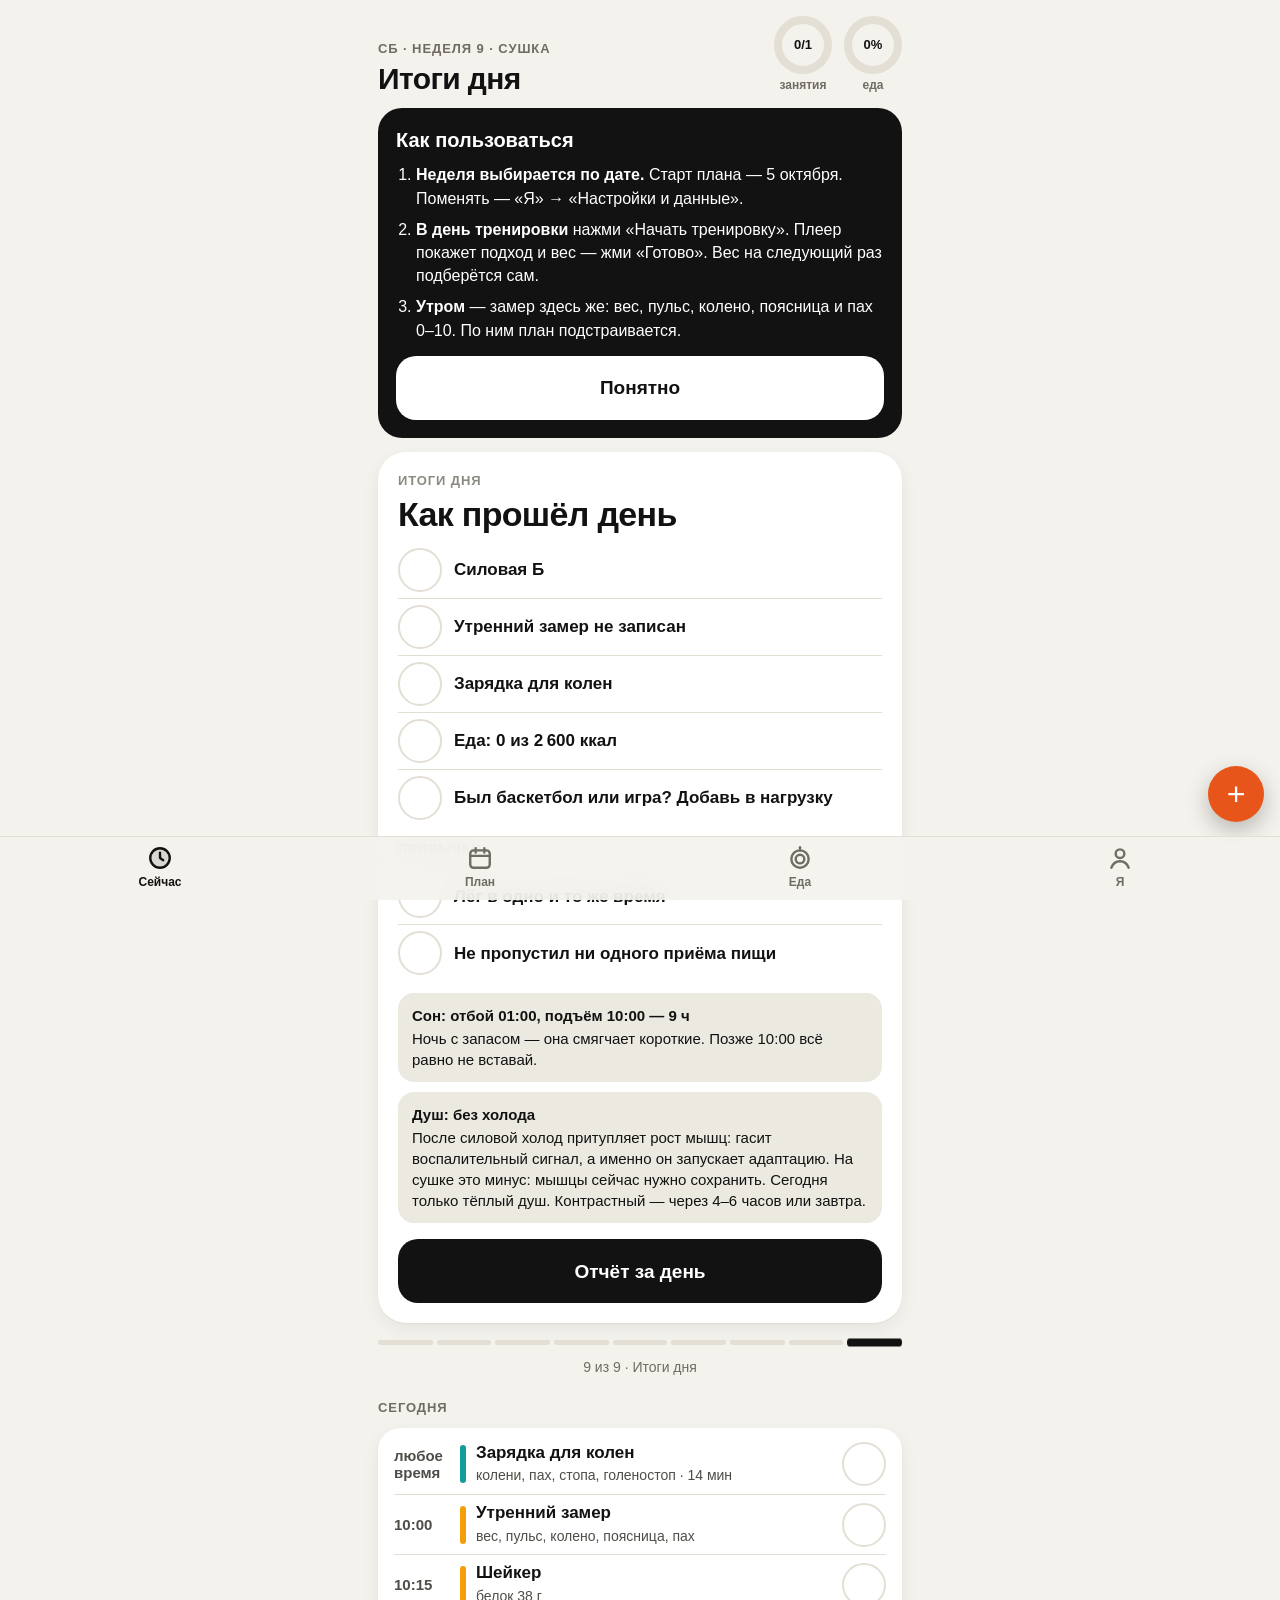
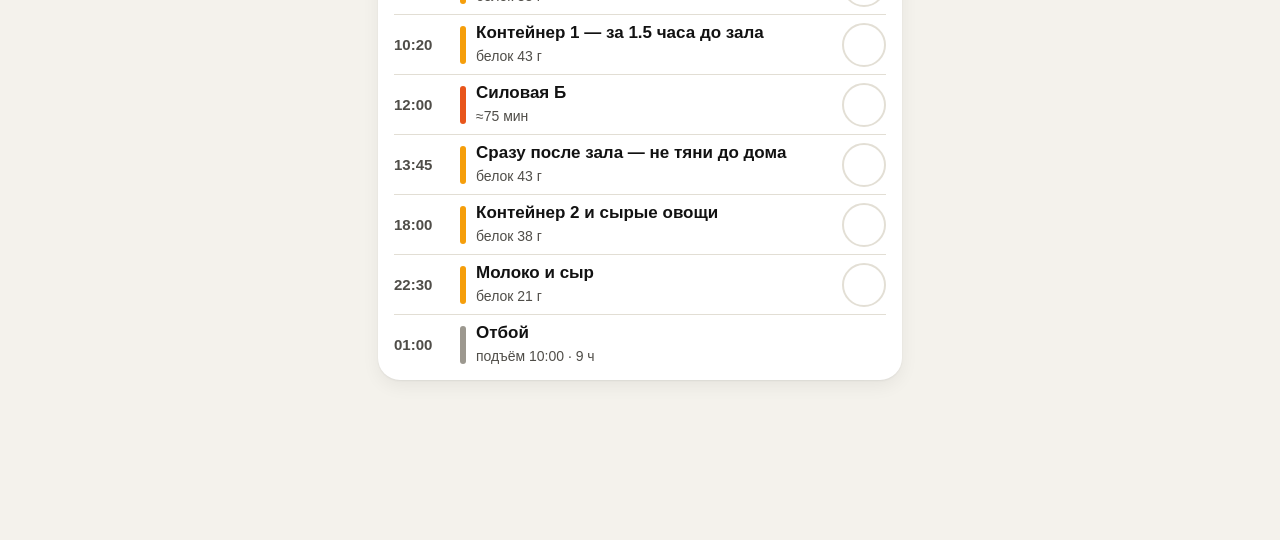
==== commit 88afe221: "Удобство v72: нагрузка недели (минуты × тяжесть), сон и недельные тесты в утреннем замере, «Я» на тр" ====
--- a/index.html
+++ b/index.html
@@ -56,6 +56,7 @@
 <script src="js/food.js"></script>
 <script src="js/calendar.js"></script>
 <script src="js/progress.js"></script>
+<script src="js/load.js"></script>
 <script src="js/export.js"></script>
 <script src="js/iphone.js"></script>
 <script src="js/ui/kit.js"></script>
@@ -66,6 +67,7 @@
 <script src="js/ui/me.js"></script>
 <script src="js/ui/library.js"></script>
 <script src="js/ui/settings.js"></script>
+<script src="js/ui/native.js"></script>
 <script src="js/ui/app.js"></script>
 </body>
 </html>
--- a/css/app.css
+++ b/css/app.css
@@ -50,7 +50,7 @@
   background:var(--bg); color:var(--tx);
   font-family:-apple-system,BlinkMacSystemFont,"SF Pro Text","Segoe UI",Roboto,Arial,sans-serif;
   font-size:16px; line-height:1.45; -webkit-font-smoothing:antialiased;
-  padding-bottom:calc(var(--navh) + env(safe-area-inset-bottom) + 24px);
+  padding-bottom:calc(var(--navh) + env(safe-area-inset-bottom) + 84px);
   -webkit-text-size-adjust:100%;
 }
 body.locked{ overflow:hidden; }
@@ -59,7 +59,7 @@
 .n,.tnum{ font-variant-numeric:tabular-nums; }
 .tnum{ font-weight:700; }
 [hidden]{ display:none !important; }
-@media (prefers-reduced-motion: reduce){ *{ transition-duration:.01ms !important; animation-duration:.01ms !important; } }
+@media (prefers-reduced-motion: reduce){ *,*::before,*::after{ transition-duration:.01ms !important; animation-duration:.01ms !important; animation-delay:0s !important; transition-delay:0s !important; } }
 :focus-visible{ outline:3px solid var(--acc); outline-offset:2px; }
 
 .wrap{ max-width:560px; margin:0 auto; padding:0 18px; }
@@ -117,7 +117,6 @@
 .btn[disabled]{ opacity:.4; pointer-events:none; }
 .btn.big{ min-height:64px; border-radius:20px; font-size:19px; font-weight:900; }
 .btn.pri{ background:var(--btn); color:var(--onbtn); }
-.btn.acc{ background:var(--acc); color:#fff; }
 .btn.white{ background:#fff; color:#121212; }
 .btn.danger{ color:var(--bad); }
 .btn small{ font-weight:700; opacity:.7; font-size:15px; }
@@ -201,8 +200,6 @@
 .sl .hint{ position:absolute; inset:6px 0 auto; height:40px; display:grid; place-items:center; font-size:15px; font-weight:800; color:var(--tx); pointer-events:none; }
 .sl:not(.unset) .hint{ display:none; }
 .ticks{ display:flex; justify-content:space-between; font-size:12px; color:var(--t3); font-weight:800; padding:4px 20px 0; font-variant-numeric:tabular-nums; }
-.done-line{ display:flex; align-items:center; gap:10px; font-size:16px; font-weight:700; }
-.done-line .ck{ width:36px; height:36px; }
 
 /* ---------- Нижняя панель ---------- */
 #tabbar{ position:fixed; left:0; right:0; bottom:0; z-index:40; display:grid; grid-template-columns:repeat(4,1fr);
@@ -227,6 +224,8 @@
 .sheet{ position:fixed; left:0; right:0; bottom:0; z-index:81; max-height:92vh; overflow-y:auto; overscroll-behavior:contain;
   background:var(--s1); border-radius:26px 26px 0 0; padding:10px 18px calc(env(safe-area-inset-bottom) + 22px); animation:up .18s ease-out; }
 .sheet .grab{ width:40px; height:5px; border-radius:3px; background:var(--s3); margin:0 auto 14px; }
+.sheet .grab{ position:relative; cursor:grab; touch-action:none; }
+.sheet .grab::before{ content:''; position:absolute; inset:-14px -70px; }   /* за полоску легко ухватиться */
 .sheet h2{ font-size:22px; font-weight:900; margin:0 0 6px; }
 .sheet .sub{ color:var(--t2); font-size:15px; margin-bottom:10px; }
 .opt{ display:flex; align-items:center; gap:12px; min-height:60px; border-top:1px solid var(--ln); width:100%; text-align:left; }
@@ -346,15 +345,18 @@
 .days7 .full b{ color:var(--ok); }
 
 /* ---------- План ---------- */
-.year{ display:flex; gap:2px; align-items:flex-end; height:56px; }
+.year{ display:flex; gap:1px; align-items:flex-end; height:104px; }
 .year button{ flex:1; height:100%; display:flex; align-items:flex-end; min-width:0; }
 .year i{ display:block; width:100%; border-radius:2px; background:var(--c); }
 .year .past i{ opacity:.45; }
-.year .now i{ outline:2px solid var(--tx); outline-offset:1px; }
-.yleg{ display:flex; flex-wrap:wrap; gap:4px 12px; font-size:12px; font-weight:800; margin-top:8px; }
-.yleg span{ display:inline-flex; align-items:center; gap:5px; color:var(--t2); }
-.yleg i{ width:10px; height:10px; border-radius:3px; background:var(--c); }
-.here{ font-size:13px; font-weight:900; margin-top:6px; }
+/* рамка — на открытой неделе; «сейчас» — маленький треугольник под столбиком */
+.year .sel i{ outline:2px solid var(--tx); outline-offset:0; animation:selpop .22s ease-out; }
+.year.nopop .sel i{ animation:none; }
+.year .sel, .year .hot{ z-index:2; }   /* кольцо выбранной недели — поверх соседних столбиков, а не под ними */
+.year button{ position:relative; }
+.year .now::after{ content:''; position:absolute; left:50%; bottom:-9px; margin-left:-4px; border:4px solid transparent; border-bottom:6px solid var(--tx); border-top:0; }
+.ywrap{ padding-bottom:10px; }
+@keyframes selpop{ 0%{ outline-offset:3px; } 100%{ outline-offset:0; } }
 .wk{ display:grid; grid-template-columns:repeat(7,1fr); gap:5px; }
 .wd{ border-radius:16px; min-height:124px; display:flex; flex-direction:column; justify-content:space-between; align-items:center; padding:10px 3px; color:#fff; background:var(--c); text-align:center; }
 .wd.c-rest{ color:var(--tx); background:var(--s2); }
@@ -363,10 +365,10 @@
 .wd .st{ width:26px; height:26px; border-radius:50%; border:2.5px solid currentColor; display:grid; place-items:center; font-size:13px; font-weight:900; opacity:.85; }
 .wd .st.ok{ background:#fff; color:#121212; border-color:#fff; opacity:1; }
 .wd.today{ outline:3px solid var(--tx); outline-offset:2px; }
-.dots7{ display:flex; gap:6px; justify-content:space-between; }
-.dots7 button{ width:42px; height:42px; border-radius:50%; background:var(--s2); display:grid; place-items:center; font-size:13px; font-weight:800; color:var(--t3); }
-.dots7 .on{ background:var(--ok); color:#fff; }
-.dots7 .today{ outline:2px solid var(--tx); outline-offset:2px; }
+.slw{ display:grid; grid-template-columns:repeat(7,1fr); gap:4px; margin-top:10px; text-align:center; font-variant-numeric:tabular-nums; }
+.slw span{ display:flex; flex-direction:column; gap:2px; padding:6px 0; border-radius:10px; background:var(--s2); font-size:13px; font-weight:800; }
+.slw b{ font-size:12px; color:var(--t3); } .slw small{ font-size:11px; color:var(--t2); font-weight:700; }
+.slw .sh{ box-shadow:inset 0 0 0 2px var(--kc); } .slw .lg{ box-shadow:inset 0 0 0 2px var(--ok); }
 .bars7{ display:grid; grid-template-columns:28px 1fr 56px; align-items:center; gap:8px; min-height:26px; font-size:13px; color:var(--t2); font-weight:700; }
 .bars7 .trk{ height:10px; background:var(--s2); border-radius:5px; position:relative; }
 .bars7 .trk::after{ content:""; position:absolute; left:50%; top:-3px; bottom:-3px; width:1px; background:var(--t3); }
@@ -395,7 +397,6 @@
 .tst .v{ font-size:26px; font-weight:900; margin-top:2px; font-variant-numeric:tabular-nums; }
 .tst .v small{ font-size:13px; color:var(--t3); margin-left:3px; font-weight:800; }
 .tst .d{ font-size:13px; color:var(--t2); font-weight:700; }
-.up{ color:var(--ok); } .down{ color:var(--bad); }
 .chart{ position:relative; margin-top:8px; }
 .chart svg{ display:block; width:100%; height:auto; touch-action:pan-y; }
 .chart .tt{ position:absolute; top:0; transform:translateX(-50%); background:var(--tx); color:var(--bg); font-size:13px; font-weight:800; padding:4px 8px; border-radius:8px; pointer-events:none; opacity:0; white-space:nowrap; }
@@ -408,7 +409,8 @@
 .todo-li{ display:flex; gap:12px; align-items:flex-start; padding:8px 0; }
 .todo-li + .todo-li{ border-top:1px solid var(--ln); }
 .todo-li .ck{ width:36px; height:36px; margin-top:2px; }
-.todo-li.on span{ color:var(--t3); text-decoration:line-through; }
+.todo-li.on .todo-t{ color:var(--t3); text-decoration:line-through; }
+.todo-t{ flex:1; text-align:left; color:inherit; font:inherit; padding:6px 0; min-height:36px; }
 dl.kv{ display:grid; grid-template-columns:auto 1fr; gap:6px 14px; margin:0; font-size:15px; }
 dl.kv dt{ color:var(--t3); font-weight:700; }
 dl.kv dd{ margin:0; font-weight:700; }
@@ -545,3 +547,146 @@
 .pl-noimg .pl-dots .c i{ background:var(--c,var(--acc)); }
 body.playing #toast{ top:calc(env(safe-area-inset-top) + 64px); bottom:auto; }
 @media (max-width:400px){ .wd .dt{ font-size:11px; letter-spacing:-.02em; } .wd{ padding:10px 1px; } }
+
+/* Лёгкие переходы: вкладка и шаг плеера — 150 мс, при «уменьшить движение» отключаются выше */
+.pl-body.in{ animation:plin .16s ease-out; }
+@keyframes plin{ from{ opacity:0; transform:translateX(14px); } to{ opacity:1; transform:none; } }
+.inp.area{ min-height:120px; padding:12px; font-size:16px; font-weight:600; line-height:1.4; resize:vertical; font-variant-numeric:normal; }
+
+/* ============================================================
+   ДВИЖЕНИЕ. Только transform и opacity — идёт на 60 кадрах.
+   Пружина — cubic-bezier с перелётом; при «уменьшить движение» всё выше сводится к нулю
+   ============================================================ */
+:root{ --spring:cubic-bezier(.34,1.56,.64,1); --smooth:cubic-bezier(.2,.8,.2,1); }
+@keyframes rise{ from{ opacity:0; transform:translateY(18px) scale(.985); } to{ opacity:1; transform:none; } }
+@keyframes draw{ from{ stroke-dashoffset:1; } to{ stroke-dashoffset:0; } }
+@keyframes grow{ from{ transform:scaleX(0); } to{ transform:none; } }
+@keyframes pop{ 0%{ transform:scale(.55); } 55%{ transform:scale(1.22); } 100%{ transform:scale(1); } }
+@keyframes tabpop{ 0%{ transform:scale(.7) translateY(3px); } 60%{ transform:scale(1.18) translateY(-2px); } 100%{ transform:none; } }
+@keyframes sheetup{ from{ transform:translateY(100%); } 60%{ transform:translateY(-1.5%); } to{ transform:none; } }
+@keyframes sheetdown{ to{ transform:translateY(100%); } }
+@keyframes dimin{ from{ opacity:0; } }
+@keyframes dimout{ to{ opacity:0; } }
+@keyframes pagein{ from{ transform:translateX(28px); opacity:0; } to{ transform:none; opacity:1; } }
+@keyframes plopen{ from{ transform:translateY(24px) scale(.97); opacity:0; } to{ transform:none; opacity:1; } }
+@keyframes toastin{ from{ transform:translateY(24px) scale(.96); opacity:0; } 60%{ transform:translateY(-3px) scale(1.01); opacity:1; } to{ transform:none; opacity:1; } }
+
+/* вход вкладки: карточки по очереди */
+.wrap.enter > *{ animation:rise .5s var(--smooth) both; }
+.wrap.enter > :nth-child(2){ animation-delay:.04s; } .wrap.enter > :nth-child(3){ animation-delay:.08s; }
+.wrap.enter > :nth-child(4){ animation-delay:.12s; } .wrap.enter > :nth-child(5){ animation-delay:.16s; }
+.wrap.enter > :nth-child(6){ animation-delay:.20s; } .wrap.enter > :nth-child(7){ animation-delay:.24s; }
+.wrap.enter > :nth-child(n+8){ animation-delay:.28s; }
+.wrap.enter .draw{ stroke-dasharray:1; animation:draw 1s .2s var(--smooth) both; }
+.wrap.enter .bars7 .trk i{ animation:grow .7s .25s var(--smooth) both; transform-origin:0 50%; }
+.wrap.enter .bars7 .trk i[style*="right:"]{ transform-origin:100% 50%; }
+.wrap.enter .year i{ animation:grow .6s var(--smooth) both; transform-origin:50% 100%; }
+
+/* пружинное нажатие */
+.btn,.pill,.tile,.opt,.zone,.tst,.lb,.icbtn,.ck,.days7 button,.wd,.seg button,.scale10 button,.it,.secrow,.pl-cb,.pl-done,.rpe button,#mini,.stepper button,.set-row{
+  transition:transform .35s var(--spring), background-color .15s, filter .15s, box-shadow .2s; }
+.btn:active,.pill:active,.tile:active,.opt:active,.zone:active,.tst:active,.lb:active,.icbtn:active,.days7 button:active,.wd:active,.seg button:active,.scale10 button:active,.secrow:active,.pl-cb:active,.pl-done:active,.rpe button:active,#mini:active,.stepper button:active{
+  transform:scale(.95); transition-duration:.07s; }
+.it.tap:active{ transform:scale(.985); transition-duration:.07s; }
+
+/* отметка */
+.ck.pop{ animation:pop .42s var(--smooth); }
+.ck.pop svg path{ stroke-dasharray:1; animation:draw .32s .08s ease-out both; }
+
+/* листы и страницы */
+.dim{ animation:dimin .25s ease-out; }
+.dim.out{ animation:dimout .22s ease-in forwards; }
+.sheet{ animation:sheetup .5s var(--smooth); }
+.sheet.out{ animation:sheetdown .24s cubic-bezier(.4,0,1,1) forwards; }
+#page.in{ animation:pagein .36s var(--smooth); }
+#player.opening{ animation:plopen .4s var(--smooth); }
+#toast.show{ animation:toastin .45s var(--spring); }
+#mini:not([hidden]){ animation:rise .4s var(--smooth); }
+#tabbar .on svg{ animation:tabpop .45s var(--spring); }
+.pl-body.in{ animation:plin .32s var(--smooth); }
+.pl-photo{ transition:opacity .2s; }
+.bigring .arc{ transition:stroke-dashoffset .26s linear; }
+.sl .th{ transition:transform .15s var(--spring); }
+.sl:active .th{ transform:scale(1.12); }
+@keyframes plin{ from{ opacity:0; transform:translateX(26px); } to{ opacity:1; transform:none; } }
+
+/* Дела дня листаются свайпом */
+.pager{ margin:0 0 14px; }
+#heroSlot{ touch-action:pan-y; outline:none; }
+#heroSlot .hero{ margin-bottom:0; will-change:transform; }
+#heroSlot .hero.from-r{ animation:slidein-r .42s var(--smooth) both; }
+#heroSlot .hero.from-l{ animation:slidein-l .42s var(--smooth) both; }
+@keyframes slidein-r{ from{ transform:translateX(70px) rotate(2deg); opacity:0; } }
+@keyframes slidein-l{ from{ transform:translateX(-70px) rotate(-2deg); opacity:0; } }
+.pdots{ display:flex; gap:4px; margin-top:4px; }
+.pdots button{ flex:1; height:30px; display:flex; align-items:center; min-width:0; }
+.pdots i{ display:block; width:100%; height:5px; border-radius:3px; background:var(--s3); transition:background .2s, transform .3s var(--spring); }
+.pdots .cur i{ background:var(--t3); }
+.pdots .on i{ background:var(--tx); transform:scaleY(1.6); }
+.pcap{ text-align:center; min-height:20px; }
+.hero.c-kc{ background:linear-gradient(150deg,#FFD25E,#E39A00); color:#1a1300; }
+.hero.c-kc .chip{ background:rgba(0,0,0,.12); }
+.hero.c-kc .btn.white{ background:#1a1300; color:#fff; }
+
+/* ---------- «Каждый день»: упражнения отмечаются по одному ---------- */
+.chip.dx{ gap:6px; min-height:40px; padding:6px 14px 6px 8px; color:inherit; transition:background .18s, color .18s, transform .18s var(--spring); }
+.chip.dx svg{ width:20px; height:20px; padding:3px; border-radius:50%; border:2px solid rgba(255,255,255,.65); color:transparent; box-sizing:border-box; }
+.chip.dx.on{ background:#fff; color:#0B7F76; }
+.chip.dx.on svg{ background:#0B958A; border-color:#0B958A; color:#fff; }
+.chip.dx:active{ transform:scale(.94); }
+.dxrow{ display:grid; grid-template-columns:44px 1fr; gap:10px; align-items:start; border-top:1px solid var(--ln); }
+.dxrow .ck{ margin-top:4px; }
+.dxrow details.lx{ border-top:0; }
+
+/* ---------- Полоса года: зажал — выросла, столбики у пальца раздуваются, как Dock на Mac ----------
+   Ширина и «жирность» столбиков считаются в JS каждый кадр, поэтому у них нет CSS-переходов:
+   переход отставал от пальца, и пик оказывался не под ним */
+.ywrap{ position:relative; margin:0 -8px; }   /* полоса почти во всю карточку — столбики толще */
+.year{ touch-action:pan-y; user-select:none; -webkit-user-select:none; -webkit-touch-callout:none; }
+.year.scrub{ }   /* высота полосы не меняется — страница под пальцем не прыгает; растут только ширина и высота столбиков внутри полосы */
+.year.scrub i{ box-shadow:none !important; outline:none; animation:none; }
+.year.scrub .hot i{ box-shadow:0 0 0 2px var(--tx) !important; }
+.ytip{ position:absolute; left:0; bottom:calc(100% + 44px); z-index:5; width:max-content; max-width:min(300px, 100%); pointer-events:none;
+  background:var(--tx); color:var(--bg); border-radius:14px; padding:8px 12px; box-shadow:0 8px 24px rgba(0,0,0,.25); font-size:13px; line-height:1.35; }
+.ytip.below{ bottom:auto; top:calc(100% + 14px); }
+.ytip.below::after{ top:auto; bottom:100%; border-top-color:transparent; border-bottom-color:var(--tx); }
+.ytip b{ display:block; font-size:15px; }
+.ytip span{ display:block; opacity:.8; }
+.ytip::after{ content:''; position:absolute; top:100%; left:var(--ax,50%); margin-left:-7px; border:7px solid transparent; border-top-color:var(--tx); }
+@keyframes tipin{ from{ opacity:0; } }
+.ytip:not([hidden]){ animation:tipin .15s ease-out; }
+
+/* ---------- Дни недели: нажал — день на «Сейчас», задержал — карточка выплывает ---------- */
+.wk .wd{ -webkit-touch-callout:none; user-select:none; -webkit-user-select:none; transition:transform .38s var(--smooth), filter .38s; }
+.wk .wd.hold{ transform:scale(.92); filter:brightness(1.12); }
+
+/* ---------- Справка: список источников ---------- */
+ul.src{ padding-left:18px; margin:6px 0 0; }
+ul.src li{ margin:4px 0; font-size:14px; }
+ul.src a{ color:var(--acc); text-decoration:none; }
+
+/* ---------- Настройки: период «с — по» ---------- */
+.range{ display:grid; grid-template-columns:1fr 1fr; gap:10px; margin-top:8px; }
+.range label{ display:flex; align-items:center; gap:6px; font-weight:800; color:var(--t2); min-width:0; }
+.range label span{ flex:none; }
+.range input[type=date]{ flex:1; width:100%; min-width:0; max-width:100%; box-sizing:border-box; min-height:44px; border-radius:12px; border:2px solid var(--ln); background:var(--s1); color:var(--tx); padding:0 6px; font-weight:700; font-size:14px; }
+
+/* ---------- Плашка «Вышла новая версия» ---------- */
+#updbar{ position:fixed; left:12px; right:12px; top:calc(env(safe-area-inset-top) + 8px); z-index:200; display:flex; align-items:center; gap:10px; justify-content:space-between;
+  background:var(--tx); color:var(--bg); border-radius:16px; padding:10px 12px 10px 16px; font-weight:700; font-size:14px; box-shadow:0 8px 24px rgba(0,0,0,.3); }
+#updbar button{ min-height:36px; padding:0 16px; border-radius:12px; background:var(--acc); color:#fff; font-weight:800; }
+
+/* Нагрузка недели: столбики 6 недель */
+.lbars{display:grid;grid-template-columns:repeat(6,1fr);gap:6px;align-items:end;min-height:110px}
+.lw{display:flex;flex-direction:column;align-items:center;gap:4px;font-size:11px;color:var(--t3)}
+.lw b{font-size:11px;color:var(--t2);font-weight:700;min-height:14px}
+.lw i{display:block;width:100%;max-width:34px;border-radius:6px 6px 3px 3px;background:var(--ln)}
+.lw.cur i{background:var(--acc)}
+.lw.cur span,.lw.cur b{color:var(--tx)}
+.mseg{margin:6px 0 4px}
+
+/* Кнопка «+»: над нижней панелью справа; прячется в плеере, при мини-плеере и под листами */
+#fab{ position:fixed; right:16px; bottom:calc(var(--navh) + env(safe-area-inset-bottom) + 14px); z-index:39; width:56px; height:56px; border-radius:50%;
+  background:var(--acc); color:#fff; font-size:32px; font-weight:500; line-height:1; display:grid; place-items:center; box-shadow:0 8px 22px rgba(0,0,0,.25); }
+#fab:active{ transform:scale(.94); }
+body.playing #fab, body.has-mini #fab, body.locked #fab{ display:none; }
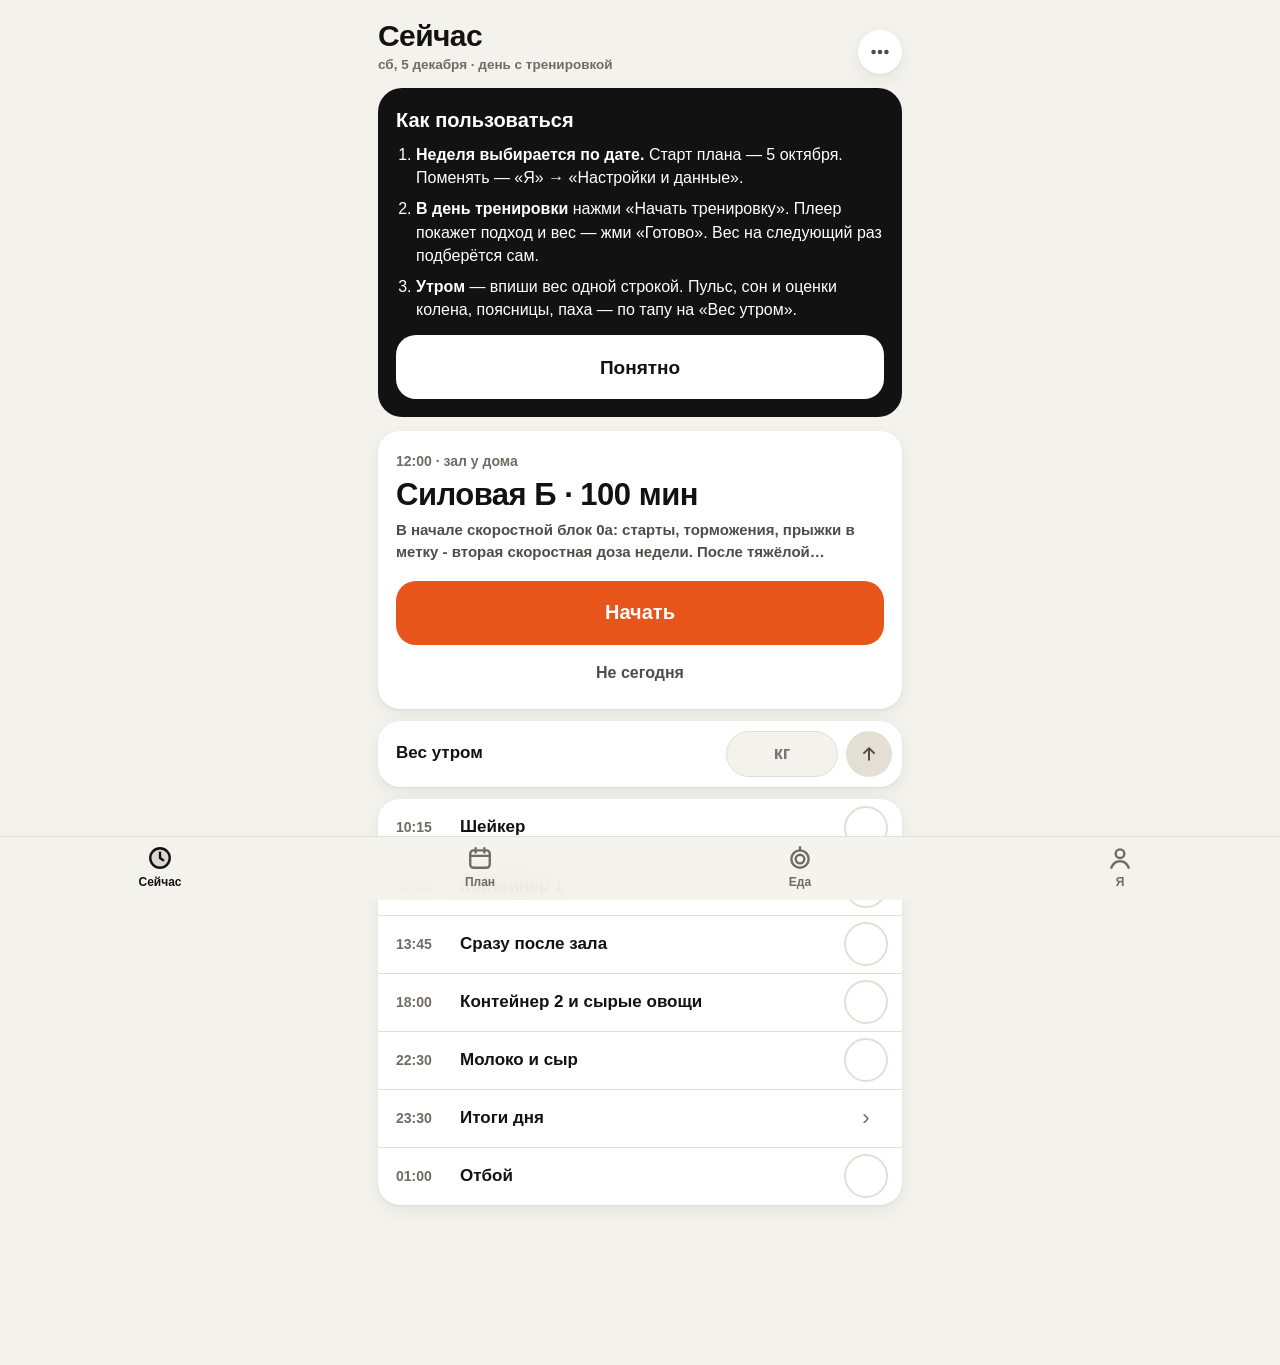
==== commit a7d382b5: "v83: переделка «Три цикла» - плеер «Лента», «Сейчас», «Еда», программа v2, безопасный слой данных (ф" ====
--- a/index.html
+++ b/index.html
@@ -48,9 +48,11 @@
 <script src="js/tech.js"></script>
 <script src="js/photos.js"></script>
 <script src="js/plan.js"></script>
+<script src="js/plan-v2.js"></script>
 <script src="js/food-data.js"></script>
 <script src="js/plan-extra.js"></script>
 <script src="js/store.js"></script>
+<script src="js/safe.js"></script>
 <script src="js/training.js"></script>
 <script src="js/rules.js"></script>
 <script src="js/food.js"></script>
@@ -61,6 +63,9 @@
 <script src="js/iphone.js"></script>
 <script src="js/ui/kit.js"></script>
 <script src="js/ui/now.js"></script>
+<script src="js/ui/player-core.js"></script>
+<script src="js/ui/tempo.js"></script>
+<script src="js/ui/player-sheets.js"></script>
 <script src="js/ui/player.js"></script>
 <script src="js/ui/week.js"></script>
 <script src="js/ui/foodtab.js"></script>
--- a/css/app.css
+++ b/css/app.css
@@ -213,10 +213,10 @@
 /* Полоска «идёт тренировка» над вкладками */
 #mini{ position:fixed; left:12px; right:12px; bottom:calc(var(--navh) + env(safe-area-inset-bottom) + 8px); z-index:41;
   min-height:56px; border-radius:18px; background:var(--btn); color:var(--onbtn); display:flex; align-items:center; gap:12px; padding:8px 16px; box-shadow:0 8px 24px rgba(0,0,0,.25); }
-#mini .grow{ flex:1; min-width:0; }
-#mini b{ display:block; font-size:16px; }
+#mini .grow{ flex:1; min-width:0; opacity:1; }
+#mini b{ display:block; font-size:16px; white-space:nowrap; overflow:hidden; text-overflow:ellipsis; }
 #mini span{ font-size:14px; opacity:.75; }
-#mini .mt{ font-size:24px; font-weight:900; font-variant-numeric:tabular-nums; }
+#mini .mt{ font-size:24px; font-weight:900; font-variant-numeric:tabular-nums; opacity:1; }
 body.has-mini{ padding-bottom:calc(var(--navh) + env(safe-area-inset-bottom) + 90px); }
 
 /* ---------- Листы снизу и страницы ---------- */
@@ -253,69 +253,118 @@
 body.has-mini #toast{ bottom:calc(var(--navh) + env(safe-area-inset-bottom) + 76px); }
 body.playing #toast{ bottom:calc(env(safe-area-inset-bottom) + 150px); }
 
-/* ---------- Плеер тренировки ---------- */
+/* ---------- Плеер тренировки (E3.1, макет А «Лента») ----------
+   Шапка и панель не прокручиваются. Лента между ними прижата вниз. Цвета, веса и радиусы - как в макете:
+   те же переменные темы, что и у остальных экранов. Все классы внутри #player, чтобы не задеть чужие. */
 #player{ position:fixed; inset:0; z-index:70; background:var(--bg); overflow:hidden; display:flex; flex-direction:column; }
-.pl-top{ position:absolute; left:0; right:0; top:0; z-index:3; display:flex; align-items:center; gap:10px; padding:calc(env(safe-area-inset-top) + 8px) 16px 8px; }
-.pl-cb{ width:44px; height:44px; border-radius:50%; background:rgba(0,0,0,.45); color:#fff; display:grid; place-items:center; flex:none; -webkit-backdrop-filter:blur(8px); backdrop-filter:blur(8px); }
-.pl-cb svg{ width:22px; height:22px; }
-.pl-dots{ flex:1; display:flex; gap:4px; height:44px; align-items:center; }
-.pl-dots button{ flex:1; height:44px; display:flex; align-items:center; }
-.pl-dots i{ display:block; width:100%; height:5px; border-radius:3px; background:rgba(255,255,255,.4); }
-.pl-dots .d i{ background:#fff; }
-.pl-dots .c i{ background:var(--c,var(--acc)); }
-.pl-noimg .pl-dots i{ background:var(--s3); }
-.pl-noimg .pl-dots .d i{ background:var(--tx); }
-.pl-noimg .pl-cb{ background:var(--s2); color:var(--tx); }
-.pl-scroll{ flex:1; overflow-y:auto; overscroll-behavior:contain; padding-bottom:150px; }
-.pl-photo{ position:relative; height:44vh; min-height:260px; max-height:420px; background:#111 center 30%/cover no-repeat; }
-.pl-photo::after{ content:""; position:absolute; inset:0; background:linear-gradient(to bottom, rgba(0,0,0,.35) 0%, rgba(0,0,0,0) 30%, rgba(0,0,0,0) 55%, var(--bg) 100%); }
-.pl-photo.swap{ animation:none; }
-.pl-fig{ padding:calc(env(safe-area-inset-top) + 62px) 18px 0; }
-.pl-fig .fig{ margin:0; }
-.pl-body{ padding:0 18px; position:relative; margin-top:-56px; z-index:2; }
-.pl-noimg .pl-body{ margin-top:16px; }
-.tag{ display:inline-flex; align-items:center; min-height:28px; padding:0 12px; border-radius:14px; font-size:13px; font-weight:900; letter-spacing:.06em; text-transform:uppercase; color:#fff; background:var(--c,var(--acc)); }
-.pl-name{ font-size:30px; font-weight:900; letter-spacing:-.02em; line-height:1.05; margin:10px 0 0; }
-.pl-setn{ font-size:16px; font-weight:800; color:var(--t2); margin-top:6px; }
-.huge{ display:flex; align-items:flex-end; flex-wrap:wrap; gap:4px 12px; margin-top:14px; }
-.huge .v{ font-size:84px; font-weight:900; letter-spacing:-.04em; line-height:.86; font-variant-numeric:tabular-nums; border-radius:14px; padding:0 4px; margin:0 -4px; }
-.huge button.v:active{ background:var(--s2); }
-.huge .u{ font-size:20px; font-weight:800; color:var(--t2); margin-bottom:6px; }
-.huge .x{ font-size:40px; font-weight:800; color:var(--t3); line-height:1; margin-bottom:10px; }
-.huge .bw{ font-size:36px; font-weight:900; color:var(--t2); margin-bottom:4px; letter-spacing:-.02em; }
-.pl-prev{ font-size:16px; color:var(--t2); margin-top:12px; }
-.pl-prev b{ color:var(--tx); }
-.pl-why{ font-size:15px; color:var(--t2); margin-top:8px; line-height:1.4; }
-.pl-why b{ color:var(--tx); }
-.pl-act{ display:flex; flex-wrap:wrap; gap:8px; margin-top:14px; }
-.pl-act .pill{ background:var(--s2); box-shadow:none; }
-.pl-dock{ position:absolute; left:0; right:0; bottom:0; z-index:4; padding:14px 18px calc(env(safe-area-inset-bottom) + 18px);
-  background:linear-gradient(to top, var(--bg) 70%, transparent); }
-.pl-done{ width:100%; min-height:96px; border-radius:28px; background:var(--c,var(--btn)); color:#fff; font-size:26px; font-weight:900; display:flex; align-items:center; justify-content:center; gap:12px; }
-.pl-done small{ font-size:16px; font-weight:800; opacity:.85; }
-.pl-done:active{ transform:scale(.985); }
-.pl-done.neutral{ background:var(--btn); color:var(--onbtn); }
-/* Отдых */
-.pl-rest{ display:flex; flex-direction:column; align-items:center; padding:calc(env(safe-area-inset-top) + 70px) 18px 0; }
-.bigring{ position:relative; width:min(78vw,320px); aspect-ratio:1; }
-.bigring svg{ transform:rotate(-90deg); width:100%; height:100%; }
-.bigring .c{ position:absolute; inset:0; display:flex; flex-direction:column; align-items:center; justify-content:center; text-align:center; }
-.bigring .l{ font-size:15px; font-weight:800; color:var(--t2); text-transform:uppercase; letter-spacing:.08em; }
-.bigring .v{ font-size:min(24vw,96px); font-weight:900; letter-spacing:-.04em; line-height:1; font-variant-numeric:tabular-nums; }
-.bigring .s{ font-size:14px; color:var(--t3); margin-top:6px; }
-.pl-next{ width:100%; background:var(--s1); box-shadow:var(--shadow); border-radius:22px; padding:16px 18px; margin-top:22px; }
-.pl-next .k{ font-size:13px; font-weight:800; color:var(--t3); letter-spacing:.07em; text-transform:uppercase; }
-.pl-next b{ display:block; font-size:20px; font-weight:800; margin-top:4px; }
-.pl-next span{ font-size:15px; color:var(--t2); }
-.pl-two{ display:grid; grid-template-columns:1fr 1fr; gap:10px; }
-.pl-two .btn{ min-height:72px; border-radius:24px; font-size:20px; }
-/* Тяжесть */
-.rpe{ display:grid; gap:10px; margin-top:20px; }
-.rpe button{ min-height:64px; border-radius:20px; background:var(--s1); box-shadow:var(--shadow); display:flex; align-items:center; gap:16px; padding:0 18px; text-align:left; }
-.rpe b{ font-size:30px; font-weight:900; width:44px; font-variant-numeric:tabular-nums; }
-.rpe span{ font-size:17px; font-weight:700; color:var(--t2); }
-.rpe .h b{ color:var(--wn); }
-.rpe .on{ outline:3px solid var(--acc); }
+#player .pnav{ flex:none; display:flex; align-items:center; gap:14px; padding:calc(env(safe-area-inset-top) + 8px) 16px 8px; touch-action:pan-x; }
+#player .rb{ width:44px; height:44px; border-radius:22px; background:var(--s2); color:var(--tx); display:flex; align-items:center; justify-content:center; flex:none; }
+#player .rb svg{ width:20px; height:20px; stroke:currentColor; fill:none; stroke-width:2.6; stroke-linecap:round; }
+#player .dashes{ flex:1; display:flex; gap:5px; min-width:0; }
+#player .dashes i{ flex:1; min-width:0; height:4px; border-radius:2px; background:var(--s3); }
+#player .dashes i.d{ background:var(--tx); }
+#player .dashes i.c{ background:var(--acc); }
+#player .savebad{ flex:none; margin:0 16px 4px; padding:10px 12px 10px 16px; border-radius:16px; background:var(--badbg); color:var(--bad); font-size:14px; font-weight:800; display:flex; align-items:center; gap:10px; }
+#player .savebad span{ flex:1; }
+#player .savebad button{ min-height:44px; padding:0 14px; border-radius:12px; background:var(--bad); color:#fff; font-weight:900; font-size:14px; }
+
+#player .feed{ flex:1; min-height:0; display:flex; flex-direction:column; overflow-y:auto; overscroll-behavior:contain; padding:0 16px 14px; }
+#player .fin{ margin-top:auto; }
+#player .pastl{ padding:0 4px 18px; }
+#player .pastl .pl{ display:flex; align-items:center; gap:9px; font-size:15px; font-weight:600; color:var(--t3); min-height:30px; width:100%; text-align:left; }
+#player .pastl .pl svg{ width:16px; height:16px; stroke:var(--ok); fill:none; stroke-width:3; stroke-linecap:round; stroke-linejoin:round; flex:none; }
+#player .pastl .pl.sk svg{ stroke:var(--t3); }
+#player .pastl .pl span{ flex:1; min-width:0; overflow:hidden; text-overflow:ellipsis; white-space:nowrap; }
+#player .pastl .pl time{ font-size:13px; font-variant-numeric:tabular-nums; }
+#player .pastl .more{ font-size:13px; font-weight:700; color:var(--t3); padding:0 0 4px 25px; }
+#player .exh{ display:block; width:100%; text-align:left; cursor:pointer; }
+#player .ptag{ display:inline-block; background:var(--acc); color:#fff; font-size:12px; font-weight:900; letter-spacing:.9px; text-transform:uppercase; border-radius:14px; padding:6px 12px; }
+#player .exh h2{ font-size:29px; font-weight:900; letter-spacing:-.5px; line-height:1.08; margin:12px 4px 0; text-wrap:balance; }
+#player .exh .dose{ font-size:15px; font-weight:700; color:var(--t2); margin:7px 4px 14px; }
+#player .xcard{ background:var(--s1); border-radius:22px; box-shadow:var(--shadow); overflow:hidden; }
+#player .xrow{ display:flex; align-items:center; gap:0; min-height:52px; padding:0 18px; border-bottom:1px solid var(--ln); width:100%; text-align:left; position:relative; }
+#player .xrow:last-child{ border-bottom:0; }
+#player .xrow .lbl{ flex:1; font-size:15px; font-weight:600; color:var(--t3); }
+#player .xrow .pv{ font-size:16px; font-weight:700; color:var(--t2); font-variant-numeric:tabular-nums; }
+#player .xrow .n{ width:30px; font-size:15px; font-weight:800; color:var(--t3); flex:none; }
+#player .xrow .v{ flex:1; font-size:20px; font-weight:900; letter-spacing:-.2px; font-variant-numeric:tabular-nums; min-width:0; }
+#player .xrow .v small{ font-size:14px; font-weight:700; color:var(--t3); margin-left:6px; letter-spacing:0; }
+#player .xrow time{ font-size:13px; font-weight:600; color:var(--t3); font-variant-numeric:tabular-nums; }
+#player .xrow .un{ min-height:44px; padding:0 4px 0 12px; font-size:15px; font-weight:900; color:var(--acc); }
+#player .xrow.cur{ background:var(--s2); }
+#player .xrow.wm .n{ width:26px; }
+#player .xrow.wm .v{ font-size:17px; font-weight:700; }
+#player .xrow.new{ animation:plnew .18s ease-out; }
+#player .xrow .sw{ position:absolute; inset:0; pointer-events:none; }
+@keyframes plnew{ from{ opacity:0; transform:translateY(8px); } to{ opacity:1; transform:none; } }
+#player .chiprow{ display:flex; align-items:center; gap:8px; padding:0 18px; min-height:64px; border-top:1px solid var(--ln); }
+#player .chiprow .lbl{ font-size:14px; font-weight:700; color:var(--t3); flex:1; line-height:1.15; }
+#player .zc{ width:44px; height:44px; border-radius:22px; background:var(--s2); display:flex; align-items:center; justify-content:center; font-size:17px; font-weight:900; font-variant-numeric:tabular-nums; }
+#player .zc.on{ background:var(--tx); color:var(--bg); }
+#player .xrow.chk .ck2{ width:22px; height:22px; border-radius:11px; border:2.5px solid var(--s3); flex:none; margin-right:12px; }
+#player .xrow.chk .ck2.on{ border-color:var(--ok); background:var(--ok); }
+
+#player .panel{ flex:none; background:var(--s1); border-radius:28px 28px 0 0; padding:16px 16px max(20px, calc(env(safe-area-inset-bottom) + 10px)); box-shadow:var(--shadow); }
+#player .rest{ display:flex; align-items:center; gap:12px; padding:0 4px 14px; }
+#player .rest span{ font-size:15px; font-weight:700; color:var(--t2); }
+#player .rest .bar{ flex:1; height:5px; border-radius:3px; background:var(--s3); }
+#player .rest .bar i{ display:block; height:100%; border-radius:3px; background:var(--acc); }
+#player .rest b{ font-size:22px; font-weight:900; letter-spacing:-.3px; font-variant-numeric:tabular-nums; min-width:56px; text-align:right; }
+#player .rest.over b{ color:var(--t3); }
+#player .rest.over .bar i{ background:var(--t3); }
+#player .plbl{ display:flex; justify-content:space-between; gap:10px; font-size:14px; font-weight:700; color:var(--t3); padding:0 4px 9px; min-height:26px; }
+#player .plbl > span:first-child{ min-width:0; overflow:hidden; text-overflow:ellipsis; white-space:nowrap; }
+#player .plbl .chg{ color:var(--acc); text-align:right; flex:none; }
+#player .steppers{ display:flex; gap:10px; }
+#player .stp{ flex:1; min-width:0; display:flex; align-items:center; background:var(--s2); border-radius:20px; height:80px; }
+#player .stp button.sb{ width:48px; height:80px; font-size:28px; font-weight:500; color:var(--t2); flex:none; touch-action:manipulation; user-select:none; -webkit-user-select:none; }
+#player .stp .num{ flex:1; min-width:0; height:80px; text-align:center; font-size:40px; font-weight:900; letter-spacing:-1px; line-height:1; font-variant-numeric:tabular-nums; display:flex; flex-direction:column; align-items:center; justify-content:center; }
+#player .stp .num small{ display:block; font-size:12px; font-weight:700; color:var(--t3); letter-spacing:0; margin-top:5px; }
+#player .stp.chgd .num{ color:var(--acc); }
+#player .stp.solo .num{ font-size:44px; }
+#player .go{ display:flex; align-items:center; justify-content:center; width:100%; height:64px; border-radius:20px; background:var(--acc); color:#fff; font-size:20px; font-weight:900; margin-top:12px; }
+#player .go.alt{ background:var(--s3); color:var(--tx); }
+#player .go.neutral{ background:var(--s3); color:var(--tx); }
+#player .two{ display:flex; gap:10px; margin-top:12px; }
+#player .two .go{ margin-top:0; }
+#player .ask{ padding:4px 4px 0; }
+#player .ask b{ display:block; font-size:22px; font-weight:900; letter-spacing:-.3px; margin-bottom:4px; }
+#player .ask p{ font-size:14px; font-weight:700; color:var(--t3); margin-bottom:2px; }
+#player .phase{ padding:0 4px 4px; }
+#player .phase .big{ font-size:76px; font-weight:900; letter-spacing:-2.5px; line-height:1; display:flex; align-items:baseline; gap:12px; font-variant-numeric:tabular-nums; }
+#player .phase .big small{ font-size:16px; font-weight:700; color:var(--t3); letter-spacing:0; }
+#player .phase .pbar{ height:6px; border-radius:3px; background:var(--s3); margin:14px 0 4px; }
+#player .phase .pbar i{ display:block; height:100%; border-radius:3px; background:var(--acc); }
+#player .sumv .big{ display:flex; align-items:baseline; gap:9px; padding:0 4px; }
+#player .sumv .big b{ font-size:46px; font-weight:900; letter-spacing:-1.5px; line-height:1; font-variant-numeric:tabular-nums; }
+#player .sumv .big span{ font-size:15px; font-weight:700; color:var(--t3); }
+#player .sumv .sc{ display:grid; grid-template-columns:repeat(5,1fr); gap:8px; }
+#player .sumv .sc button{ height:46px; border-radius:16px; background:var(--s2); font-size:19px; font-weight:900; font-variant-numeric:tabular-nums; }
+#player .sumv .sc button.on{ background:var(--tx); color:var(--bg); }
+#player .errl{ color:var(--bad); font-size:14px; font-weight:700; padding:6px 4px 0; }
+/* свёрнутый шаг и сетка на лист правки подхода */
+.estp{ display:grid; grid-template-columns:1fr 1fr; gap:10px; margin:8px 0 6px; }
+.estp .col .lab{ font-size:13px; font-weight:700; color:var(--t3); padding:0 4px 6px; }
+.estp .fld{ display:flex; align-items:center; background:var(--s2); border-radius:18px; height:64px; }
+.estp .fld button{ width:44px; height:64px; font-size:26px; font-weight:500; color:var(--t2); flex:none; }
+.estp .fld input{ flex:1; min-width:0; width:100%; height:64px; border:0; background:transparent; text-align:center; font-size:30px; font-weight:900; font-variant-numeric:tabular-nums; border-bottom:3px solid transparent; border-radius:0; padding:0; }
+.estp .fld input:focus{ outline:none; border-bottom-color:var(--acc); }
+.estp .fld input.err{ border-bottom-color:var(--bad); }
+/* Таймер темпа: внутри листа «Как делать» */
+.tempo-start{ display:flex; align-items:center; gap:12px; width:100%; margin-top:14px; padding:14px 16px; border-radius:20px; background:var(--s2); color:var(--tx); text-align:left; font:inherit; border:0; }
+.tempo-start svg{ width:26px; height:26px; flex:none; color:var(--acc); }
+.tempo-start span{ display:grid; gap:2px; }
+.tempo-start small{ color:var(--t2); font-size:14px; }
+.tempo{ margin-top:14px; padding:16px; border-radius:24px; background:var(--s2); text-align:center; cursor:pointer; user-select:none; -webkit-user-select:none; touch-action:manipulation; }
+.tempo .tp-ph{ font-size:14px; color:var(--t2); }
+.tempo .tp-big{ font-size:30px; font-weight:800; min-height:44px; margin:8px 0 4px; color:var(--tx); }
+.tempo .tp-big[data-ph="d"]{ color:var(--acc); }
+.tempo .tp-big[data-ph="h"]{ color:var(--warmc, var(--t2)); }
+.tempo .tp-big .n{ font-variant-numeric:tabular-nums; opacity:.7; margin-left:6px; }
+.tempo .tp-rep{ font-size:16px; color:var(--t2); min-height:20px; }
+.tempo .tp-rep b{ color:var(--tx); font-size:20px; }
+.tp-ctl{ display:flex; gap:8px; flex-wrap:wrap; margin-top:8px; }
+.tp-ctl .pill.on{ background:var(--acc); color:#fff; }
 
 /* ---------- Плитки и списки ---------- */
 .grid2{ display:grid; grid-template-columns:1fr 1fr; gap:10px; }
@@ -532,25 +581,19 @@
 .scale10{ display:grid; grid-template-columns:repeat(5,1fr); gap:8px; }
 .scale10 button{ min-height:52px; border-radius:16px; background:var(--s1); box-shadow:var(--shadow); font-size:20px; font-weight:900; font-variant-numeric:tabular-nums; }
 .scale10 .on{ background:var(--btn); color:var(--onbtn); }
-.pl-photo{ cursor:pointer; }
-.phl{ position:absolute; right:14px; bottom:66px; z-index:1; font-size:12px; font-weight:800; color:#fff; background:rgba(0,0,0,.45); padding:4px 10px; border-radius:12px; }
 button.tile{ width:100%; }
 .wk .wd{ cursor:pointer; }
 .stepper button:active,.scale10 button:active,.days7 button:active{ transform:scale(.96); }
 .days7 button span{ font-size:11px; color:var(--t3); font-weight:700; }
-.pl-act .pill{ min-height:44px; }
 .sheet .card{ box-shadow:none; background:var(--s2); }
 .sheet .card .row + .row{ border-color:var(--s3); }
 .pill svg{ width:18px; height:18px; }
 .hero.c-rest .note{ background:var(--s2); }
 .hero:not(.c-str):not(.c-spd):not(.c-up):not(.c-car) .note{ background:var(--s2); }
-.pl-noimg .pl-dots .c i{ background:var(--c,var(--acc)); }
 body.playing #toast{ top:calc(env(safe-area-inset-top) + 64px); bottom:auto; }
 @media (max-width:400px){ .wd .dt{ font-size:11px; letter-spacing:-.02em; } .wd{ padding:10px 1px; } }
 
 /* Лёгкие переходы: вкладка и шаг плеера — 150 мс, при «уменьшить движение» отключаются выше */
-.pl-body.in{ animation:plin .16s ease-out; }
-@keyframes plin{ from{ opacity:0; transform:translateX(14px); } to{ opacity:1; transform:none; } }
 .inp.area{ min-height:120px; padding:12px; font-size:16px; font-weight:600; line-height:1.4; resize:vertical; font-variant-numeric:normal; }
 
 /* ============================================================
@@ -558,75 +601,46 @@
    Пружина — cubic-bezier с перелётом; при «уменьшить движение» всё выше сводится к нулю
    ============================================================ */
 :root{ --spring:cubic-bezier(.34,1.56,.64,1); --smooth:cubic-bezier(.2,.8,.2,1); }
-@keyframes rise{ from{ opacity:0; transform:translateY(18px) scale(.985); } to{ opacity:1; transform:none; } }
+@keyframes rise{ from{ opacity:0; transform:translateY(8px); } to{ opacity:1; transform:none; } }
 @keyframes draw{ from{ stroke-dashoffset:1; } to{ stroke-dashoffset:0; } }
 @keyframes grow{ from{ transform:scaleX(0); } to{ transform:none; } }
-@keyframes pop{ 0%{ transform:scale(.55); } 55%{ transform:scale(1.22); } 100%{ transform:scale(1); } }
-@keyframes tabpop{ 0%{ transform:scale(.7) translateY(3px); } 60%{ transform:scale(1.18) translateY(-2px); } 100%{ transform:none; } }
-@keyframes sheetup{ from{ transform:translateY(100%); } 60%{ transform:translateY(-1.5%); } to{ transform:none; } }
+@keyframes pop{ 0%{ transform:scale(.7); } 100%{ transform:scale(1); } }
+@keyframes tabpop{ 0%{ transform:scale(.85); } 100%{ transform:none; } }
+@keyframes sheetup{ from{ transform:translateY(100%); } to{ transform:none; } }
 @keyframes sheetdown{ to{ transform:translateY(100%); } }
 @keyframes dimin{ from{ opacity:0; } }
 @keyframes dimout{ to{ opacity:0; } }
 @keyframes pagein{ from{ transform:translateX(28px); opacity:0; } to{ transform:none; opacity:1; } }
 @keyframes plopen{ from{ transform:translateY(24px) scale(.97); opacity:0; } to{ transform:none; opacity:1; } }
-@keyframes toastin{ from{ transform:translateY(24px) scale(.96); opacity:0; } 60%{ transform:translateY(-3px) scale(1.01); opacity:1; } to{ transform:none; opacity:1; } }
-
-/* вход вкладки: карточки по очереди */
-.wrap.enter > *{ animation:rise .5s var(--smooth) both; }
-.wrap.enter > :nth-child(2){ animation-delay:.04s; } .wrap.enter > :nth-child(3){ animation-delay:.08s; }
-.wrap.enter > :nth-child(4){ animation-delay:.12s; } .wrap.enter > :nth-child(5){ animation-delay:.16s; }
-.wrap.enter > :nth-child(6){ animation-delay:.20s; } .wrap.enter > :nth-child(7){ animation-delay:.24s; }
-.wrap.enter > :nth-child(n+8){ animation-delay:.28s; }
-.wrap.enter .draw{ stroke-dasharray:1; animation:draw 1s .2s var(--smooth) both; }
-.wrap.enter .bars7 .trk i{ animation:grow .7s .25s var(--smooth) both; transform-origin:0 50%; }
-.wrap.enter .bars7 .trk i[style*="right:"]{ transform-origin:100% 50%; }
-.wrap.enter .year i{ animation:grow .6s var(--smooth) both; transform-origin:50% 100%; }
+@keyframes toastin{ from{ transform:translateY(12px); opacity:0; } to{ transform:none; opacity:1; } }
+
+/* вход вкладки (E3.2): содержимое на месте сразу, вкладка проявляется за 150 мс, без ступенчатой задержки блоков */
+@keyframes tabin{ from{ opacity:.35; } to{ opacity:1; } }
+.wrap.enter{ animation:tabin .15s ease-out; }
 
 /* пружинное нажатие */
-.btn,.pill,.tile,.opt,.zone,.tst,.lb,.icbtn,.ck,.days7 button,.wd,.seg button,.scale10 button,.it,.secrow,.pl-cb,.pl-done,.rpe button,#mini,.stepper button,.set-row{
-  transition:transform .35s var(--spring), background-color .15s, filter .15s, box-shadow .2s; }
-.btn:active,.pill:active,.tile:active,.opt:active,.zone:active,.tst:active,.lb:active,.icbtn:active,.days7 button:active,.wd:active,.seg button:active,.scale10 button:active,.secrow:active,.pl-cb:active,.pl-done:active,.rpe button:active,#mini:active,.stepper button:active{
+.btn,.pill,.tile,.opt,.zone,.tst,.lb,.icbtn,.ck,.days7 button,.wd,.seg button,.scale10 button,.it,.secrow,#mini,.stepper button,.set-row{
+  transition:transform .2s var(--spring), background-color .15s, filter .15s, box-shadow .2s; }
+.btn:active,.pill:active,.tile:active,.opt:active,.zone:active,.tst:active,.lb:active,.icbtn:active,.days7 button:active,.wd:active,.seg button:active,.scale10 button:active,.secrow:active,#mini:active,.stepper button:active{
   transform:scale(.95); transition-duration:.07s; }
 .it.tap:active{ transform:scale(.985); transition-duration:.07s; }
 
 /* отметка */
-.ck.pop{ animation:pop .42s var(--smooth); }
-.ck.pop svg path{ stroke-dasharray:1; animation:draw .32s .08s ease-out both; }
+.ck.pop{ animation:pop .2s var(--smooth); }
+.ck.pop svg path{ stroke-dasharray:1; animation:draw .15s ease-out both; }
 
 /* листы и страницы */
-.dim{ animation:dimin .25s ease-out; }
-.dim.out{ animation:dimout .22s ease-in forwards; }
-.sheet{ animation:sheetup .5s var(--smooth); }
-.sheet.out{ animation:sheetdown .24s cubic-bezier(.4,0,1,1) forwards; }
-#page.in{ animation:pagein .36s var(--smooth); }
-#player.opening{ animation:plopen .4s var(--smooth); }
-#toast.show{ animation:toastin .45s var(--spring); }
-#mini:not([hidden]){ animation:rise .4s var(--smooth); }
-#tabbar .on svg{ animation:tabpop .45s var(--spring); }
-.pl-body.in{ animation:plin .32s var(--smooth); }
-.pl-photo{ transition:opacity .2s; }
-.bigring .arc{ transition:stroke-dashoffset .26s linear; }
+.dim{ animation:dimin .2s ease-out; }
+.dim.out{ animation:dimout .2s ease-in forwards; }
+.sheet{ animation:sheetup .24s var(--smooth); }
+.sheet.out{ animation:sheetdown .2s cubic-bezier(.4,0,1,1) forwards; }
+#page.in{ animation:pagein .2s var(--smooth); }
+#player.opening{ animation:plopen .2s var(--smooth); }
+#toast.show{ animation:toastin .2s var(--smooth); }
+#mini:not([hidden]){ animation:rise .2s var(--smooth); }
+#tabbar .on svg{ animation:tabpop .2s var(--smooth); }
 .sl .th{ transition:transform .15s var(--spring); }
 .sl:active .th{ transform:scale(1.12); }
-@keyframes plin{ from{ opacity:0; transform:translateX(26px); } to{ opacity:1; transform:none; } }
-
-/* Дела дня листаются свайпом */
-.pager{ margin:0 0 14px; }
-#heroSlot{ touch-action:pan-y; outline:none; }
-#heroSlot .hero{ margin-bottom:0; will-change:transform; }
-#heroSlot .hero.from-r{ animation:slidein-r .42s var(--smooth) both; }
-#heroSlot .hero.from-l{ animation:slidein-l .42s var(--smooth) both; }
-@keyframes slidein-r{ from{ transform:translateX(70px) rotate(2deg); opacity:0; } }
-@keyframes slidein-l{ from{ transform:translateX(-70px) rotate(-2deg); opacity:0; } }
-.pdots{ display:flex; gap:4px; margin-top:4px; }
-.pdots button{ flex:1; height:30px; display:flex; align-items:center; min-width:0; }
-.pdots i{ display:block; width:100%; height:5px; border-radius:3px; background:var(--s3); transition:background .2s, transform .3s var(--spring); }
-.pdots .cur i{ background:var(--t3); }
-.pdots .on i{ background:var(--tx); transform:scaleY(1.6); }
-.pcap{ text-align:center; min-height:20px; }
-.hero.c-kc{ background:linear-gradient(150deg,#FFD25E,#E39A00); color:#1a1300; }
-.hero.c-kc .chip{ background:rgba(0,0,0,.12); }
-.hero.c-kc .btn.white{ background:#1a1300; color:#fff; }
 
 /* ---------- «Каждый день»: упражнения отмечаются по одному ---------- */
 .chip.dx{ gap:6px; min-height:40px; padding:6px 14px 6px 8px; color:inherit; transition:background .18s, color .18s, transform .18s var(--spring); }
@@ -676,17 +690,112 @@
   background:var(--tx); color:var(--bg); border-radius:16px; padding:10px 12px 10px 16px; font-weight:700; font-size:14px; box-shadow:0 8px 24px rgba(0,0,0,.3); }
 #updbar button{ min-height:36px; padding:0 16px; border-radius:12px; background:var(--acc); color:#fff; font-weight:800; }
 
-/* Нагрузка недели: столбики 6 недель */
-.lbars{display:grid;grid-template-columns:repeat(6,1fr);gap:6px;align-items:end;min-height:110px}
-.lw{display:flex;flex-direction:column;align-items:center;gap:4px;font-size:11px;color:var(--t3)}
-.lw b{font-size:11px;color:var(--t2);font-weight:700;min-height:14px}
-.lw i{display:block;width:100%;max-width:34px;border-radius:6px 6px 3px 3px;background:var(--ln)}
-.lw.cur i{background:var(--acc)}
-.lw.cur span,.lw.cur b{color:var(--tx)}
+/* Нагрузка недели: дни недели */
+.lhead{display:flex;align-items:center;gap:8px}
+.lhead .grow b{display:block;font-size:16px}
+.lhead .grow small{color:var(--t3);font-size:13px}
+.lhead .icbtn[disabled]{opacity:.3}
+.ldays{display:grid;grid-template-columns:repeat(7,1fr);gap:6px}
+.ld{display:flex;flex-direction:column;align-items:center;gap:2px;padding:8px 0;border-radius:12px;background:var(--s2);font-size:12px;color:var(--t2);min-height:68px;border:2px solid transparent;font-weight:700}
+.ld b{font-size:16px;color:var(--tx)}
+.ld small{font-size:11px;font-weight:800;color:var(--t3)}
+.ld.has small{color:var(--acc)}
+.ld.today b{text-decoration:underline}
+.ld.on{border-color:var(--acc);background:var(--s1)}
 .mseg{margin:6px 0 4px}
 
-/* Кнопка «+»: над нижней панелью справа; прячется в плеере, при мини-плеере и под листами */
-#fab{ position:fixed; right:16px; bottom:calc(var(--navh) + env(safe-area-inset-bottom) + 14px); z-index:39; width:56px; height:56px; border-radius:50%;
-  background:var(--acc); color:#fff; font-size:32px; font-weight:500; line-height:1; display:grid; place-items:center; box-shadow:0 8px 22px rgba(0,0,0,.25); }
-#fab:active{ transform:scale(.94); }
-body.playing #fab, body.has-mini #fab, body.locked #fab{ display:none; }
+/* ============================================================
+   E3.2 · «Сейчас» и «Еда» по макету А «Лента»
+   Цвета, веса и радиусы - те же переменные, что у остальных экранов
+   ============================================================ */
+.hsub{ font-size:13.5px; font-weight:700; color:var(--t3); margin-top:3px; }
+.hnote{ font-size:14px; font-weight:700; color:var(--t3); margin:-4px 4px 12px; }
+/* главный пункт «Сейчас» */
+.main{ background:var(--s1); border-radius:22px; box-shadow:var(--shadow); padding:20px 18px 12px; margin:0 0 12px; }
+.main .when{ font-size:14px; font-weight:700; color:var(--t3); font-variant-numeric:tabular-nums; }
+.main h2{ font-size:31px; font-weight:900; letter-spacing:-.5px; line-height:1.08; margin:6px 0 0; text-wrap:balance; }
+.main .dose{ font-size:15px; font-weight:700; color:var(--t2); margin:8px 0 18px; display:-webkit-box; -webkit-line-clamp:2; -webkit-box-orient:vertical; overflow:hidden; }
+.main .note{ margin:0 0 12px; }
+.main .go{ display:flex; align-items:center; justify-content:center; width:100%; min-height:64px; border-radius:20px; background:var(--acc); color:#fff; font-size:20px; font-weight:900; }
+.main .later{ display:flex; align-items:center; justify-content:center; width:100%; min-height:48px; margin-top:4px; font-size:16px; font-weight:800; color:var(--t2); }
+.main .two{ display:grid; grid-template-columns:1fr 1fr; gap:8px; }
+.main.cardio .dose{ margin-bottom:10px; }
+.crows{ margin:0 0 4px; }
+.crow{ display:flex; align-items:center; gap:12px; width:100%; min-height:56px; text-align:left; }
+.crow + .crow{ border-top:1px solid var(--ln); }
+.crow .nm{ font-size:17px; font-weight:700; }
+.crow .nm small{ display:block; font-size:13px; font-weight:600; color:var(--t3); }
+/* вес утром */
+.wrow{ display:flex; align-items:center; gap:8px; padding:10px 10px 10px 18px; margin:0 0 12px; }
+.wrow .wl{ flex:1; min-width:0; min-height:46px; text-align:left; display:flex; flex-direction:column; justify-content:center; }
+.wrow .wl b{ font-size:17px; font-weight:700; }
+.wrow .wl small{ font-size:13px; font-weight:600; color:var(--t3); overflow:hidden; text-overflow:ellipsis; white-space:nowrap; }
+.winp{ width:112px; height:46px; border-radius:23px; background:var(--bg); border:1px solid var(--ln); text-align:center; font-size:18px; font-weight:800; padding:0 8px; }
+.winp:focus{ outline:none; border-color:var(--acc); }
+.winp.err{ border-color:var(--bad); }
+.wbtn,.fgo{ width:46px; height:46px; border-radius:23px; background:var(--s3); display:flex; align-items:center; justify-content:center; flex:none; color:var(--t2); }
+.wbtn svg,.fgo svg{ width:20px; height:20px; }
+/* список дня */
+.nlist{ padding:0; overflow:hidden; }
+.nrow{ display:grid; grid-template-columns:60px 1fr 44px; align-items:center; gap:4px; min-height:58px; padding:0 14px 0 18px; cursor:pointer; }
+.nrow + .nrow{ border-top:1px solid var(--ln); }
+.nrow .tm{ font-size:14px; font-weight:700; color:var(--t3); }
+.nrow .nm{ font-size:17px; font-weight:700; line-height:1.2; }
+.nrow .nm small{ display:block; font-size:13px; font-weight:600; color:var(--t3); }
+.nrow.done .nm{ color:var(--t3); text-decoration:line-through; text-decoration-color:var(--t3); }
+.nrow .chev{ text-align:center; }
+.nrow:active{ background:var(--s2); }
+/* лист «Не сегодня» */
+.sopt{ display:block; width:100%; text-align:left; background:var(--s2); border-radius:20px; padding:14px 18px; margin-bottom:10px; min-height:76px; }
+.sopt b{ display:block; font-size:18px; font-weight:900; }
+.sopt span{ display:block; font-size:15px; font-weight:600; color:var(--t2); margin-top:3px; line-height:1.25; }
+.sheet .cancel{ display:flex; align-items:center; justify-content:center; width:100%; min-height:48px; font-size:16px; font-weight:800; color:var(--t2); }
+
+/* «Еда»: шапка и лента прокручиваются, панель внизу закреплена и ничего не перекрывает */
+#scr-food{ position:fixed; left:0; right:0; top:0; bottom:calc(var(--navh) + env(safe-area-inset-bottom)); display:flex; flex-direction:column; padding:0; }
+body.has-mini #scr-food{ bottom:calc(var(--navh) + env(safe-area-inset-bottom) + 72px); }
+body[data-tab="food"]{ padding-bottom:0; overflow:hidden; }
+.fscroll{ flex:1; min-height:0; overflow-y:auto; overscroll-behavior:contain; padding:0 18px 12px; }
+.fsum{ display:flex; align-items:center; gap:20px; padding:16px 20px 16px 16px; margin:0 0 12px; }
+.fring{ position:relative; width:130px; height:130px; flex:none; }
+.fring svg{ transform:rotate(-90deg); display:block; }
+.fring .bg{ stroke:var(--s3); }
+.fring .c{ position:absolute; inset:0; display:flex; flex-direction:column; align-items:center; justify-content:center; }
+.fring .c b{ font-size:29px; font-weight:900; letter-spacing:-1px; line-height:1; }
+.fring .c span{ font-size:12.5px; font-weight:700; color:var(--t3); margin-top:4px; }
+.mcol{ flex:1; min-width:0; display:flex; flex-direction:column; gap:12px; }
+.mrow .ml{ display:flex; justify-content:space-between; align-items:baseline; }
+.mrow em{ font-style:normal; font-size:14px; font-weight:700; color:var(--t2); }
+.mrow .ml span{ font-size:13.5px; font-weight:700; color:var(--t3); }
+.mrow .ml b{ font-size:18px; font-weight:900; color:var(--tx); }
+.mrow i{ display:block; height:4px; border-radius:2px; background:var(--s3); margin-top:5px; overflow:hidden; }
+.mrow i u{ display:block; height:100%; border-radius:2px; }
+.flist{ padding:0; overflow:hidden; margin:0; }
+.frow{ display:grid; grid-template-columns:56px 1fr auto; align-items:center; gap:4px; width:100%; min-height:54px; padding:0 18px; text-align:left; }
+.frow + .frow{ border-top:1px solid var(--ln); }
+.frow .tm{ font-size:13.5px; font-weight:700; color:var(--t3); }
+.frow .nm{ font-size:17px; font-weight:700; min-width:0; }
+.frow .nm small{ font-size:13px; font-weight:700; color:var(--t3); margin-left:6px; }
+.frow .val{ font-size:18px; font-weight:900; }
+.fempty{ padding:18px; font-size:15px; font-weight:600; color:var(--t3); }
+.fpanel{ flex:none; background:var(--s1); border-radius:28px 28px 0 0; padding:14px 14px 12px; box-shadow:var(--shadow); max-width:560px; width:100%; margin:0 auto; }
+.fpanel .plbl{ font-size:14px; font-weight:700; color:var(--t3); padding:0 6px 10px; }
+.fchips{ display:flex; flex-wrap:wrap; gap:8px; }
+.fchip{ background:var(--s2); border-radius:22px; min-height:44px; padding:0 14px; font-size:15px; font-weight:700; white-space:nowrap; display:inline-flex; align-items:center; gap:7px; }
+.fchip small{ font-size:15px; font-weight:700; color:var(--t3); }
+.fchip.bad{ box-shadow:inset 0 0 0 2px var(--wn); }
+.fown{ display:flex; gap:8px; margin-top:12px; align-items:center; }
+.fown .fin{ flex:1; min-width:0; height:46px; border-radius:23px; background:var(--bg); border:1px solid var(--ln); padding:0 18px; font-size:16px; font-weight:600; }
+.fown .fin:focus{ outline:none; border-color:var(--acc); }
+.fown .fin.err{ border-color:var(--bad); }
+.fmore{ min-width:44px; min-height:46px; padding:0 6px; font-size:15px; font-weight:800; color:var(--t2); }
+body[data-tab="food"] #toast{ top:calc(env(safe-area-inset-top) + 10px); bottom:auto; }
+
+/* E4: интервалы, сценарий, тест */
+#player .hrrow{ display:flex; align-items:center; justify-content:space-between; gap:12px; background:var(--s2); border-radius:18px; padding:14px 16px; margin-top:10px; font-size:15px; font-weight:700; color:var(--t2); }
+#player .hrrow b{ font-size:22px; font-weight:900; color:var(--tx); font-variant-numeric:tabular-nums; }
+#player .xrow small.muted{ font-weight:600; font-size:13px; }
+#player .xrow.scn{ align-items:flex-start; padding-top:12px; padding-bottom:12px; }
+#player .xrow.scn .v{ font-size:17px; font-weight:800; line-height:1.25; }
+#player .xrow.scn .v small{ display:block; margin-top:3px; font-size:13px; font-weight:600; color:var(--t3); }
+#player .xrow.scn .n,#player .xrow.scn time{ margin-top:2px; }
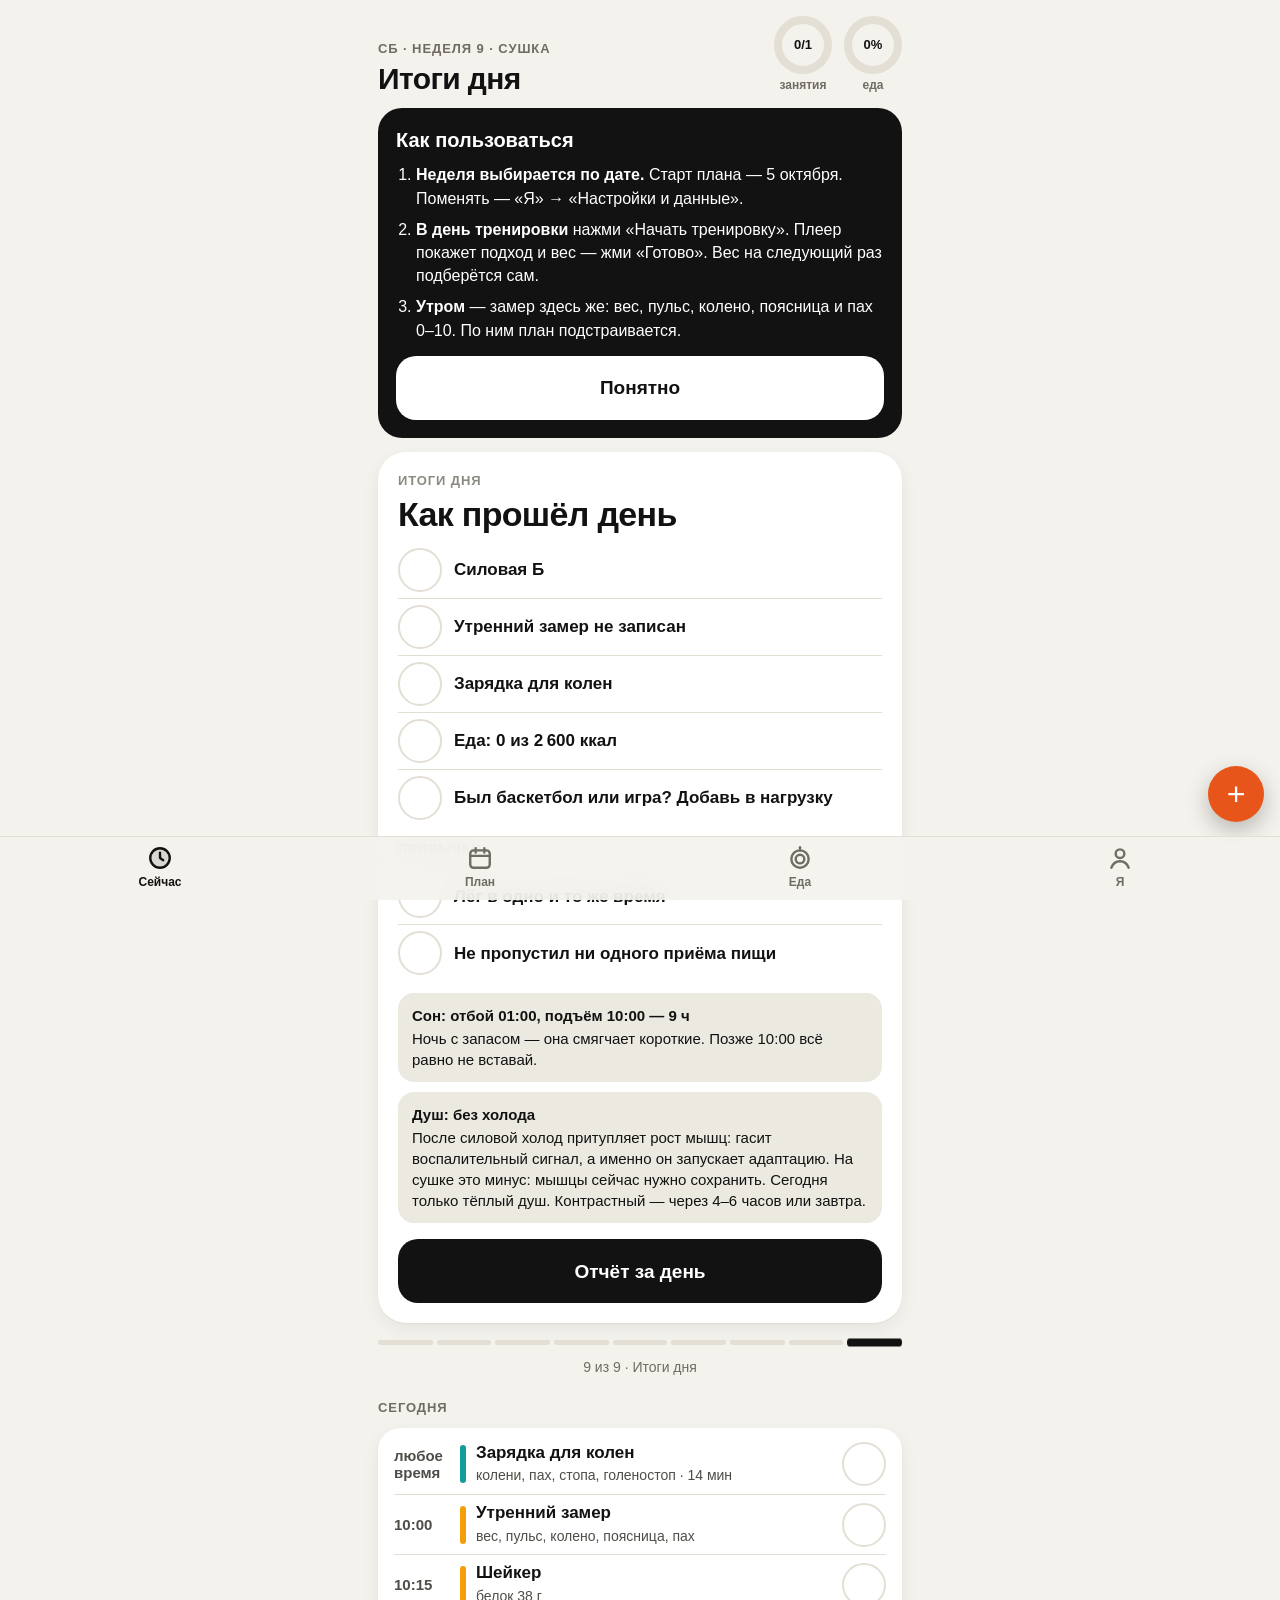
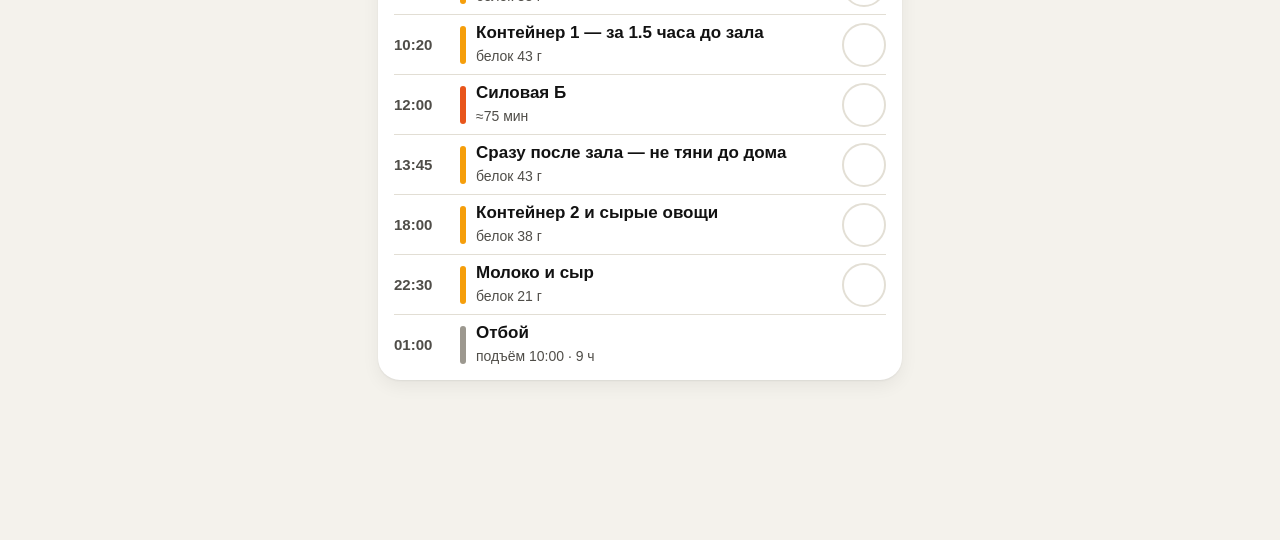
==== commit d9914bbd: "Откат v83: возврат к v79 (c9f11c9) Revert коммита a7d382b по просьбе пользователя. История сохранена" ====
--- a/index.html
+++ b/index.html
@@ -48,11 +48,9 @@
 <script src="js/tech.js"></script>
 <script src="js/photos.js"></script>
 <script src="js/plan.js"></script>
-<script src="js/plan-v2.js"></script>
 <script src="js/food-data.js"></script>
 <script src="js/plan-extra.js"></script>
 <script src="js/store.js"></script>
-<script src="js/safe.js"></script>
 <script src="js/training.js"></script>
 <script src="js/rules.js"></script>
 <script src="js/food.js"></script>
@@ -63,9 +61,6 @@
 <script src="js/iphone.js"></script>
 <script src="js/ui/kit.js"></script>
 <script src="js/ui/now.js"></script>
-<script src="js/ui/player-core.js"></script>
-<script src="js/ui/tempo.js"></script>
-<script src="js/ui/player-sheets.js"></script>
 <script src="js/ui/player.js"></script>
 <script src="js/ui/week.js"></script>
 <script src="js/ui/foodtab.js"></script>
--- a/css/app.css
+++ b/css/app.css
@@ -213,10 +213,10 @@
 /* Полоска «идёт тренировка» над вкладками */
 #mini{ position:fixed; left:12px; right:12px; bottom:calc(var(--navh) + env(safe-area-inset-bottom) + 8px); z-index:41;
   min-height:56px; border-radius:18px; background:var(--btn); color:var(--onbtn); display:flex; align-items:center; gap:12px; padding:8px 16px; box-shadow:0 8px 24px rgba(0,0,0,.25); }
-#mini .grow{ flex:1; min-width:0; opacity:1; }
-#mini b{ display:block; font-size:16px; white-space:nowrap; overflow:hidden; text-overflow:ellipsis; }
+#mini .grow{ flex:1; min-width:0; }
+#mini b{ display:block; font-size:16px; }
 #mini span{ font-size:14px; opacity:.75; }
-#mini .mt{ font-size:24px; font-weight:900; font-variant-numeric:tabular-nums; opacity:1; }
+#mini .mt{ font-size:24px; font-weight:900; font-variant-numeric:tabular-nums; }
 body.has-mini{ padding-bottom:calc(var(--navh) + env(safe-area-inset-bottom) + 90px); }
 
 /* ---------- Листы снизу и страницы ---------- */
@@ -253,118 +253,83 @@
 body.has-mini #toast{ bottom:calc(var(--navh) + env(safe-area-inset-bottom) + 76px); }
 body.playing #toast{ bottom:calc(env(safe-area-inset-bottom) + 150px); }
 
-/* ---------- Плеер тренировки (E3.1, макет А «Лента») ----------
-   Шапка и панель не прокручиваются. Лента между ними прижата вниз. Цвета, веса и радиусы - как в макете:
-   те же переменные темы, что и у остальных экранов. Все классы внутри #player, чтобы не задеть чужие. */
+/* ---------- Плеер тренировки ---------- */
 #player{ position:fixed; inset:0; z-index:70; background:var(--bg); overflow:hidden; display:flex; flex-direction:column; }
-#player .pnav{ flex:none; display:flex; align-items:center; gap:14px; padding:calc(env(safe-area-inset-top) + 8px) 16px 8px; touch-action:pan-x; }
-#player .rb{ width:44px; height:44px; border-radius:22px; background:var(--s2); color:var(--tx); display:flex; align-items:center; justify-content:center; flex:none; }
-#player .rb svg{ width:20px; height:20px; stroke:currentColor; fill:none; stroke-width:2.6; stroke-linecap:round; }
-#player .dashes{ flex:1; display:flex; gap:5px; min-width:0; }
-#player .dashes i{ flex:1; min-width:0; height:4px; border-radius:2px; background:var(--s3); }
-#player .dashes i.d{ background:var(--tx); }
-#player .dashes i.c{ background:var(--acc); }
-#player .savebad{ flex:none; margin:0 16px 4px; padding:10px 12px 10px 16px; border-radius:16px; background:var(--badbg); color:var(--bad); font-size:14px; font-weight:800; display:flex; align-items:center; gap:10px; }
-#player .savebad span{ flex:1; }
-#player .savebad button{ min-height:44px; padding:0 14px; border-radius:12px; background:var(--bad); color:#fff; font-weight:900; font-size:14px; }
-
-#player .feed{ flex:1; min-height:0; display:flex; flex-direction:column; overflow-y:auto; overscroll-behavior:contain; padding:0 16px 14px; }
-#player .fin{ margin-top:auto; }
-#player .pastl{ padding:0 4px 18px; }
-#player .pastl .pl{ display:flex; align-items:center; gap:9px; font-size:15px; font-weight:600; color:var(--t3); min-height:30px; width:100%; text-align:left; }
-#player .pastl .pl svg{ width:16px; height:16px; stroke:var(--ok); fill:none; stroke-width:3; stroke-linecap:round; stroke-linejoin:round; flex:none; }
-#player .pastl .pl.sk svg{ stroke:var(--t3); }
-#player .pastl .pl span{ flex:1; min-width:0; overflow:hidden; text-overflow:ellipsis; white-space:nowrap; }
-#player .pastl .pl time{ font-size:13px; font-variant-numeric:tabular-nums; }
-#player .pastl .more{ font-size:13px; font-weight:700; color:var(--t3); padding:0 0 4px 25px; }
-#player .exh{ display:block; width:100%; text-align:left; cursor:pointer; }
-#player .ptag{ display:inline-block; background:var(--acc); color:#fff; font-size:12px; font-weight:900; letter-spacing:.9px; text-transform:uppercase; border-radius:14px; padding:6px 12px; }
-#player .exh h2{ font-size:29px; font-weight:900; letter-spacing:-.5px; line-height:1.08; margin:12px 4px 0; text-wrap:balance; }
-#player .exh .dose{ font-size:15px; font-weight:700; color:var(--t2); margin:7px 4px 14px; }
-#player .xcard{ background:var(--s1); border-radius:22px; box-shadow:var(--shadow); overflow:hidden; }
-#player .xrow{ display:flex; align-items:center; gap:0; min-height:52px; padding:0 18px; border-bottom:1px solid var(--ln); width:100%; text-align:left; position:relative; }
-#player .xrow:last-child{ border-bottom:0; }
-#player .xrow .lbl{ flex:1; font-size:15px; font-weight:600; color:var(--t3); }
-#player .xrow .pv{ font-size:16px; font-weight:700; color:var(--t2); font-variant-numeric:tabular-nums; }
-#player .xrow .n{ width:30px; font-size:15px; font-weight:800; color:var(--t3); flex:none; }
-#player .xrow .v{ flex:1; font-size:20px; font-weight:900; letter-spacing:-.2px; font-variant-numeric:tabular-nums; min-width:0; }
-#player .xrow .v small{ font-size:14px; font-weight:700; color:var(--t3); margin-left:6px; letter-spacing:0; }
-#player .xrow time{ font-size:13px; font-weight:600; color:var(--t3); font-variant-numeric:tabular-nums; }
-#player .xrow .un{ min-height:44px; padding:0 4px 0 12px; font-size:15px; font-weight:900; color:var(--acc); }
-#player .xrow.cur{ background:var(--s2); }
-#player .xrow.wm .n{ width:26px; }
-#player .xrow.wm .v{ font-size:17px; font-weight:700; }
-#player .xrow.new{ animation:plnew .18s ease-out; }
-#player .xrow .sw{ position:absolute; inset:0; pointer-events:none; }
-@keyframes plnew{ from{ opacity:0; transform:translateY(8px); } to{ opacity:1; transform:none; } }
-#player .chiprow{ display:flex; align-items:center; gap:8px; padding:0 18px; min-height:64px; border-top:1px solid var(--ln); }
-#player .chiprow .lbl{ font-size:14px; font-weight:700; color:var(--t3); flex:1; line-height:1.15; }
-#player .zc{ width:44px; height:44px; border-radius:22px; background:var(--s2); display:flex; align-items:center; justify-content:center; font-size:17px; font-weight:900; font-variant-numeric:tabular-nums; }
-#player .zc.on{ background:var(--tx); color:var(--bg); }
-#player .xrow.chk .ck2{ width:22px; height:22px; border-radius:11px; border:2.5px solid var(--s3); flex:none; margin-right:12px; }
-#player .xrow.chk .ck2.on{ border-color:var(--ok); background:var(--ok); }
-
-#player .panel{ flex:none; background:var(--s1); border-radius:28px 28px 0 0; padding:16px 16px max(20px, calc(env(safe-area-inset-bottom) + 10px)); box-shadow:var(--shadow); }
-#player .rest{ display:flex; align-items:center; gap:12px; padding:0 4px 14px; }
-#player .rest span{ font-size:15px; font-weight:700; color:var(--t2); }
-#player .rest .bar{ flex:1; height:5px; border-radius:3px; background:var(--s3); }
-#player .rest .bar i{ display:block; height:100%; border-radius:3px; background:var(--acc); }
-#player .rest b{ font-size:22px; font-weight:900; letter-spacing:-.3px; font-variant-numeric:tabular-nums; min-width:56px; text-align:right; }
-#player .rest.over b{ color:var(--t3); }
-#player .rest.over .bar i{ background:var(--t3); }
-#player .plbl{ display:flex; justify-content:space-between; gap:10px; font-size:14px; font-weight:700; color:var(--t3); padding:0 4px 9px; min-height:26px; }
-#player .plbl > span:first-child{ min-width:0; overflow:hidden; text-overflow:ellipsis; white-space:nowrap; }
-#player .plbl .chg{ color:var(--acc); text-align:right; flex:none; }
-#player .steppers{ display:flex; gap:10px; }
-#player .stp{ flex:1; min-width:0; display:flex; align-items:center; background:var(--s2); border-radius:20px; height:80px; }
-#player .stp button.sb{ width:48px; height:80px; font-size:28px; font-weight:500; color:var(--t2); flex:none; touch-action:manipulation; user-select:none; -webkit-user-select:none; }
-#player .stp .num{ flex:1; min-width:0; height:80px; text-align:center; font-size:40px; font-weight:900; letter-spacing:-1px; line-height:1; font-variant-numeric:tabular-nums; display:flex; flex-direction:column; align-items:center; justify-content:center; }
-#player .stp .num small{ display:block; font-size:12px; font-weight:700; color:var(--t3); letter-spacing:0; margin-top:5px; }
-#player .stp.chgd .num{ color:var(--acc); }
-#player .stp.solo .num{ font-size:44px; }
-#player .go{ display:flex; align-items:center; justify-content:center; width:100%; height:64px; border-radius:20px; background:var(--acc); color:#fff; font-size:20px; font-weight:900; margin-top:12px; }
-#player .go.alt{ background:var(--s3); color:var(--tx); }
-#player .go.neutral{ background:var(--s3); color:var(--tx); }
-#player .two{ display:flex; gap:10px; margin-top:12px; }
-#player .two .go{ margin-top:0; }
-#player .ask{ padding:4px 4px 0; }
-#player .ask b{ display:block; font-size:22px; font-weight:900; letter-spacing:-.3px; margin-bottom:4px; }
-#player .ask p{ font-size:14px; font-weight:700; color:var(--t3); margin-bottom:2px; }
-#player .phase{ padding:0 4px 4px; }
-#player .phase .big{ font-size:76px; font-weight:900; letter-spacing:-2.5px; line-height:1; display:flex; align-items:baseline; gap:12px; font-variant-numeric:tabular-nums; }
-#player .phase .big small{ font-size:16px; font-weight:700; color:var(--t3); letter-spacing:0; }
-#player .phase .pbar{ height:6px; border-radius:3px; background:var(--s3); margin:14px 0 4px; }
-#player .phase .pbar i{ display:block; height:100%; border-radius:3px; background:var(--acc); }
-#player .sumv .big{ display:flex; align-items:baseline; gap:9px; padding:0 4px; }
-#player .sumv .big b{ font-size:46px; font-weight:900; letter-spacing:-1.5px; line-height:1; font-variant-numeric:tabular-nums; }
-#player .sumv .big span{ font-size:15px; font-weight:700; color:var(--t3); }
-#player .sumv .sc{ display:grid; grid-template-columns:repeat(5,1fr); gap:8px; }
-#player .sumv .sc button{ height:46px; border-radius:16px; background:var(--s2); font-size:19px; font-weight:900; font-variant-numeric:tabular-nums; }
-#player .sumv .sc button.on{ background:var(--tx); color:var(--bg); }
-#player .errl{ color:var(--bad); font-size:14px; font-weight:700; padding:6px 4px 0; }
-/* свёрнутый шаг и сетка на лист правки подхода */
-.estp{ display:grid; grid-template-columns:1fr 1fr; gap:10px; margin:8px 0 6px; }
-.estp .col .lab{ font-size:13px; font-weight:700; color:var(--t3); padding:0 4px 6px; }
-.estp .fld{ display:flex; align-items:center; background:var(--s2); border-radius:18px; height:64px; }
-.estp .fld button{ width:44px; height:64px; font-size:26px; font-weight:500; color:var(--t2); flex:none; }
-.estp .fld input{ flex:1; min-width:0; width:100%; height:64px; border:0; background:transparent; text-align:center; font-size:30px; font-weight:900; font-variant-numeric:tabular-nums; border-bottom:3px solid transparent; border-radius:0; padding:0; }
-.estp .fld input:focus{ outline:none; border-bottom-color:var(--acc); }
-.estp .fld input.err{ border-bottom-color:var(--bad); }
-/* Таймер темпа: внутри листа «Как делать» */
+.pl-top{ position:absolute; left:0; right:0; top:0; z-index:3; display:flex; align-items:center; gap:10px; padding:calc(env(safe-area-inset-top) + 8px) 16px 8px; }
+.pl-cb{ width:44px; height:44px; border-radius:50%; background:rgba(0,0,0,.45); color:#fff; display:grid; place-items:center; flex:none; -webkit-backdrop-filter:blur(8px); backdrop-filter:blur(8px); }
+.pl-cb svg{ width:22px; height:22px; }
+.pl-dots{ flex:1; display:flex; gap:4px; height:44px; align-items:center; }
+.pl-dots button{ flex:1; height:44px; display:flex; align-items:center; }
+.pl-dots i{ display:block; width:100%; height:5px; border-radius:3px; background:rgba(255,255,255,.4); }
+.pl-dots .d i{ background:#fff; }
+.pl-dots .c i{ background:var(--c,var(--acc)); }
+.pl-noimg .pl-dots i{ background:var(--s3); }
+.pl-noimg .pl-dots .d i{ background:var(--tx); }
+.pl-noimg .pl-cb{ background:var(--s2); color:var(--tx); }
+.pl-scroll{ flex:1; overflow-y:auto; overscroll-behavior:contain; padding-bottom:150px; }
+.pl-photo{ position:relative; height:44vh; min-height:260px; max-height:420px; background:#111 center 30%/cover no-repeat; }
+.pl-photo::after{ content:""; position:absolute; inset:0; background:linear-gradient(to bottom, rgba(0,0,0,.35) 0%, rgba(0,0,0,0) 30%, rgba(0,0,0,0) 55%, var(--bg) 100%); }
+.pl-photo.swap{ animation:none; }
+.pl-fig{ padding:calc(env(safe-area-inset-top) + 62px) 18px 0; }
+.pl-fig .fig{ margin:0; }
+.pl-body{ padding:0 18px; position:relative; margin-top:-56px; z-index:2; }
+.pl-noimg .pl-body{ margin-top:16px; }
+.tag{ display:inline-flex; align-items:center; min-height:28px; padding:0 12px; border-radius:14px; font-size:13px; font-weight:900; letter-spacing:.06em; text-transform:uppercase; color:#fff; background:var(--c,var(--acc)); }
+.pl-name{ font-size:30px; font-weight:900; letter-spacing:-.02em; line-height:1.05; margin:10px 0 0; }
+.pl-setn{ font-size:16px; font-weight:800; color:var(--t2); margin-top:6px; }
+.huge{ display:flex; align-items:flex-end; flex-wrap:wrap; gap:4px 12px; margin-top:14px; }
+.huge .v{ font-size:84px; font-weight:900; letter-spacing:-.04em; line-height:.86; font-variant-numeric:tabular-nums; border-radius:14px; padding:0 4px; margin:0 -4px; }
+.huge button.v:active{ background:var(--s2); }
+.huge .u{ font-size:20px; font-weight:800; color:var(--t2); margin-bottom:6px; }
+.huge .x{ font-size:40px; font-weight:800; color:var(--t3); line-height:1; margin-bottom:10px; }
+.huge .bw{ font-size:36px; font-weight:900; color:var(--t2); margin-bottom:4px; letter-spacing:-.02em; }
+.pl-prev{ font-size:16px; color:var(--t2); margin-top:12px; }
+.pl-prev b{ color:var(--tx); }
+.pl-why{ font-size:15px; color:var(--t2); margin-top:8px; line-height:1.4; }
+.pl-why b{ color:var(--tx); }
 .tempo-start{ display:flex; align-items:center; gap:12px; width:100%; margin-top:14px; padding:14px 16px; border-radius:20px; background:var(--s2); color:var(--tx); text-align:left; font:inherit; border:0; }
-.tempo-start svg{ width:26px; height:26px; flex:none; color:var(--acc); }
+.tempo-start svg{ width:26px; height:26px; flex:none; color:var(--c); }
 .tempo-start span{ display:grid; gap:2px; }
 .tempo-start small{ color:var(--t2); font-size:14px; }
 .tempo{ margin-top:14px; padding:16px; border-radius:24px; background:var(--s2); text-align:center; cursor:pointer; user-select:none; -webkit-user-select:none; touch-action:manipulation; }
 .tempo .tp-ph{ font-size:14px; color:var(--t2); }
 .tempo .tp-big{ font-size:30px; font-weight:800; min-height:44px; margin:8px 0 4px; color:var(--tx); }
-.tempo .tp-big[data-ph="d"]{ color:var(--acc); }
+.tempo .tp-big[data-ph="d"]{ color:var(--c); }
 .tempo .tp-big[data-ph="h"]{ color:var(--warmc, var(--t2)); }
 .tempo .tp-big .n{ font-variant-numeric:tabular-nums; opacity:.7; margin-left:6px; }
 .tempo .tp-rep{ font-size:16px; color:var(--t2); min-height:20px; }
 .tempo .tp-rep b{ color:var(--tx); font-size:20px; }
 .tp-ctl{ display:flex; gap:8px; flex-wrap:wrap; margin-top:8px; }
-.tp-ctl .pill.on{ background:var(--acc); color:#fff; }
+.tp-ctl .pill.on{ background:var(--c); color:#fff; }
+.pl-act{ display:flex; flex-wrap:wrap; gap:8px; margin-top:14px; }
+.pl-act .pill{ background:var(--s2); box-shadow:none; }
+.pl-dock{ position:absolute; left:0; right:0; bottom:0; z-index:4; padding:14px 18px calc(env(safe-area-inset-bottom) + 18px);
+  background:linear-gradient(to top, var(--bg) 70%, transparent); }
+.pl-done{ width:100%; min-height:96px; border-radius:28px; background:var(--c,var(--btn)); color:#fff; font-size:26px; font-weight:900; display:flex; align-items:center; justify-content:center; gap:12px; }
+.pl-done small{ font-size:16px; font-weight:800; opacity:.85; }
+.pl-done:active{ transform:scale(.985); }
+.pl-done.neutral{ background:var(--btn); color:var(--onbtn); }
+/* Отдых */
+.pl-rest{ display:flex; flex-direction:column; align-items:center; padding:calc(env(safe-area-inset-top) + 70px) 18px 0; }
+.bigring{ position:relative; width:min(78vw,320px); aspect-ratio:1; }
+.bigring svg{ transform:rotate(-90deg); width:100%; height:100%; }
+.bigring .c{ position:absolute; inset:0; display:flex; flex-direction:column; align-items:center; justify-content:center; text-align:center; }
+.bigring .l{ font-size:15px; font-weight:800; color:var(--t2); text-transform:uppercase; letter-spacing:.08em; }
+.bigring .v{ font-size:min(24vw,96px); font-weight:900; letter-spacing:-.04em; line-height:1; font-variant-numeric:tabular-nums; }
+.bigring .s{ font-size:14px; color:var(--t3); margin-top:6px; }
+.pl-next{ width:100%; background:var(--s1); box-shadow:var(--shadow); border-radius:22px; padding:16px 18px; margin-top:22px; }
+.pl-next .k{ font-size:13px; font-weight:800; color:var(--t3); letter-spacing:.07em; text-transform:uppercase; }
+.pl-next b{ display:block; font-size:20px; font-weight:800; margin-top:4px; }
+.pl-next span{ font-size:15px; color:var(--t2); }
+.pl-two{ display:grid; grid-template-columns:1fr 1fr; gap:10px; }
+.pl-two .btn{ min-height:72px; border-radius:24px; font-size:20px; }
+/* Тяжесть */
+.rpe{ display:grid; gap:10px; margin-top:20px; }
+.rpe button{ min-height:64px; border-radius:20px; background:var(--s1); box-shadow:var(--shadow); display:flex; align-items:center; gap:16px; padding:0 18px; text-align:left; }
+.rpe b{ font-size:30px; font-weight:900; width:44px; font-variant-numeric:tabular-nums; }
+.rpe span{ font-size:17px; font-weight:700; color:var(--t2); }
+.rpe .h b{ color:var(--wn); }
+.rpe .on{ outline:3px solid var(--acc); }
 
 /* ---------- Плитки и списки ---------- */
 .grid2{ display:grid; grid-template-columns:1fr 1fr; gap:10px; }
@@ -581,19 +546,25 @@
 .scale10{ display:grid; grid-template-columns:repeat(5,1fr); gap:8px; }
 .scale10 button{ min-height:52px; border-radius:16px; background:var(--s1); box-shadow:var(--shadow); font-size:20px; font-weight:900; font-variant-numeric:tabular-nums; }
 .scale10 .on{ background:var(--btn); color:var(--onbtn); }
+.pl-photo{ cursor:pointer; }
+.phl{ position:absolute; right:14px; bottom:66px; z-index:1; font-size:12px; font-weight:800; color:#fff; background:rgba(0,0,0,.45); padding:4px 10px; border-radius:12px; }
 button.tile{ width:100%; }
 .wk .wd{ cursor:pointer; }
 .stepper button:active,.scale10 button:active,.days7 button:active{ transform:scale(.96); }
 .days7 button span{ font-size:11px; color:var(--t3); font-weight:700; }
+.pl-act .pill{ min-height:44px; }
 .sheet .card{ box-shadow:none; background:var(--s2); }
 .sheet .card .row + .row{ border-color:var(--s3); }
 .pill svg{ width:18px; height:18px; }
 .hero.c-rest .note{ background:var(--s2); }
 .hero:not(.c-str):not(.c-spd):not(.c-up):not(.c-car) .note{ background:var(--s2); }
+.pl-noimg .pl-dots .c i{ background:var(--c,var(--acc)); }
 body.playing #toast{ top:calc(env(safe-area-inset-top) + 64px); bottom:auto; }
 @media (max-width:400px){ .wd .dt{ font-size:11px; letter-spacing:-.02em; } .wd{ padding:10px 1px; } }
 
 /* Лёгкие переходы: вкладка и шаг плеера — 150 мс, при «уменьшить движение» отключаются выше */
+.pl-body.in{ animation:plin .16s ease-out; }
+@keyframes plin{ from{ opacity:0; transform:translateX(14px); } to{ opacity:1; transform:none; } }
 .inp.area{ min-height:120px; padding:12px; font-size:16px; font-weight:600; line-height:1.4; resize:vertical; font-variant-numeric:normal; }
 
 /* ============================================================
@@ -601,46 +572,75 @@
    Пружина — cubic-bezier с перелётом; при «уменьшить движение» всё выше сводится к нулю
    ============================================================ */
 :root{ --spring:cubic-bezier(.34,1.56,.64,1); --smooth:cubic-bezier(.2,.8,.2,1); }
-@keyframes rise{ from{ opacity:0; transform:translateY(8px); } to{ opacity:1; transform:none; } }
+@keyframes rise{ from{ opacity:0; transform:translateY(18px) scale(.985); } to{ opacity:1; transform:none; } }
 @keyframes draw{ from{ stroke-dashoffset:1; } to{ stroke-dashoffset:0; } }
 @keyframes grow{ from{ transform:scaleX(0); } to{ transform:none; } }
-@keyframes pop{ 0%{ transform:scale(.7); } 100%{ transform:scale(1); } }
-@keyframes tabpop{ 0%{ transform:scale(.85); } 100%{ transform:none; } }
-@keyframes sheetup{ from{ transform:translateY(100%); } to{ transform:none; } }
+@keyframes pop{ 0%{ transform:scale(.55); } 55%{ transform:scale(1.22); } 100%{ transform:scale(1); } }
+@keyframes tabpop{ 0%{ transform:scale(.7) translateY(3px); } 60%{ transform:scale(1.18) translateY(-2px); } 100%{ transform:none; } }
+@keyframes sheetup{ from{ transform:translateY(100%); } 60%{ transform:translateY(-1.5%); } to{ transform:none; } }
 @keyframes sheetdown{ to{ transform:translateY(100%); } }
 @keyframes dimin{ from{ opacity:0; } }
 @keyframes dimout{ to{ opacity:0; } }
 @keyframes pagein{ from{ transform:translateX(28px); opacity:0; } to{ transform:none; opacity:1; } }
 @keyframes plopen{ from{ transform:translateY(24px) scale(.97); opacity:0; } to{ transform:none; opacity:1; } }
-@keyframes toastin{ from{ transform:translateY(12px); opacity:0; } to{ transform:none; opacity:1; } }
-
-/* вход вкладки (E3.2): содержимое на месте сразу, вкладка проявляется за 150 мс, без ступенчатой задержки блоков */
-@keyframes tabin{ from{ opacity:.35; } to{ opacity:1; } }
-.wrap.enter{ animation:tabin .15s ease-out; }
+@keyframes toastin{ from{ transform:translateY(24px) scale(.96); opacity:0; } 60%{ transform:translateY(-3px) scale(1.01); opacity:1; } to{ transform:none; opacity:1; } }
+
+/* вход вкладки: карточки по очереди */
+.wrap.enter > *{ animation:rise .5s var(--smooth) both; }
+.wrap.enter > :nth-child(2){ animation-delay:.04s; } .wrap.enter > :nth-child(3){ animation-delay:.08s; }
+.wrap.enter > :nth-child(4){ animation-delay:.12s; } .wrap.enter > :nth-child(5){ animation-delay:.16s; }
+.wrap.enter > :nth-child(6){ animation-delay:.20s; } .wrap.enter > :nth-child(7){ animation-delay:.24s; }
+.wrap.enter > :nth-child(n+8){ animation-delay:.28s; }
+.wrap.enter .draw{ stroke-dasharray:1; animation:draw 1s .2s var(--smooth) both; }
+.wrap.enter .bars7 .trk i{ animation:grow .7s .25s var(--smooth) both; transform-origin:0 50%; }
+.wrap.enter .bars7 .trk i[style*="right:"]{ transform-origin:100% 50%; }
+.wrap.enter .year i{ animation:grow .6s var(--smooth) both; transform-origin:50% 100%; }
 
 /* пружинное нажатие */
-.btn,.pill,.tile,.opt,.zone,.tst,.lb,.icbtn,.ck,.days7 button,.wd,.seg button,.scale10 button,.it,.secrow,#mini,.stepper button,.set-row{
-  transition:transform .2s var(--spring), background-color .15s, filter .15s, box-shadow .2s; }
-.btn:active,.pill:active,.tile:active,.opt:active,.zone:active,.tst:active,.lb:active,.icbtn:active,.days7 button:active,.wd:active,.seg button:active,.scale10 button:active,.secrow:active,#mini:active,.stepper button:active{
+.btn,.pill,.tile,.opt,.zone,.tst,.lb,.icbtn,.ck,.days7 button,.wd,.seg button,.scale10 button,.it,.secrow,.pl-cb,.pl-done,.rpe button,#mini,.stepper button,.set-row{
+  transition:transform .35s var(--spring), background-color .15s, filter .15s, box-shadow .2s; }
+.btn:active,.pill:active,.tile:active,.opt:active,.zone:active,.tst:active,.lb:active,.icbtn:active,.days7 button:active,.wd:active,.seg button:active,.scale10 button:active,.secrow:active,.pl-cb:active,.pl-done:active,.rpe button:active,#mini:active,.stepper button:active{
   transform:scale(.95); transition-duration:.07s; }
 .it.tap:active{ transform:scale(.985); transition-duration:.07s; }
 
 /* отметка */
-.ck.pop{ animation:pop .2s var(--smooth); }
-.ck.pop svg path{ stroke-dasharray:1; animation:draw .15s ease-out both; }
+.ck.pop{ animation:pop .42s var(--smooth); }
+.ck.pop svg path{ stroke-dasharray:1; animation:draw .32s .08s ease-out both; }
 
 /* листы и страницы */
-.dim{ animation:dimin .2s ease-out; }
-.dim.out{ animation:dimout .2s ease-in forwards; }
-.sheet{ animation:sheetup .24s var(--smooth); }
-.sheet.out{ animation:sheetdown .2s cubic-bezier(.4,0,1,1) forwards; }
-#page.in{ animation:pagein .2s var(--smooth); }
-#player.opening{ animation:plopen .2s var(--smooth); }
-#toast.show{ animation:toastin .2s var(--smooth); }
-#mini:not([hidden]){ animation:rise .2s var(--smooth); }
-#tabbar .on svg{ animation:tabpop .2s var(--smooth); }
+.dim{ animation:dimin .25s ease-out; }
+.dim.out{ animation:dimout .22s ease-in forwards; }
+.sheet{ animation:sheetup .5s var(--smooth); }
+.sheet.out{ animation:sheetdown .24s cubic-bezier(.4,0,1,1) forwards; }
+#page.in{ animation:pagein .36s var(--smooth); }
+#player.opening{ animation:plopen .4s var(--smooth); }
+#toast.show{ animation:toastin .45s var(--spring); }
+#mini:not([hidden]){ animation:rise .4s var(--smooth); }
+#tabbar .on svg{ animation:tabpop .45s var(--spring); }
+.pl-body.in{ animation:plin .32s var(--smooth); }
+.pl-photo{ transition:opacity .2s; }
+.bigring .arc{ transition:stroke-dashoffset .26s linear; }
 .sl .th{ transition:transform .15s var(--spring); }
 .sl:active .th{ transform:scale(1.12); }
+@keyframes plin{ from{ opacity:0; transform:translateX(26px); } to{ opacity:1; transform:none; } }
+
+/* Дела дня листаются свайпом */
+.pager{ margin:0 0 14px; }
+#heroSlot{ touch-action:pan-y; outline:none; }
+#heroSlot .hero{ margin-bottom:0; will-change:transform; }
+#heroSlot .hero.from-r{ animation:slidein-r .42s var(--smooth) both; }
+#heroSlot .hero.from-l{ animation:slidein-l .42s var(--smooth) both; }
+@keyframes slidein-r{ from{ transform:translateX(70px) rotate(2deg); opacity:0; } }
+@keyframes slidein-l{ from{ transform:translateX(-70px) rotate(-2deg); opacity:0; } }
+.pdots{ display:flex; gap:4px; margin-top:4px; }
+.pdots button{ flex:1; height:30px; display:flex; align-items:center; min-width:0; }
+.pdots i{ display:block; width:100%; height:5px; border-radius:3px; background:var(--s3); transition:background .2s, transform .3s var(--spring); }
+.pdots .cur i{ background:var(--t3); }
+.pdots .on i{ background:var(--tx); transform:scaleY(1.6); }
+.pcap{ text-align:center; min-height:20px; }
+.hero.c-kc{ background:linear-gradient(150deg,#FFD25E,#E39A00); color:#1a1300; }
+.hero.c-kc .chip{ background:rgba(0,0,0,.12); }
+.hero.c-kc .btn.white{ background:#1a1300; color:#fff; }
 
 /* ---------- «Каждый день»: упражнения отмечаются по одному ---------- */
 .chip.dx{ gap:6px; min-height:40px; padding:6px 14px 6px 8px; color:inherit; transition:background .18s, color .18s, transform .18s var(--spring); }
@@ -704,98 +704,8 @@
 .ld.on{border-color:var(--acc);background:var(--s1)}
 .mseg{margin:6px 0 4px}
 
-/* ============================================================
-   E3.2 · «Сейчас» и «Еда» по макету А «Лента»
-   Цвета, веса и радиусы - те же переменные, что у остальных экранов
-   ============================================================ */
-.hsub{ font-size:13.5px; font-weight:700; color:var(--t3); margin-top:3px; }
-.hnote{ font-size:14px; font-weight:700; color:var(--t3); margin:-4px 4px 12px; }
-/* главный пункт «Сейчас» */
-.main{ background:var(--s1); border-radius:22px; box-shadow:var(--shadow); padding:20px 18px 12px; margin:0 0 12px; }
-.main .when{ font-size:14px; font-weight:700; color:var(--t3); font-variant-numeric:tabular-nums; }
-.main h2{ font-size:31px; font-weight:900; letter-spacing:-.5px; line-height:1.08; margin:6px 0 0; text-wrap:balance; }
-.main .dose{ font-size:15px; font-weight:700; color:var(--t2); margin:8px 0 18px; display:-webkit-box; -webkit-line-clamp:2; -webkit-box-orient:vertical; overflow:hidden; }
-.main .note{ margin:0 0 12px; }
-.main .go{ display:flex; align-items:center; justify-content:center; width:100%; min-height:64px; border-radius:20px; background:var(--acc); color:#fff; font-size:20px; font-weight:900; }
-.main .later{ display:flex; align-items:center; justify-content:center; width:100%; min-height:48px; margin-top:4px; font-size:16px; font-weight:800; color:var(--t2); }
-.main .two{ display:grid; grid-template-columns:1fr 1fr; gap:8px; }
-.main.cardio .dose{ margin-bottom:10px; }
-.crows{ margin:0 0 4px; }
-.crow{ display:flex; align-items:center; gap:12px; width:100%; min-height:56px; text-align:left; }
-.crow + .crow{ border-top:1px solid var(--ln); }
-.crow .nm{ font-size:17px; font-weight:700; }
-.crow .nm small{ display:block; font-size:13px; font-weight:600; color:var(--t3); }
-/* вес утром */
-.wrow{ display:flex; align-items:center; gap:8px; padding:10px 10px 10px 18px; margin:0 0 12px; }
-.wrow .wl{ flex:1; min-width:0; min-height:46px; text-align:left; display:flex; flex-direction:column; justify-content:center; }
-.wrow .wl b{ font-size:17px; font-weight:700; }
-.wrow .wl small{ font-size:13px; font-weight:600; color:var(--t3); overflow:hidden; text-overflow:ellipsis; white-space:nowrap; }
-.winp{ width:112px; height:46px; border-radius:23px; background:var(--bg); border:1px solid var(--ln); text-align:center; font-size:18px; font-weight:800; padding:0 8px; }
-.winp:focus{ outline:none; border-color:var(--acc); }
-.winp.err{ border-color:var(--bad); }
-.wbtn,.fgo{ width:46px; height:46px; border-radius:23px; background:var(--s3); display:flex; align-items:center; justify-content:center; flex:none; color:var(--t2); }
-.wbtn svg,.fgo svg{ width:20px; height:20px; }
-/* список дня */
-.nlist{ padding:0; overflow:hidden; }
-.nrow{ display:grid; grid-template-columns:60px 1fr 44px; align-items:center; gap:4px; min-height:58px; padding:0 14px 0 18px; cursor:pointer; }
-.nrow + .nrow{ border-top:1px solid var(--ln); }
-.nrow .tm{ font-size:14px; font-weight:700; color:var(--t3); }
-.nrow .nm{ font-size:17px; font-weight:700; line-height:1.2; }
-.nrow .nm small{ display:block; font-size:13px; font-weight:600; color:var(--t3); }
-.nrow.done .nm{ color:var(--t3); text-decoration:line-through; text-decoration-color:var(--t3); }
-.nrow .chev{ text-align:center; }
-.nrow:active{ background:var(--s2); }
-/* лист «Не сегодня» */
-.sopt{ display:block; width:100%; text-align:left; background:var(--s2); border-radius:20px; padding:14px 18px; margin-bottom:10px; min-height:76px; }
-.sopt b{ display:block; font-size:18px; font-weight:900; }
-.sopt span{ display:block; font-size:15px; font-weight:600; color:var(--t2); margin-top:3px; line-height:1.25; }
-.sheet .cancel{ display:flex; align-items:center; justify-content:center; width:100%; min-height:48px; font-size:16px; font-weight:800; color:var(--t2); }
-
-/* «Еда»: шапка и лента прокручиваются, панель внизу закреплена и ничего не перекрывает */
-#scr-food{ position:fixed; left:0; right:0; top:0; bottom:calc(var(--navh) + env(safe-area-inset-bottom)); display:flex; flex-direction:column; padding:0; }
-body.has-mini #scr-food{ bottom:calc(var(--navh) + env(safe-area-inset-bottom) + 72px); }
-body[data-tab="food"]{ padding-bottom:0; overflow:hidden; }
-.fscroll{ flex:1; min-height:0; overflow-y:auto; overscroll-behavior:contain; padding:0 18px 12px; }
-.fsum{ display:flex; align-items:center; gap:20px; padding:16px 20px 16px 16px; margin:0 0 12px; }
-.fring{ position:relative; width:130px; height:130px; flex:none; }
-.fring svg{ transform:rotate(-90deg); display:block; }
-.fring .bg{ stroke:var(--s3); }
-.fring .c{ position:absolute; inset:0; display:flex; flex-direction:column; align-items:center; justify-content:center; }
-.fring .c b{ font-size:29px; font-weight:900; letter-spacing:-1px; line-height:1; }
-.fring .c span{ font-size:12.5px; font-weight:700; color:var(--t3); margin-top:4px; }
-.mcol{ flex:1; min-width:0; display:flex; flex-direction:column; gap:12px; }
-.mrow .ml{ display:flex; justify-content:space-between; align-items:baseline; }
-.mrow em{ font-style:normal; font-size:14px; font-weight:700; color:var(--t2); }
-.mrow .ml span{ font-size:13.5px; font-weight:700; color:var(--t3); }
-.mrow .ml b{ font-size:18px; font-weight:900; color:var(--tx); }
-.mrow i{ display:block; height:4px; border-radius:2px; background:var(--s3); margin-top:5px; overflow:hidden; }
-.mrow i u{ display:block; height:100%; border-radius:2px; }
-.flist{ padding:0; overflow:hidden; margin:0; }
-.frow{ display:grid; grid-template-columns:56px 1fr auto; align-items:center; gap:4px; width:100%; min-height:54px; padding:0 18px; text-align:left; }
-.frow + .frow{ border-top:1px solid var(--ln); }
-.frow .tm{ font-size:13.5px; font-weight:700; color:var(--t3); }
-.frow .nm{ font-size:17px; font-weight:700; min-width:0; }
-.frow .nm small{ font-size:13px; font-weight:700; color:var(--t3); margin-left:6px; }
-.frow .val{ font-size:18px; font-weight:900; }
-.fempty{ padding:18px; font-size:15px; font-weight:600; color:var(--t3); }
-.fpanel{ flex:none; background:var(--s1); border-radius:28px 28px 0 0; padding:14px 14px 12px; box-shadow:var(--shadow); max-width:560px; width:100%; margin:0 auto; }
-.fpanel .plbl{ font-size:14px; font-weight:700; color:var(--t3); padding:0 6px 10px; }
-.fchips{ display:flex; flex-wrap:wrap; gap:8px; }
-.fchip{ background:var(--s2); border-radius:22px; min-height:44px; padding:0 14px; font-size:15px; font-weight:700; white-space:nowrap; display:inline-flex; align-items:center; gap:7px; }
-.fchip small{ font-size:15px; font-weight:700; color:var(--t3); }
-.fchip.bad{ box-shadow:inset 0 0 0 2px var(--wn); }
-.fown{ display:flex; gap:8px; margin-top:12px; align-items:center; }
-.fown .fin{ flex:1; min-width:0; height:46px; border-radius:23px; background:var(--bg); border:1px solid var(--ln); padding:0 18px; font-size:16px; font-weight:600; }
-.fown .fin:focus{ outline:none; border-color:var(--acc); }
-.fown .fin.err{ border-color:var(--bad); }
-.fmore{ min-width:44px; min-height:46px; padding:0 6px; font-size:15px; font-weight:800; color:var(--t2); }
-body[data-tab="food"] #toast{ top:calc(env(safe-area-inset-top) + 10px); bottom:auto; }
-
-/* E4: интервалы, сценарий, тест */
-#player .hrrow{ display:flex; align-items:center; justify-content:space-between; gap:12px; background:var(--s2); border-radius:18px; padding:14px 16px; margin-top:10px; font-size:15px; font-weight:700; color:var(--t2); }
-#player .hrrow b{ font-size:22px; font-weight:900; color:var(--tx); font-variant-numeric:tabular-nums; }
-#player .xrow small.muted{ font-weight:600; font-size:13px; }
-#player .xrow.scn{ align-items:flex-start; padding-top:12px; padding-bottom:12px; }
-#player .xrow.scn .v{ font-size:17px; font-weight:800; line-height:1.25; }
-#player .xrow.scn .v small{ display:block; margin-top:3px; font-size:13px; font-weight:600; color:var(--t3); }
-#player .xrow.scn .n,#player .xrow.scn time{ margin-top:2px; }
+/* Кнопка «+»: над нижней панелью справа; прячется в плеере, при мини-плеере и под листами */
+#fab{ position:fixed; right:16px; bottom:calc(var(--navh) + env(safe-area-inset-bottom) + 14px); z-index:39; width:56px; height:56px; border-radius:50%;
+  background:var(--acc); color:#fff; font-size:32px; font-weight:500; line-height:1; display:grid; place-items:center; box-shadow:0 8px 22px rgba(0,0,0,.25); }
+#fab:active{ transform:scale(.94); }
+body.playing #fab, body.has-mini #fab, body.locked #fab{ display:none; }
